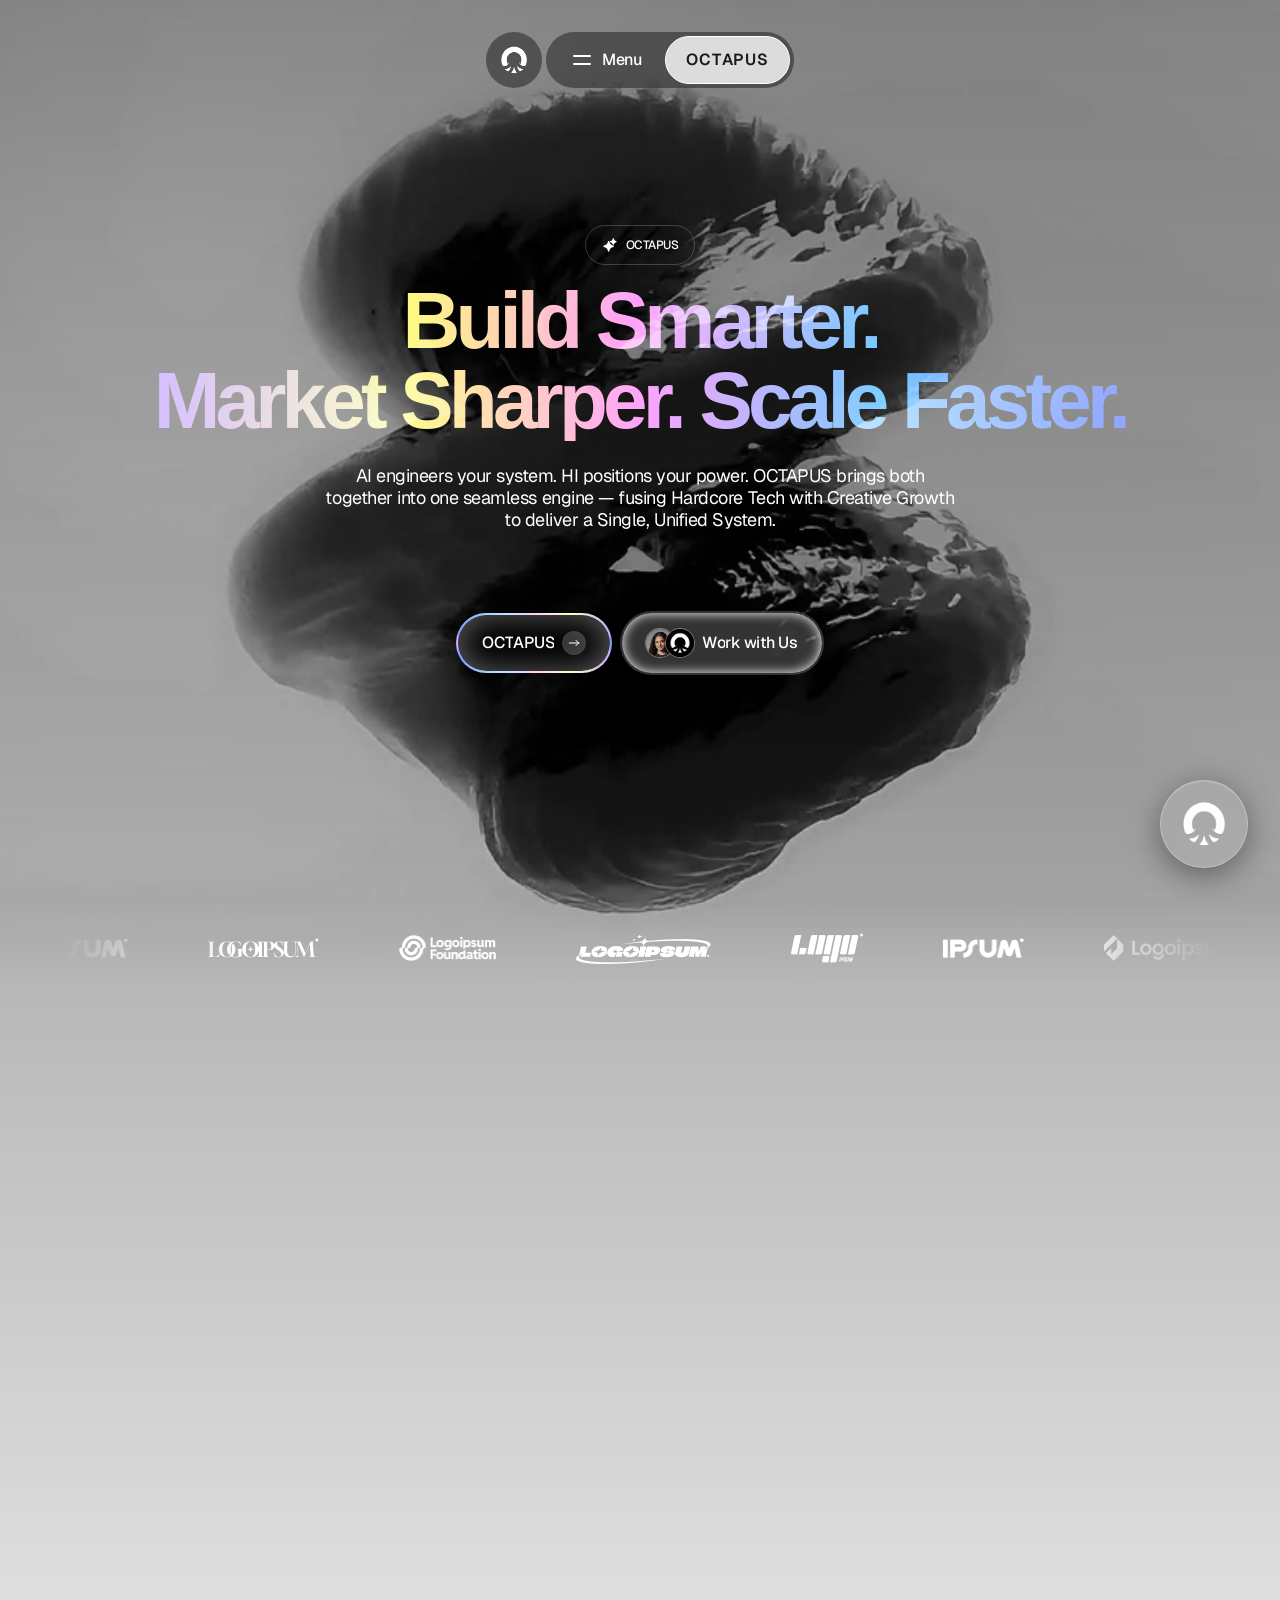
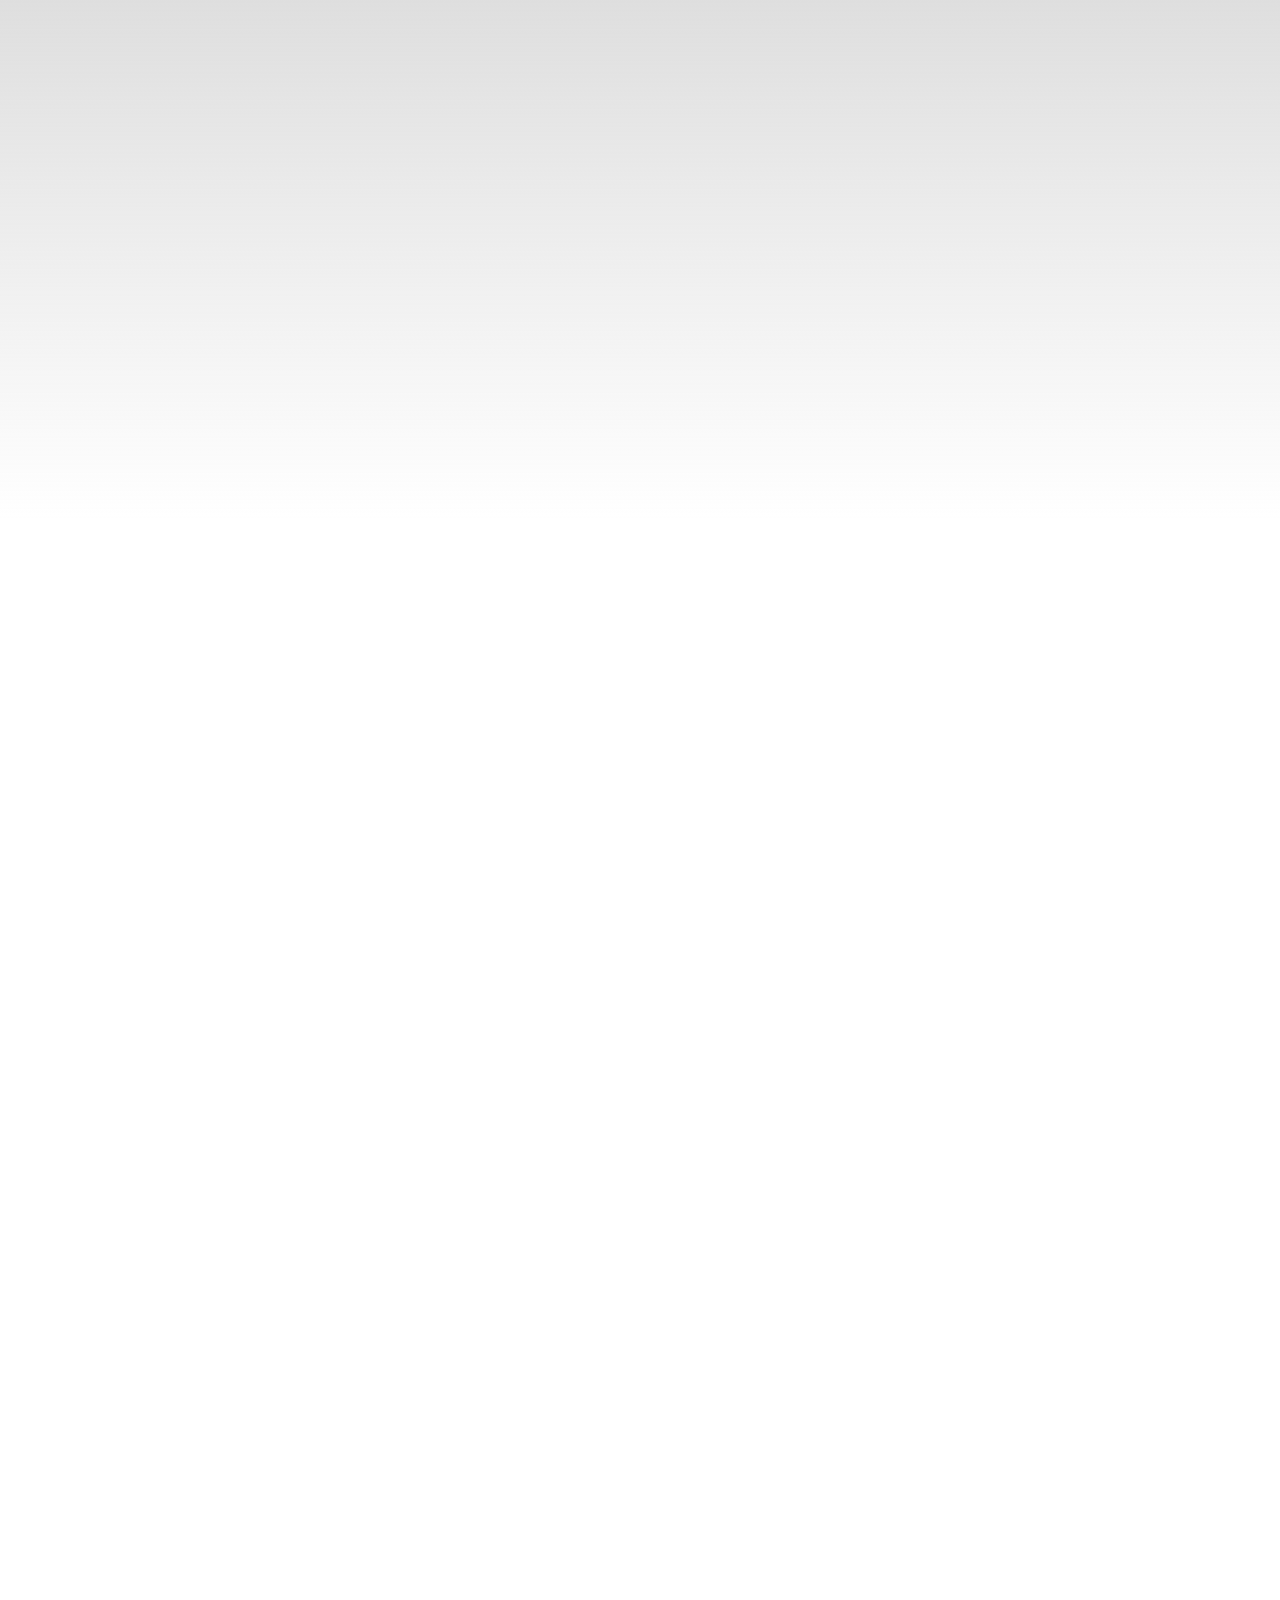
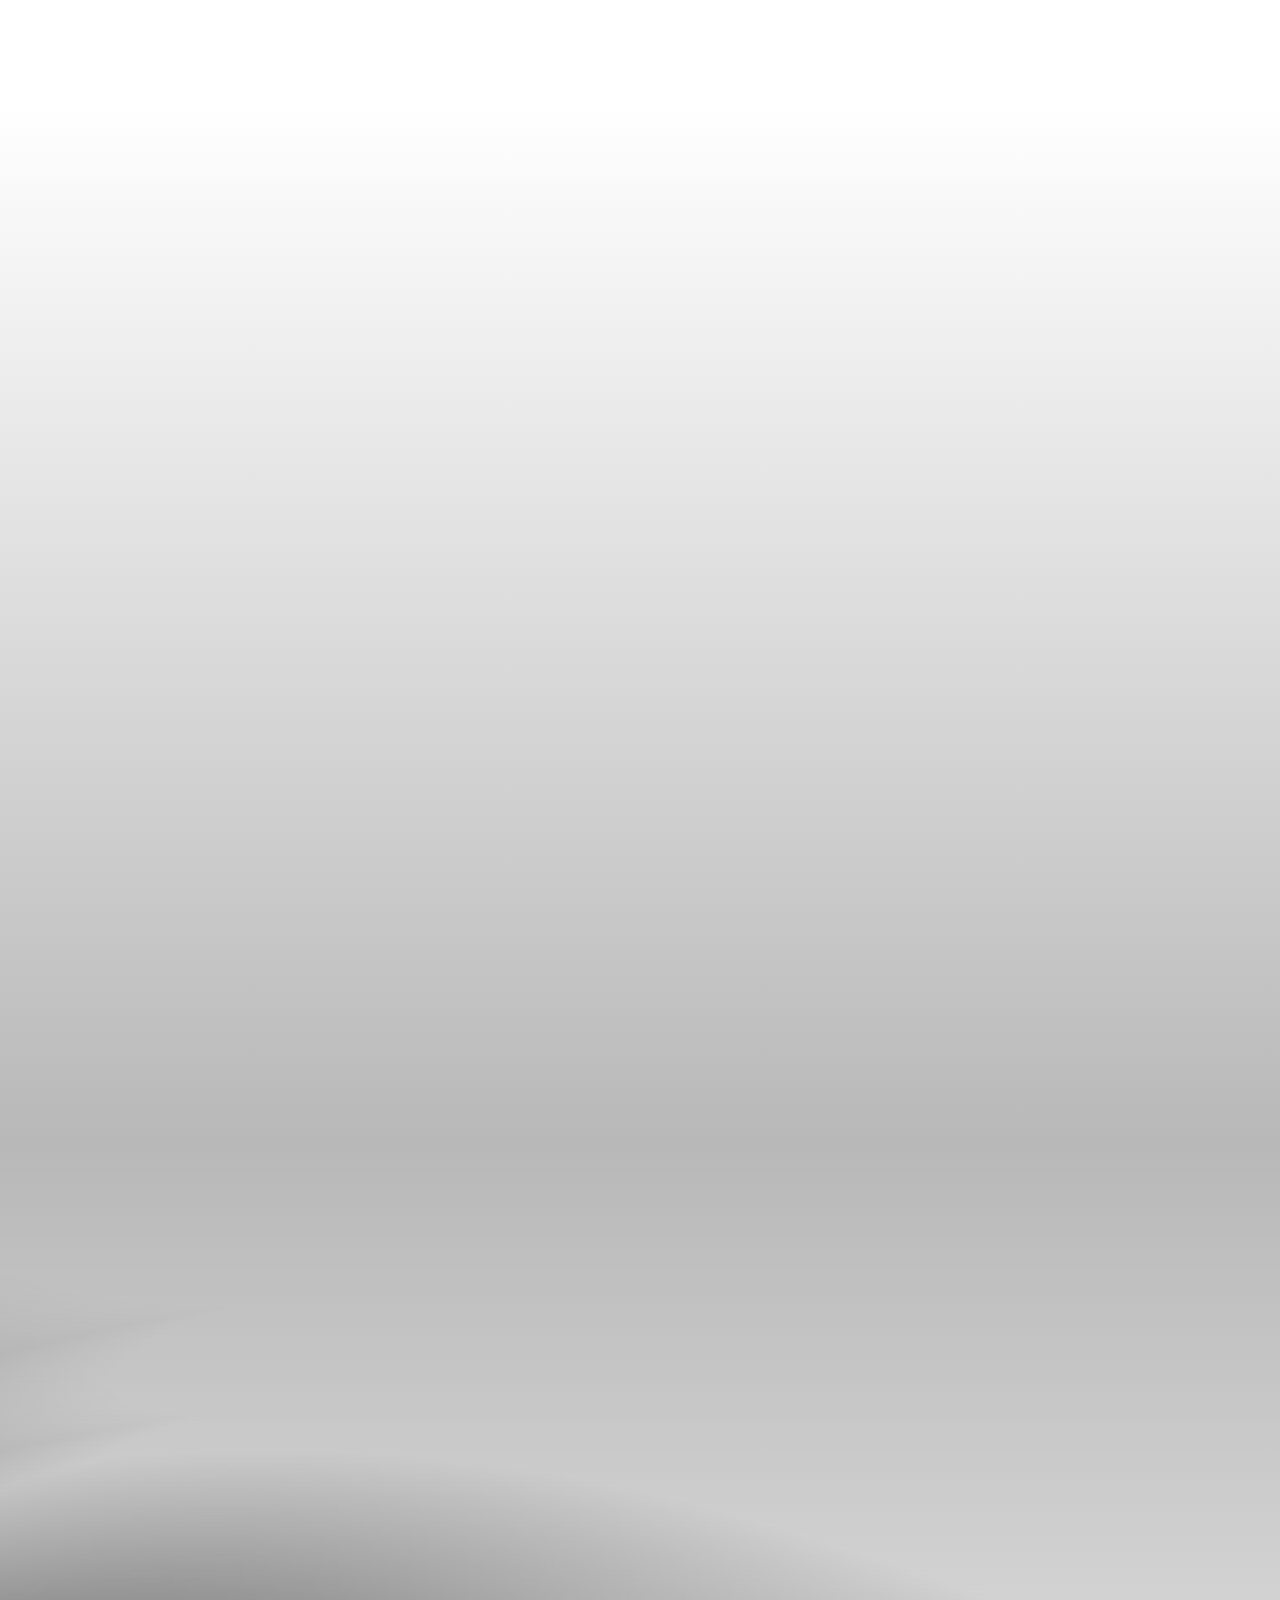
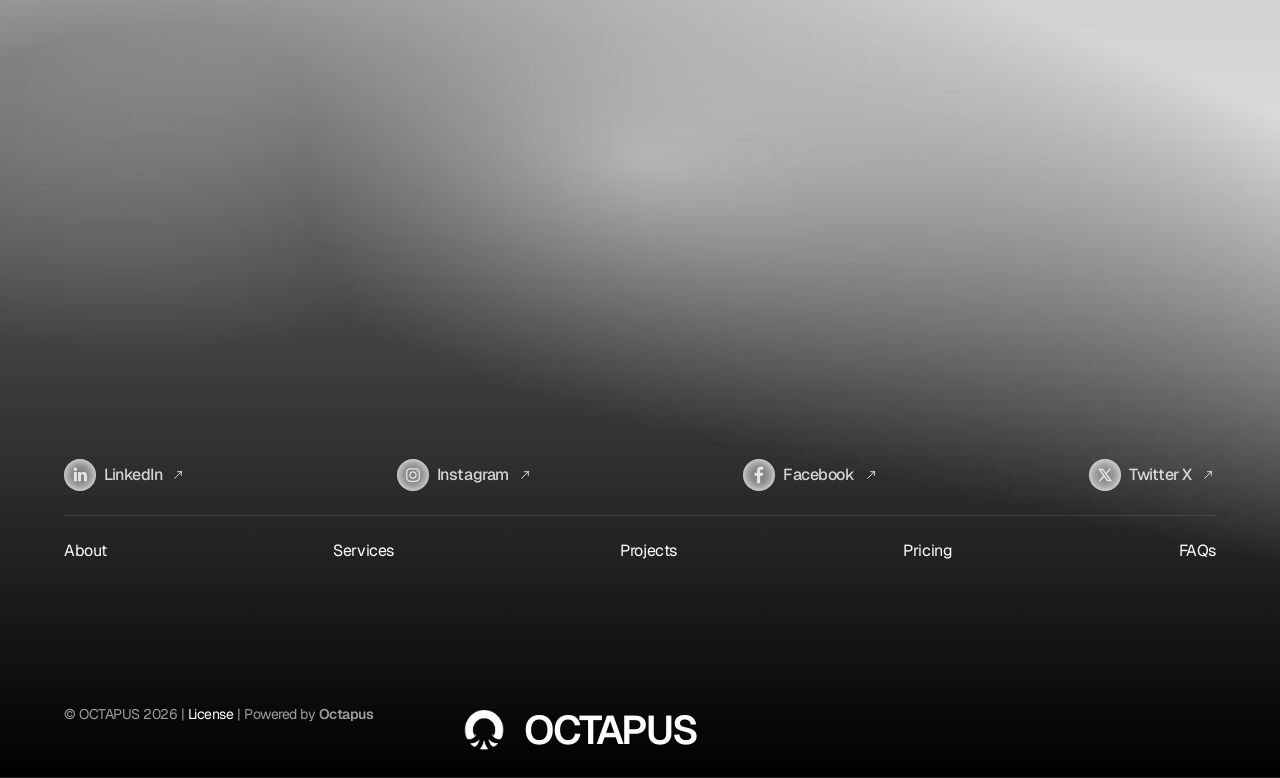
==== index.html @ e6794771 "Initial commit" ====
﻿<!DOCTYPE html>
<!-- This site was created in Webflow. https://webflow.com --><!-- Last Published: Wed Apr 22 2026 08:54:07 GMT+0000 (Coordinated Universal Time) -->
<html data-wf-domain="octapos.webflow.io" data-wf-page="69e88969e2cc403eabe02c42"
  data-wf-site="69e88968e2cc403eabe02bd9" data-wf-status="1">

<head>
  <meta charset="utf-8" />
  <title>OCTAPUS - Webflow HTML website template</title>
  <meta
    content="OCTAPUSs is a modern Webflow template designed for startups to build beautiful websites, manage workflows, and grow their business."
    name="description" />
  <meta content="OCTAPUS - Webflow HTML website template" property="og:title" />
  <meta
    content="OCTAPUSs is a modern Webflow template designed for startups to build beautiful websites, manage workflows, and grow their business."
    property="og:description" />
  <meta content="images/69e88969e2cc403eabe02cdd_Open_Graph.png" property="og:image" />
  <meta content="OCTAPUS - Webflow HTML website template" property="twitter:title" />
  <meta
    content="OCTAPUSs is a modern Webflow template designed for startups to build beautiful websites, manage workflows, and grow their business."
    property="twitter:description" />
  <meta content="website" property="og:type" />
  <meta content="summary_large_image" name="twitter:card" />
  <meta content="width=device-width, initial-scale=1" name="viewport" />
  <meta content="Webflow" name="generator" />
  <link href="css/webflow.css" rel="stylesheet" type="text/css" />
  <link href="https://fonts.googleapis.com/css2?family=Tajawal:wght@400;500;700&display=swap" rel="stylesheet" />
  <style>
    html.w-mod-js:not(.w-mod-ix3) :is(.button-text, .icon-button, .process-line, .about-text, .preload-logo, .preload-text) {
      visibility: hidden !important;
    }
  </style>
  <script
    type="text/javascript">!function (o, c) { var n = c.documentElement, t = " w-mod-"; n.className += t + "js", ("ontouchstart" in o || o.DocumentTouch && c instanceof DocumentTouch) && (n.className += t + "touch") }(window, document);</script>
  <link href="images/69e88969e2cc403eabe02c5c_Favicon.png" rel="shortcut icon" type="image/x-icon" />
  <link href="images/69e88969e2cc403eabe02c5d_Webclip.png" rel="apple-touch-icon" />
  <style>
    .w-webflow-badge {
      position: fixed !important;
      display: None !important;
      visibility: hidden !important;
    }
  </style>
</head>

<body>
  <div class="page-wrapper">
    <div class="global-styles w-embed">
      <style>
        /* Make mask on both sides */
        .mask-wrapper {
          -webkit-mask-image: linear-gradient(to right, transparent 0%, black 15%, black 85%, transparent 100%);
          mask-image: linear-gradient(to right, transparent 0%, black 15%, black 85%, transparent 100%);
        }

        /* Make text look crisper and more legible in all browsers */
        body {
          -webkit-font-smoothing: antialiased;
          -moz-osx-font-smoothing: grayscale;
          font-smoothing: antialiased;
          text-rendering: optimizeLegibility;
        }

        /* Focus state style for keyboard navigation for the focusable elements */
        *[tabindex]:focus-visible,
        input[type="file"]:focus-visible {
          outline: 0.125rem solid #4d65ff;
          outline-offset: 0.125rem;
        }

        /* Set color style to inherit */
        .inherit-color * {
          color: inherit;
        }

        /* Get rid of top margin on first element in any rich text element */
        .w-richtext> :not(div):first-child,
        .w-richtext>div:first-child> :first-child {
          margin-top: 0 !important;
        }

        /* Get rid of bottom margin on last element in any rich text element */
        .w-richtext>:last-child,
        .w-richtext ol li:last-child,
        .w-richtext ul li:last-child {
          margin-bottom: 0 !important;
        }


        /* Make sure containers never lose their center alignment */
        .container-medium,
        .container-small,
        .container-large {
          margin-right: auto !important;
          margin-left: auto !important;
        }

        /* 
Make the following elements inherit typography styles from the parent and not have hardcoded values. 
Important: You will not be able to style for example "All Links" in Designer with this CSS applied.
Uncomment this CSS to use it in the project. Leave this message for future hand-off.
*/
        /*
a,
.w-input,
.w-select,
.w-tab-link,
.w-nav-link,
.w-dropdown-btn,
.w-dropdown-toggle,
.w-dropdown-link {
  color: inherit;
  text-decoration: inherit;
  font-size: inherit;
}
*/

        /* Apply "..." after 3 lines of text */
        .text-style-3lines {
          display: -webkit-box;
          overflow: hidden;
          -webkit-line-clamp: 3;
          -webkit-box-orient: vertical;
        }

        /* Apply "..." after 2 lines of text */
        .text-style-2lines {
          display: -webkit-box;
          overflow: hidden;
          -webkit-line-clamp: 2;
          -webkit-box-orient: vertical;
        }

        /* These classes are never overwritten */
        .hide {
          display: none !important;
        }

        @media screen and (max-width: 991px) {

          .hide,
          .hide-tablet {
            display: none !important;
          }
        }

        @media screen and (max-width: 767px) {
          .hide-mobile-landscape {
            display: none !important;
          }
        }

        @media screen and (max-width: 479px) {
          .hide-mobile {
            display: none !important;
          }
        }

        .margin-0 {
          margin: 0rem !important;
        }

        .padding-0 {
          padding: 0rem !important;
        }

        .spacing-clean {
          padding: 0rem !important;
          margin: 0rem !important;
        }

        .margin-top {
          margin-right: 0rem !important;
          margin-bottom: 0rem !important;
          margin-left: 0rem !important;
        }

        .padding-top {
          padding-right: 0rem !important;
          padding-bottom: 0rem !important;
          padding-left: 0rem !important;
        }

        .margin-right {
          margin-top: 0rem !important;
          margin-bottom: 0rem !important;
          margin-left: 0rem !important;
        }

        .padding-right {
          padding-top: 0rem !important;
          padding-bottom: 0rem !important;
          padding-left: 0rem !important;
        }

        .margin-bottom {
          margin-top: 0rem !important;
          margin-right: 0rem !important;
          margin-left: 0rem !important;
        }

        .padding-bottom {
          padding-top: 0rem !important;
          padding-right: 0rem !important;
          padding-left: 0rem !important;
        }

        .margin-left {
          margin-top: 0rem !important;
          margin-right: 0rem !important;
          margin-bottom: 0rem !important;
        }

        .padding-left {
          padding-top: 0rem !important;
          padding-right: 0rem !important;
          padding-bottom: 0rem !important;
        }

        .margin-horizontal {
          margin-top: 0rem !important;
          margin-bottom: 0rem !important;
        }

        .padding-horizontal {
          padding-top: 0rem !important;
          padding-bottom: 0rem !important;
        }

        .margin-vertical {
          margin-right: 0rem !important;
          margin-left: 0rem !important;
        }

        .padding-vertical {
          padding-right: 0rem !important;
          padding-left: 0rem !important;
        }
      </style>
    </div>
    <div class="main-wrapper">
      <div class="preloader" style="opacity:1">
        <div class="preload-logo-wrap"><img alt="Logo Icon" class="preload-logo" loading="lazy"
            src="images/octapus-logo.png" />
          <div class="preload-text">OCTAPUS</div>
        </div>
      </div>
      <div class="navbar-wraper">
        <div class="navbar-bg-blur"></div>
        <div class="navbar w-nav" data-animation="default" data-collapse="all" data-duration="0" data-easing="ease"
          data-easing2="ease" role="banner">
          <div class="navbar-container"><a aria-current="page" class="navbar-brand-link w-nav-brand w--current" href="/"
              style="display:flex;align-items:center;gap:0.4rem;aspect-ratio:unset;width:auto;padding:0 0.75rem;"><img
                alt="Logo Icon" class="navbar-brand-logo" loading="lazy" src="images/octapus-logo.png"
                style="mix-blend-mode:screen;width:2rem;height:2rem;object-fit:contain;flex-shrink:0;" /></a>
            <div class="navbar-actions">
              <div class="nav_menu-button w-nav-button">
                <div class="nav_menu-button-layout">
                  <div class="menu-icon_component">
                    <div class="menu-icon_line-top"></div>
                    <div class="menu-icon_line-bottom"></div>
                  </div>
                  <div>Menu</div>
                </div>
              </div><a class="button w-variant-d6f4d07e-f571-00de-5ad3-41cfcf2e46d1 w-inline-block"
                data-wf--button--variant="nav-button" href="#contact">
                <div class="button-inner w-variant-d6f4d07e-f571-00de-5ad3-41cfcf2e46d1">
                  <div class="button-contact-avt"><img alt="avatar" class="button-contact-avt-img" loading="lazy"
                      src="images/69e88969e2cc403eabe02cc1_contact-avt.png" /><img alt="avatar"
                      class="button-contact-avt-img" loading="lazy"
                      src="images/69e88969e2cc403eabe02c71_contact-avt-1.png" /></div>
                  <div class="button-text-wrap">
                    <div class="button-text w-variant-d6f4d07e-f571-00de-5ad3-41cfcf2e46d1"
                      style="font-weight:700;letter-spacing:0.05em;">OCTAPUS</div>
                  </div>
                </div>
                <div class="button-innershadow w-variant-d6f4d07e-f571-00de-5ad3-41cfcf2e46d1"></div>
              </a>
            </div>
            <nav class="nav-menu w-nav-menu" role="navigation">
              <div class="nav-menu-link-wrap"><a class="nav-link w-nav-link" href="#about-section">About</a><a
                  class="nav-link w-nav-link" href="#values-section">Values</a><a class="nav-link w-nav-link"
                  href="#service-section">Services</a><a class="nav-link w-nav-link"
                  href="#process-section">Process</a><a class="nav-link w-nav-link"
                  href="#project-section">Projects</a><a class="nav-link w-nav-link"
                  href="#integrations-section">Integrations</a><a class="nav-link w-nav-link"
                  href="#testimonials-section">Testimonials</a><a class="nav-link w-nav-link"
                  href="#pricing-section">Pricing</a><a class="nav-link w-nav-link" href="#team-section">Team</a><a
                  class="nav-link w-nav-link" href="#FAQ-section">FAQs</a></div>
            </nav>
          </div>
        </div>
      </div>
      <section class="section hero">
        <div class="hero-section-wrap">
          <div class="padding-global">
            <div class="container-base hero">
              <div class="hero-layout">
                <div class="hero-content">
                  <div class="hero-heading-wrap">
                    <div class="hero-eye-brow">
                      <div class="capabilities-check-icon w-embed"><svg aria-hidden="true" fill="none" height="100%"
                          preserveaspectratio="xMidYMid meet" role="img" viewbox="0 0 16 16" width="100%"
                          xmlns="http://www.w3.org/2000/svg">
                          <g clip-path="url(#clip0_6295_123)">
                            <path
                              d="M11.9757 1.82204C12.0797 2.19737 12.1837 2.48871 12.2984 2.72404C12.5264 3.19737 12.8037 3.47404 13.2784 3.70204C13.5137 3.81537 13.805 3.91937 14.1797 4.02471C14.833 4.20871 14.8264 5.13671 14.171 5.31137C13.8646 5.39248 13.5657 5.49976 13.2777 5.63204C12.8044 5.86004 12.5264 6.13671 12.3024 6.60071C12.1676 6.89083 12.0591 7.19249 11.9784 7.50204C11.8064 8.16071 10.873 8.16871 10.6904 7.51204C10.5864 7.13537 10.4824 6.84404 10.3677 6.60937C10.1397 6.13604 9.86237 5.86004 9.3957 5.63604C9.10107 5.49834 8.79446 5.38788 8.4797 5.30604C8.46604 5.30266 8.45266 5.2982 8.4397 5.29271L8.41037 5.28137L8.38037 5.26804L8.3477 5.25137L8.32437 5.23804C8.31301 5.23217 8.30209 5.22548 8.2917 5.21804L8.27037 5.20271L8.2417 5.18004L8.2197 5.16137L8.1957 5.13804L8.17303 5.11471L8.15437 5.09271L8.13103 5.06404L8.11637 5.04271C8.10847 5.03235 8.10134 5.02144 8.09503 5.01004L8.0817 4.98671L8.06503 4.95337L8.0517 4.92404L8.04037 4.89537C8.03487 4.88241 8.03042 4.86904 8.02703 4.85537L8.02037 4.83271C8.01375 4.81143 8.00928 4.78954 8.00703 4.76737L8.00303 4.72404L7.9997 4.70071V4.66737C7.99835 4.64847 7.99902 4.62947 8.0017 4.61071C8.00264 4.58981 8.00554 4.56906 8.01037 4.54871C8.01326 4.52532 8.01862 4.5023 8.02637 4.48004C8.02975 4.46638 8.03421 4.453 8.0397 4.44004L8.05103 4.41071L8.06437 4.38071L8.08103 4.34804L8.09437 4.32471C8.10024 4.31335 8.10693 4.30244 8.11437 4.29204L8.1297 4.27071L8.15237 4.24204L8.17103 4.22004L8.19437 4.19604L8.2177 4.17337C8.22437 4.16671 8.2317 4.16048 8.2397 4.15471L8.26837 4.13137L8.2897 4.11671C8.30005 4.10881 8.31097 4.10168 8.32237 4.09537L8.3457 4.08204L8.37903 4.06537L8.40837 4.05204L8.43703 4.04071C8.44999 4.03521 8.46337 4.03076 8.47703 4.02737L8.49503 4.02204C8.8012 3.94111 9.09985 3.83405 9.3877 3.70204C9.86103 3.47404 10.139 3.19737 10.3677 2.72471C10.481 2.48871 10.5857 2.19671 10.6897 1.82137C10.871 1.17071 11.7944 1.17071 11.975 1.82137"
                              fill="currentColor"></path>
                            <path
                              d="M7.30967 4.49138C7.40701 4.84738 7.51879 5.19716 7.64501 5.54071C8.21567 7.06071 8.94167 7.78271 10.465 8.35404C10.7797 8.47182 11.1288 8.58427 11.5123 8.69138C12.163 8.87271 12.1617 9.79538 11.511 9.97604C11.1563 10.0743 10.8079 10.1863 10.4657 10.312C8.94034 10.884 8.21501 11.6054 7.64634 13.1227C7.51886 13.4685 7.40653 13.8198 7.30967 14.1754C7.13101 14.8307 6.20167 14.8307 6.02301 14.1754C5.9265 13.8209 5.81462 13.4708 5.68767 13.126C5.11701 11.6054 4.39167 10.884 2.87034 10.3134C2.52105 10.1846 2.16652 10.0705 1.80767 9.97138C1.7954 9.96824 1.78337 9.96423 1.77167 9.95938L1.74234 9.94804L1.71367 9.93471C1.70255 9.93034 1.69184 9.92499 1.68167 9.91871L1.65767 9.90538C1.64655 9.89948 1.63586 9.89279 1.62567 9.88538L1.60434 9.86938L1.57501 9.84671L1.55301 9.82738L1.52834 9.80471L1.50567 9.78004L1.48567 9.75804L1.46367 9.72871L1.44834 9.70738C1.44093 9.6972 1.43424 9.6865 1.42834 9.67538L1.41434 9.65138C1.40806 9.64121 1.40271 9.6305 1.39834 9.61938L1.38501 9.59071L1.37367 9.56138C1.36882 9.54968 1.36481 9.53765 1.36167 9.52538C1.35858 9.51696 1.35635 9.50825 1.35501 9.49938C1.35091 9.48652 1.34779 9.47337 1.34567 9.46004L1.34101 9.43338L1.33634 9.39604L1.33434 9.36671L1.33301 9.33338V9.30004C1.33301 9.28982 1.3339 9.28004 1.33567 9.27071C1.33612 9.25738 1.33767 9.24471 1.34034 9.23271L1.34501 9.20604C1.34713 9.18883 1.35092 9.17186 1.35634 9.15538L1.36101 9.14138C1.36415 9.12911 1.36816 9.11708 1.37301 9.10538L1.38434 9.07604L1.39767 9.04738C1.40204 9.03625 1.4074 9.02555 1.41367 9.01538L1.42701 8.99138C1.43291 8.98025 1.43959 8.96956 1.44701 8.95938L1.46301 8.93804L1.48567 8.90871L1.50501 8.88671L1.52767 8.86204L1.55234 8.83938L1.57434 8.81938L1.60367 8.79738L1.62501 8.78204C1.63519 8.77463 1.64588 8.76795 1.65701 8.76204L1.68101 8.74804C1.69118 8.74177 1.70188 8.73641 1.71301 8.73204L1.74167 8.71871L1.77101 8.70738C1.78271 8.70253 1.79474 8.69852 1.80701 8.69538L1.82101 8.69071C2.17392 8.59311 2.52266 8.48102 2.86634 8.35471C4.39101 7.78271 5.11634 7.06138 5.68567 5.54404C5.81316 5.19822 5.92549 4.847 6.02234 4.49138C6.20101 3.83604 7.13034 3.83604 7.30901 4.49138"
                              fill="currentColor"></path>
                          </g>
                          <defs>
                            <clippath id="clip0_6295_123">
                              <rect fill="currentColor" height="16" width="16"></rect>
                            </clippath>
                          </defs>
                        </svg></div>
                      <div>OCTAPUS</div>
                    </div>
                    <h1 class="hero-heading">Build Smarter.<br />Market Sharper. Scale Faster.</h1>
                  </div>
                  <p class="subheading-text hero">AI engineers your system. HI positions your power. OCTAPUS brings both
                    together into one seamless engine — fusing Hardcore Tech with Creative Growth to deliver a Single,
                    Unified System.</p>
                </div>
                <div class="button-wrap"><a class="button w-inline-block" data-wf--button--variant="base"
                    href="#contact">
                    <div class="button-inner">
                      <div class="button-contact-avt"><img alt="avatar" class="button-contact-avt-img" loading="lazy"
                          src="images/69e88969e2cc403eabe02cc1_contact-avt.png" /><img alt="avatar"
                          class="button-contact-avt-img" loading="lazy"
                          src="images/69e88969e2cc403eabe02c71_contact-avt-1.png" /></div>
                      <div class="button-text-wrap">
                        <div class="button-text">OCTAPUS</div>
                      </div>
                      <div class="button-icon">
                        <div class="icon-button w-embed"><svg aria-hidden="true" fill="none" height="100%"
                            preserveaspectratio="xMidYMid meet" role="img" viewbox="0 0 16 16" width="100%"
                            xmlns="http://www.w3.org/2000/svg">
                            <g clip-path="url(#clip0_6234_2207)">
                              <path d="M3.33301 8H12.6663" stroke="currentColor" stroke-linecap="round"
                                stroke-linejoin="round"></path>
                              <path d="M10 10.6667L12.6667 8" stroke="currentColor" stroke-linecap="round"
                                stroke-linejoin="round"></path>
                              <path d="M10 5.33333L12.6667 8" stroke="currentColor" stroke-linecap="round"
                                stroke-linejoin="round"></path>
                            </g>
                            <defs>
                              <clippath id="clip0_6234_2207">
                                <rect fill="currentColor" height="16" width="16"></rect>
                              </clippath>
                            </defs>
                          </svg></div>
                      </div>
                    </div>
                    <div class="button-innershadow"></div>
                  </a><a class="button w-variant-9943b888-52fe-aefa-9593-d1e9001eb671 w-inline-block"
                    data-wf--button--variant="contact-button" href="#CTA-Form">
                    <div class="button-inner w-variant-9943b888-52fe-aefa-9593-d1e9001eb671">
                      <div class="button-contact-avt w-variant-9943b888-52fe-aefa-9593-d1e9001eb671"><img alt="avatar"
                          class="button-contact-avt-img" loading="lazy"
                          src="images/69e88969e2cc403eabe02cc1_contact-avt.png" /><img alt="avatar"
                          class="button-contact-avt-img" loading="lazy"
                          src="images/69e88969e2cc403eabe02c71_contact-avt-1.png" /></div>
                      <div class="button-text-wrap">
                        <div class="button-text">Work with Us</div>
                      </div>
                    </div>
                    <div class="button-innershadow w-variant-9943b888-52fe-aefa-9593-d1e9001eb671"></div>
                  </a></div>
              </div>
            </div>
          </div>
          <div class="hero-bg">
            <div class="hero-bg-video-gradient-top"></div>
            <div class="hero-bg-video-gradient-bottom"></div>
            <div class="hero-bg-overlay"></div>
            <div class="hero-bg-video w-background-video w-background-video-atom" data-autoplay="true" data-loop="true"
              data-poster-url="images/69abbb96278770785e4b2dc1_69b2815e8cd44081a7e9719d_Hero_Video_2_poster.0000000.jpg"
              data-video-urls="videos/69e88969e2cc403eabe02cdc_Hero_Video_2_mp4.mp4,videos/69e88969e2cc403eabe02cdc_Hero_Video_2_webm.webm"
              data-wf-ignore="true"><video autoplay="" data-object-fit="cover" data-wf-ignore="true"
                id="f569051d-4691-7db2-17e9-581087d0d9f0-video" loop="" muted="" playsinline=""
                style='background-image:url("images/69abbb96278770785e4b2dc1_69b2815e8cd44081a7e9719d_Hero_Video_2_poster.0000000.jpg")'>
                <source data-wf-ignore="true" src="videos/69e88969e2cc403eabe02cdc_Hero_Video_2_mp4.mp4" />
                <source data-wf-ignore="true" src="videos/69e88969e2cc403eabe02cdc_Hero_Video_2_webm.webm" />
              </video></div>
          </div>
        </div>
        <div class="logo-marquee-section">
          <div class="padding-global">
            <div class="container-base">
              <div class="mask-wrapper">
                <div class="logo-marquee">
                  <div class="logo-marquee-list"><img alt="logo" class="logo-marquee-item" loading="lazy"
                      src="images/69e88969e2cc403eabe02c65_logo.png" /><img alt="logo" class="logo-marquee-item"
                      loading="lazy" src="images/69e88969e2cc403eabe02c66_logo-1.png" /><img alt="logo"
                      class="logo-marquee-item" loading="lazy" src="images/69e88969e2cc403eabe02c67_logo-2.png" /><img
                      alt="logo" class="logo-marquee-item" loading="lazy"
                      src="images/69e88969e2cc403eabe02c68_logo-3.png" /><img alt="logo" class="logo-marquee-item"
                      loading="lazy" src="images/69e88969e2cc403eabe02c67_logo-2.png" /><img alt="logo"
                      class="logo-marquee-item" loading="lazy" src="images/69e88969e2cc403eabe02c69_logo-5.png" /><img
                      alt="logo" class="logo-marquee-item" loading="lazy"
                      src="images/69e88969e2cc403eabe02c6a_logo-6.png" /></div>
                  <div class="logo-marquee-list"><img alt="logo" class="logo-marquee-item" loading="lazy"
                      src="images/69e88969e2cc403eabe02c65_logo.png" /><img alt="logo" class="logo-marquee-item"
                      loading="lazy" src="images/69e88969e2cc403eabe02c66_logo-1.png" /><img alt="logo"
                      class="logo-marquee-item" loading="lazy" src="images/69e88969e2cc403eabe02c67_logo-2.png" /><img
                      alt="logo" class="logo-marquee-item" loading="lazy"
                      src="images/69e88969e2cc403eabe02c68_logo-3.png" /><img alt="logo" class="logo-marquee-item"
                      loading="lazy" src="images/69e88969e2cc403eabe02c67_logo-2.png" /><img alt="logo"
                      class="logo-marquee-item" loading="lazy" src="images/69e88969e2cc403eabe02c69_logo-5.png" /><img
                      alt="logo" class="logo-marquee-item" loading="lazy"
                      src="images/69e88969e2cc403eabe02c6a_logo-6.png" /></div>
                </div>
              </div>
            </div>
          </div>
        </div>
      </section>
      <section class="section about" id="about-section">
        <div class="padding-global">
          <div class="container-base">
            <div class="about-layout">
              <div class="about-top" data-w-id="0afe19ee-f4c2-50ad-d3ca-62a5d21eab12"
                style="filter:blur(5px);opacity:0;-webkit-transform:translate3d(0, 2rem, 0) scale3d(1, 1, 1) rotateX(0) rotateY(0) rotateZ(0) skew(0, 0);-moz-transform:translate3d(0, 2rem, 0) scale3d(1, 1, 1) rotateX(0) rotateY(0) rotateZ(0) skew(0, 0);-ms-transform:translate3d(0, 2rem, 0) scale3d(1, 1, 1) rotateX(0) rotateY(0) rotateZ(0) skew(0, 0);transform:translate3d(0, 2rem, 0) scale3d(1, 1, 1) rotateX(0) rotateY(0) rotateZ(0) skew(0, 0)">
                <div class="eye-brow">
                  <div class="eye-brow-number">001</div>
                  <div class="eye-brow-text-wrap">
                    <div class="eye-brow-dot"></div>
                    <div class="eye-brow-text">who we are</div>
                  </div>
                </div>
                <div class="about-text">We modernize business systems through Actualism — fusing custom-trained AI with
                  creative strategy, so technology handles the complexity and you handle the growth.</div>
              </div>
              <div class="about-bottom" data-w-id="449c9d11-5dca-1152-011d-b93391063a31"
                style="filter:blur(5px);opacity:0;-webkit-transform:translate3d(0, 2rem, 0) scale3d(1, 1, 1) rotateX(0) rotateY(0) rotateZ(0) skew(0, 0);-moz-transform:translate3d(0, 2rem, 0) scale3d(1, 1, 1) rotateX(0) rotateY(0) rotateZ(0) skew(0, 0);-ms-transform:translate3d(0, 2rem, 0) scale3d(1, 1, 1) rotateX(0) rotateY(0) rotateZ(0) skew(0, 0);transform:translate3d(0, 2rem, 0) scale3d(1, 1, 1) rotateX(0) rotateY(0) rotateZ(0) skew(0, 0)">
                <div class="about-video-wrap">
                  <div class="about-video"><a class="lightbox-link w-inline-block w-lightbox" href="#">
                      <div class="about-video-play">
                        <div class="about-video-play-icon w-embed"><svg aria-hidden="true" fill="none" height="100%"
                            preserveaspectratio="xMidYMid meet" role="img" viewbox="0 0 24 24" width="100%"
                            xmlns="http://www.w3.org/2000/svg">
                            <g clip-path="url(#clip0_6234_3199)">
                              <path
                                d="M6 3.99979V19.9998C5.99995 20.1777 6.04737 20.3524 6.13738 20.5059C6.22739 20.6594 6.35672 20.7861 6.51202 20.8729C6.66733 20.9598 6.84299 21.0036 7.02088 20.9999C7.19878 20.9961 7.37245 20.945 7.524 20.8518L20.524 12.8518C20.6696 12.7623 20.7898 12.637 20.8733 12.4879C20.9567 12.3387 21.0005 12.1707 21.0005 11.9998C21.0005 11.8289 20.9567 11.6609 20.8733 11.5117C20.7898 11.3626 20.6696 11.2373 20.524 11.1478L7.524 3.14779C7.37245 3.05456 7.19878 3.00345 7.02088 2.99973C6.84299 2.99601 6.66733 3.03983 6.51202 3.12665C6.35672 3.21348 6.22739 3.34017 6.13738 3.49366C6.04737 3.64714 5.99995 3.82186 6 3.99979Z"
                                fill="currentColor"></path>
                            </g>
                            <defs>
                              <clippath id="clip0_6234_3199">
                                <rect fill="currentColor" height="24" width="24"></rect>
                              </clippath>
                            </defs>
                          </svg></div>
                      </div>
                      <script class="w-json" type="application/json">{
  "items": [
    {
      "url": "https://www.youtube.com/watch?v=OxoOCp24Ojk",
      "originalUrl": "https://www.youtube.com/watch?v=OxoOCp24Ojk",
      "width": 940,
      "height": 528,
      "thumbnailUrl": "https://i.ytimg.com/vi/OxoOCp24Ojk/hqdefault.jpg",
      "html": "<iframe class=\"embedly-embed\" src=\"//cdn.embedly.com/widgets/media.html?src=https%3A%2F%2Fwww.youtube.com%2Fembed%2FOxoOCp24Ojk%3Ffeature%3Doembed&display_name=YouTube&url=https%3A%2F%2Fwww.youtube.com%2Fwatch%3Fv%3DOxoOCp24Ojk&image=https%3A%2F%2Fi.ytimg.com%2Fvi%2FOxoOCp24Ojk%2Fhqdefault.jpg&type=text%2Fhtml&schema=youtube\" width=\"940\" height=\"528\" scrolling=\"no\" title=\"YouTube embed\" frameborder=\"0\" allow=\"autoplay; fullscreen; encrypted-media; picture-in-picture;\" allowfullscreen=\"true\"></iframe>",
      "type": "video"
    }
  ],
  "group": ""
}</script>
                    </a></div>
                  <div class="about-video-fiiter"></div>
                </div>
                <div class="statics-marquee">
                  <div class="statics-marquee-list">
                    <div class="statics-item">
                      <div class="statics-item-number">500+</div>
                      <div class="statics-item-name">saved hours</div>
                    </div>
                    <div class="statics-item">
                      <div class="statics-item-number">80%</div>
                      <div class="statics-item-name">productivity boost</div>
                    </div>
                    <div class="statics-item">
                      <div class="statics-item-number">5x</div>
                      <div class="statics-item-name">faster response</div>
                    </div>
                  </div>
                  <div class="statics-marquee-list">
                    <div class="statics-item">
                      <div class="statics-item-number">500+</div>
                      <div class="statics-item-name">saved hours</div>
                    </div>
                    <div class="statics-item">
                      <div class="statics-item-number">80%</div>
                      <div class="statics-item-name">productivity boost</div>
                    </div>
                    <div class="statics-item">
                      <div class="statics-item-number">5x</div>
                      <div class="statics-item-name">faster response</div>
                    </div>
                  </div>
                </div>
              </div>
            </div>
          </div>
        </div>
      </section>
      <section class="section value" id="values-section">
        <div class="padding-global">
          <div class="container-medium">
            <div class="value-layout">
              <div class="heading-layout" data-w-id="95a668dd-af96-eced-7a2e-863d6f32761d"
                style="filter:blur(5px);opacity:0;-webkit-transform:translate3d(0, 2rem, 0) scale3d(1, 1, 1) rotateX(0) rotateY(0) rotateZ(0) skew(0, 0);-moz-transform:translate3d(0, 2rem, 0) scale3d(1, 1, 1) rotateX(0) rotateY(0) rotateZ(0) skew(0, 0);-ms-transform:translate3d(0, 2rem, 0) scale3d(1, 1, 1) rotateX(0) rotateY(0) rotateZ(0) skew(0, 0);transform:translate3d(0, 2rem, 0) scale3d(1, 1, 1) rotateX(0) rotateY(0) rotateZ(0) skew(0, 0)">
                <div class="eye-brow">
                  <div class="eye-brow-number">002</div>
                  <div class="eye-brow-text-wrap">
                    <div class="eye-brow-dot"></div>
                    <div class="eye-brow-text">values</div>
                  </div>
                </div>
                <div class="heading-wrap">
                  <h2 class="heading-style-h2">Why OCTAPUS?</h2>
                  <p class="subheading-text">AI engineers your system. HI positions your power. OCTAPUS brings both
                    together into one seamless engine — fusing Hardcore Tech with Creative Growth to deliver a Single,
                    Unified System.</p>
                </div>
              </div>
              <div class="value-bottom" data-w-id="95a668dd-af96-eced-7a2e-863d6f327621"
                style="filter:blur(5px);opacity:0;-webkit-transform:translate3d(0, 2rem, 0) scale3d(1, 1, 1) rotateX(0) rotateY(0) rotateZ(0) skew(0, 0);-moz-transform:translate3d(0, 2rem, 0) scale3d(1, 1, 1) rotateX(0) rotateY(0) rotateZ(0) skew(0, 0);-ms-transform:translate3d(0, 2rem, 0) scale3d(1, 1, 1) rotateX(0) rotateY(0) rotateZ(0) skew(0, 0);transform:translate3d(0, 2rem, 0) scale3d(1, 1, 1) rotateX(0) rotateY(0) rotateZ(0) skew(0, 0);">
                <div class="value-card">
                  <div class="value-card-top">
                    <div class="value-icon-l2">
                      <div class="value-icon-l1">
                        <div class="value-icon-frame">
                          <div class="value-icon w-embed"><svg aria-hidden="true" fill="none" height="100%"
                              preserveaspectratio="xMidYMid meet" role="img" viewbox="0 0 64 64" width="100%"
                              xmlns="http://www.w3.org/2000/svg">
                              <path
                                d="M27.4055 44.0403C27.4179 43.7474 27.9032 43.631 28.0471 43.8865C28.7226 45.0857 29.875 46.8493 31.1826 47.6512C32.4902 48.4531 34.5846 48.6806 35.9597 48.739C36.2527 48.7514 36.369 49.2367 36.1136 49.3806C34.9144 50.0561 33.1508 51.2085 32.3489 52.5161C31.547 53.8237 31.3195 55.9181 31.2611 57.2932C31.2486 57.5862 30.7634 57.7025 30.6195 57.4471C29.944 56.2479 28.7916 54.4843 27.484 53.6823C26.1763 52.8804 24.0819 52.653 22.7068 52.5946C22.4139 52.5821 22.2975 52.0969 22.553 51.953C23.7522 51.2775 25.5158 50.1251 26.3177 48.8175C27.1196 47.5098 27.3471 45.4154 27.4055 44.0403Z"
                                fill="currentColor"></path>
                              <path
                                d="M49.3123 41.3734C49.2897 41.081 48.7781 40.9584 48.6255 41.2087C48.166 41.9621 47.5034 42.8713 46.767 43.3229C46.0305 43.7746 44.9197 43.9529 44.0399 44.0209C43.7475 44.0434 43.6249 44.555 43.8752 44.7077C44.6286 45.1671 45.5378 45.8297 45.9894 46.5662C46.4411 47.3027 46.6194 48.4135 46.6874 49.2933C46.7099 49.5856 47.2215 49.7083 47.3742 49.4579C47.8336 48.7046 48.4962 47.7954 49.2327 47.3437C49.9692 46.8921 51.08 46.7138 51.9598 46.6458C52.2521 46.6232 52.3748 46.1116 52.1245 45.959C51.3711 45.4995 50.4619 44.8369 50.0102 44.1005C49.5586 43.364 49.3803 42.2532 49.3123 41.3734Z"
                                fill="currentColor" opacity="0.5"></path>
                              <path
                                d="M39.2098 10.6714L38.5636 9.85521C36.0659 6.70035 34.817 5.12292 33.3641 5.35578C31.9112 5.58864 31.2165 7.47758 29.827 11.2555L29.4675 12.2329C29.0727 13.3064 28.8753 13.8432 28.4967 14.2372C28.118 14.6311 27.601 14.8377 26.5671 15.2509L25.6258 15.627L24.9648 15.8915C21.7661 17.1748 20.1543 17.9021 19.9485 19.3152C19.729 20.8226 21.2546 22.112 24.3058 24.691L25.0952 25.3582C25.9623 26.091 26.3958 26.4575 26.6443 26.9569C26.8928 27.4564 26.9282 28.0323 26.999 29.1842L27.0634 30.2328C27.3124 34.2863 27.4369 36.313 28.7541 37.0117C30.0714 37.7104 31.709 36.6184 34.9841 34.4344L34.9842 34.4344L35.8315 33.8694C36.7622 33.2488 37.2276 32.9384 37.7598 32.8531C38.2921 32.7678 38.8309 32.9172 39.9086 33.2159L40.8897 33.4879C44.6821 34.5392 46.5783 35.0648 47.6119 33.9893C48.6455 32.9138 48.132 30.9494 47.105 27.0207L46.8393 26.0043C46.5475 24.8878 46.4015 24.3296 46.4819 23.7774C46.5624 23.2253 46.86 22.7417 47.4553 21.7745L47.4553 21.7744L47.9972 20.8938C50.0921 17.4901 51.1395 15.7883 50.4611 14.4248C49.7826 13.0614 47.8276 12.9394 43.9177 12.6953L42.9061 12.6321C41.7951 12.5628 41.2395 12.5281 40.757 12.2721C40.2745 12.0162 39.9196 11.5679 39.2098 10.6714L39.2098 10.6714Z"
                                fill="currentColor"></path>
                              <path
                                d="M23.5594 35.5367C17.8599 38.3212 13.1175 42.7313 11.3285 48.0012C9.32171 35.4477 12.1054 27.3411 16.5676 22.3027C16.9521 23.0887 17.4518 23.7393 17.9006 24.2478C18.8336 25.305 20.1732 26.4366 21.5333 27.5856L22.512 28.4128C22.6976 28.5696 22.8419 28.6917 22.9646 28.7976C22.9771 28.9692 22.9895 29.1695 23.0054 29.4291L23.0849 30.7237C23.1918 32.4703 23.2962 34.1754 23.5594 35.5367Z"
                                fill="currentColor" opacity="0.5"></path>
                            </svg></div>
                        </div>
                      </div>
                    </div>
                    <div class="value-card-number">01</div>
                  </div>
                  <div class="value-card-bottom">
                    <div class="value-card-title">Hardcore Tech: The Invisible Engine</div>
                    <div class="value-card-desc">We build High-End Infrastructure. Complex coding, robust systems, and
                      custom-trained AI that masters your specific tools for your unique needs.</div>
                  </div>
                </div>
                <div class="value-card">
                  <div class="value-card-top">
                    <div class="value-icon-l2">
                      <div class="value-icon-l1">
                        <div class="value-icon-frame">
                          <div class="value-icon w-embed"><svg aria-hidden="true" fill="none" height="100%"
                              preserveaspectratio="xMidYMid meet" role="img" viewbox="0 0 64 64" width="100%"
                              xmlns="http://www.w3.org/2000/svg">
                              <path clip-rule="evenodd"
                                d="M40.1952 37.7795L52.1706 25.8401C53.8953 24.1207 54.7576 23.2609 55.2118 22.1677C55.666 21.0744 55.666 19.8586 55.666 17.427V16.2653C55.666 12.5261 55.666 10.6565 54.5009 9.49487C53.3357 8.33325 51.4605 8.33325 47.71 8.33325H46.5449C44.1059 8.33325 42.8863 8.33325 41.7898 8.7861C40.6932 9.23894 39.8309 10.0987 38.1063 11.8181L26.1308 23.7575C24.1156 25.7666 22.866 27.0124 22.3822 28.2157C22.2293 28.5959 22.1528 28.9718 22.1528 29.3663C22.1528 31.009 23.4788 32.3311 26.1308 34.9751L26.4873 35.3304L30.6625 31.0929C31.258 30.4886 32.2306 30.4814 32.8349 31.0769C33.4392 31.6723 33.4464 32.6449 32.851 33.2492L28.663 37.4996L28.9437 37.7795C31.5957 40.4235 32.9217 41.7455 34.5695 41.7455C34.9335 41.7455 35.2819 41.681 35.6323 41.5519C36.8679 41.0968 38.1292 39.8393 40.1952 37.7795ZM45.8212 23.7583C44.2677 25.3072 41.749 25.3072 40.1955 23.7583C38.6419 22.2095 38.6419 19.6984 40.1955 18.1495C41.749 16.6007 44.2677 16.6007 45.8212 18.1495C47.3747 19.6984 47.3747 22.2095 45.8212 23.7583Z"
                                fill="currentColor" fill-rule="evenodd"></path>
                              <path clip-rule="evenodd"
                                d="M9.89003 33.2889C10.5954 33.9951 10.5947 35.1394 9.88847 35.8447L9.51789 36.2148C9.20134 36.531 9.20134 37.0427 9.51789 37.3589C9.83565 37.6762 10.3518 37.6762 10.6695 37.3589L14.746 33.2874C15.4522 32.582 16.5965 32.5827 17.3018 33.2889C18.0072 33.9951 18.0065 35.1394 17.3003 35.8447L13.2238 39.9162C11.4948 41.643 8.69258 41.643 6.96363 39.9162C5.23348 38.1882 5.23348 35.3855 6.96363 33.6575L7.33422 33.2874C8.04042 32.582 9.18469 32.5827 9.89003 33.2889ZM20.6593 43.3236C21.3572 44.0372 21.3445 45.1814 20.6309 45.8793L16.5114 49.908C15.7979 50.6058 14.6537 50.5931 13.9558 49.8795C13.2579 49.166 13.2707 48.0218 13.9842 47.3239L18.1037 43.2952C18.8173 42.5973 19.9615 42.6101 20.6593 43.3236ZM30.6211 46.7095C31.3264 47.4157 31.3257 48.56 30.6195 49.2653L26.543 53.3368C26.2265 53.6529 26.2265 54.1646 26.543 54.4808C26.8608 54.7982 27.3769 54.7982 27.6947 54.4808L28.0652 54.1107C28.7714 53.4053 29.9157 53.406 30.6211 54.1122C31.3264 54.8184 31.3257 55.9627 30.6195 56.668L30.2489 57.0381C28.52 58.765 25.7177 58.765 23.9888 57.0381C22.2586 55.3101 22.2586 52.5075 23.9888 50.7794L28.0652 46.708C28.7714 46.0026 29.9157 46.0033 30.6211 46.7095Z"
                                fill="currentColor" fill-rule="evenodd"></path>
                              <g opacity="0.5">
                                <path
                                  d="M29.1105 16.4506L23.9017 21.6437C22.9442 22.5983 22.066 23.4738 21.3724 24.2654C20.927 24.7737 20.4818 25.33 20.1048 25.9448L20.0541 25.8942C19.9577 25.7981 19.9095 25.75 19.8611 25.7031C18.9558 24.8246 17.8908 24.1262 16.7232 23.6452C16.6609 23.6195 16.5975 23.5944 16.4709 23.5442L15.6953 23.2369C14.6447 22.8206 14.3647 21.4681 15.1641 20.6711C17.4585 18.3836 20.2133 15.6373 21.5427 15.0857C22.7152 14.5992 23.9817 14.4373 25.2033 14.6179C26.3226 14.7833 27.3814 15.3582 29.1105 16.4506Z"
                                  fill="currentColor"></path>
                                <path
                                  d="M38.0045 43.7937C38.4243 44.2197 38.7031 44.5207 38.955 44.8422C39.2876 45.2665 39.5849 45.7171 39.844 46.1896C40.1358 46.7215 40.3623 47.2896 40.8153 48.426C41.184 49.351 42.4091 49.5955 43.1206 48.8861L43.2928 48.7145C45.5871 46.427 48.3417 43.6806 48.895 42.3551C49.383 41.1862 49.5453 39.9234 49.3642 38.7056C49.1984 37.5898 48.6218 36.5343 47.5264 34.8108L42.3002 40.0213C41.321 40.9975 40.4232 41.8926 39.6113 42.5939C39.1247 43.0141 38.5923 43.4341 38.0045 43.7937Z"
                                  fill="currentColor"></path>
                              </g>
                              <g opacity="0.5">
                                <path
                                  d="M21.5876 38.246C22.2934 37.5402 22.2934 36.396 21.5876 35.6902C20.8818 34.9844 19.7376 34.9844 19.0318 35.6902L13.9308 40.7911C13.225 41.4969 13.225 42.6411 13.9308 43.3469C14.6366 44.0527 15.7809 44.0527 16.4866 43.3469L21.5876 38.246Z"
                                  fill="currentColor"></path>
                                <path
                                  d="M28.2761 44.9262C28.9818 44.2205 28.9818 43.0762 28.2761 42.3705C27.5703 41.6647 26.426 41.6647 25.7202 42.3705L20.6542 47.4365C19.9484 48.1422 19.9484 49.2865 20.6542 49.9923C21.3599 50.698 22.5042 50.698 23.21 49.9923L28.2761 44.9262Z"
                                  fill="currentColor"></path>
                              </g>
                            </svg></div>
                        </div>
                      </div>
                    </div>
                    <div class="value-card-number">02</div>
                  </div>
                  <div class="value-card-bottom">
                    <div class="value-card-title">Creative Wing: The Human Interface</div>
                    <div class="value-card-desc">We use Deep Psychology to frame technology for the real world. We
                      translate Hardcore Tech complexity into a simple, high-impact brand experience that connects
                      instantly.</div>
                  </div>
                </div>

              </div>
            </div>
          </div>
        </div>
      </section>
      <section class="section" id="service-section">
        <div class="padding-global">
          <div class="container-base">
            <div class="capabilities-layout">
              <div class="heading-layout" data-w-id="75c3db48-9bdd-29c5-cd0a-57fe74f82c3f"
                style="filter:blur(5px);opacity:0;-webkit-transform:translate3d(0, 2rem, 0) scale3d(1, 1, 1) rotateX(0) rotateY(0) rotateZ(0) skew(0, 0);-moz-transform:translate3d(0, 2rem, 0) scale3d(1, 1, 1) rotateX(0) rotateY(0) rotateZ(0) skew(0, 0);-ms-transform:translate3d(0, 2rem, 0) scale3d(1, 1, 1) rotateX(0) rotateY(0) rotateZ(0) skew(0, 0);transform:translate3d(0, 2rem, 0) scale3d(1, 1, 1) rotateX(0) rotateY(0) rotateZ(0) skew(0, 0)">
                <div class="eye-brow">
                  <div class="eye-brow-number">003</div>
                  <div class="eye-brow-text-wrap">
                    <div class="eye-brow-dot"></div>
                    <div class="eye-brow-text">Capabilities</div>
                  </div>
                </div>
                <div class="heading-wrap">
                  <h2 class="heading-style-h2">Our AI-Driven Services</h2>
                </div>
              </div>
              <div class="capabilities-bottom" data-w-id="75c3db48-9bdd-29c5-cd0a-57fe74f82c48"
                style="filter:blur(5px);opacity:0;-webkit-transform:translate3d(0, 2rem, 0) scale3d(1, 1, 1) rotateX(0) rotateY(0) rotateZ(0) skew(0, 0);-moz-transform:translate3d(0, 2rem, 0) scale3d(1, 1, 1) rotateX(0) rotateY(0) rotateZ(0) skew(0, 0);-ms-transform:translate3d(0, 2rem, 0) scale3d(1, 1, 1) rotateX(0) rotateY(0) rotateZ(0) skew(0, 0);transform:translate3d(0, 2rem, 0) scale3d(1, 1, 1) rotateX(0) rotateY(0) rotateZ(0) skew(0, 0)">
                <div class="capabilities-grid">
                  <div class="capabilities-card" id="w-node-_5af00600-6965-ff8b-e344-9f61328dffac-abe02c42">
                    <div class="capabilities-card-content">
                      <p class="capabilities-card-subtitle"><span class="capabilities-card-title">AI Workflow
                          Automation.</span> Automate repetitive tasks across departments using intelligent triggers and
                        decision logic.</p>
                      <div class="capabilities-card-content-list">
                        <div class="capabilities-card-content-item">
                          <div class="capabilities-check-icon w-embed"><svg aria-hidden="true" fill="none" height="100%"
                              preserveaspectratio="xMidYMid meet" role="img" viewbox="0 0 16 16" width="100%"
                              xmlns="http://www.w3.org/2000/svg">
                              <path d="M3.33334 8.00008L6.66667 11.3334L13.3333 4.66675" stroke="currentColor"
                                stroke-linecap="round" stroke-linejoin="round"></path>
                            </svg></div>
                          <div class="capabilities-card-content-text">Workflow mapping</div>
                        </div>
                        <div class="capabilities-card-content-item">
                          <div class="capabilities-check-icon w-embed"><svg aria-hidden="true" fill="none" height="100%"
                              preserveaspectratio="xMidYMid meet" role="img" viewbox="0 0 16 16" width="100%"
                              xmlns="http://www.w3.org/2000/svg">
                              <path d="M3.33334 8.00008L6.66667 11.3334L13.3333 4.66675" stroke="currentColor"
                                stroke-linecap="round" stroke-linejoin="round"></path>
                            </svg></div>
                          <div class="capabilities-card-content-text">Real-time system integration.</div>
                        </div>
                        <div class="capabilities-card-content-item">
                          <div class="capabilities-check-icon w-embed"><svg aria-hidden="true" fill="none" height="100%"
                              preserveaspectratio="xMidYMid meet" role="img" viewbox="0 0 16 16" width="100%"
                              xmlns="http://www.w3.org/2000/svg">
                              <path d="M3.33334 8.00008L6.66667 11.3334L13.3333 4.66675" stroke="currentColor"
                                stroke-linecap="round" stroke-linejoin="round"></path>
                            </svg></div>
                          <div class="capabilities-card-content-text">Validated output</div>
                        </div>
                      </div>
                    </div>
                    <div class="capabilities-card-image-first"><img alt="" class="capabilities-card-image"
                        loading="lazy" sizes="100vw" src="images/69e88969e2cc403eabe02c6e_Cap1.png"
                        srcset="images/69e88969e2cc403eabe02c6e_Cap1-p-500.png 500w, images/69e88969e2cc403eabe02c6e_Cap1.png 760w" />
                    </div>
                  </div>
                  <div class="capabilities-card" id="w-node-_90a95350-6843-ac91-db7a-c7c70d5a067b-abe02c42">
                    <div class="capabilities-card-content">
                      <p class="capabilities-card-subtitle"><span class="capabilities-card-title">AI Chatbots &amp;
                          Conversational Agents.</span> 24/7 customer support, lead qualification, booking systems, and
                        AI sales reps.</p>
                    </div><img alt="" class="capabilities-card-image" loading="lazy" sizes="100vw"
                      src="images/69e88969e2cc403eabe02c6c_Cap2.png"
                      srcset="images/69e88969e2cc403eabe02c6c_Cap2-p-500.png 500w, images/69e88969e2cc403eabe02c6c_Cap2.png 656w" />
                  </div>
                  <div class="capabilities-card" id="w-node-_30d45e7b-06bd-a6b7-eb44-bb85d089b6d8-abe02c42">
                    <div class="capabilities-card-content">
                      <p class="capabilities-card-subtitle"><span class="capabilities-card-title">AI Data &amp;
                          Reporting Systems.</span> Automated dashboards, business intelligence, performance
                        forecasting.</p>
                    </div><img alt="" class="capabilities-card-image" loading="lazy" sizes="100vw"
                      src="images/69e88969e2cc403eabe02c6d_Cap3.png"
                      srcset="images/69e88969e2cc403eabe02c6d_Cap3-p-500.png 500w, images/69e88969e2cc403eabe02c6d_Cap3.png 656w" />
                  </div>
                  <div class="capabilities-card" id="w-node-_02964711-9122-23a2-7065-78b7d5b7c103-abe02c42">
                    <div class="capabilities-card-content">
                      <p class="capabilities-card-subtitle"><span class="capabilities-card-title">ERP , CRM &amp; Sales
                          Automation.</span> Pipeline automation, AI lead scoring, follow-ups, predictive insights.</p>
                    </div><img alt="" class="capabilities-card-image" loading="lazy" sizes="100vw"
                      src="images/69e88969e2cc403eabe02c6f_Cap4.png"
                      srcset="images/69e88969e2cc403eabe02c6f_Cap4-p-500.png 500w, images/69e88969e2cc403eabe02c6f_Cap4.png 656w" />
                  </div>
                  <div class="capabilities-card" id="w-node-cfea2cc3-188c-362a-87aa-5bc5360b080d-abe02c42">
                    <div class="capabilities-card-content">
                      <p class="capabilities-card-subtitle"><span class="capabilities-card-title">Marketing
                          Automation.</span> Email sequences, personalization engines, AI-generated content systems.</p>
                    </div><img alt="" class="capabilities-card-image" loading="lazy" sizes="100vw"
                      src="images/69e88969e2cc403eabe02c70_Cap5.png"
                      srcset="images/69e88969e2cc403eabe02c70_Cap5-p-500.png 500w, images/69e88969e2cc403eabe02c70_Cap5.png 656w" />
                  </div>
                </div>
                <div class="capabilities-grid">
                  <div class="modal-cta capabilities" id="w-node-_0a57ae18-ba1a-8704-4867-323a0366d6bf-abe02c42">
                    <div class="modal-cta-top left">
                      <div class="modal-cta-icon-wrap"><img alt="avatar" class="modal-cta-icon-frame image"
                          loading="lazy" src="images/69e88969e2cc403eabe02c71_contact-avt-1.png" />
                        <div class="modal-cta-icon-frame">
                          <div class="modal-cta-icon w-embed"><svg aria-hidden="true" fill="none" height="100%"
                              preserveaspectratio="xMidYMid meet" role="img" viewbox="0 0 32 32" width="100%"
                              xmlns="http://www.w3.org/2000/svg">
                              <path
                                d="M20.7415 19.3969L20.1343 20.0363C20.1343 20.0363 18.6908 21.556 14.7508 17.4079C10.8108 13.2598 12.2543 11.7401 12.2543 11.7401L12.6367 11.3375C13.5788 10.3457 13.6676 8.75329 12.8457 7.5908L11.1643 5.21282C10.147 3.774 8.18128 3.58393 7.01527 4.81152L4.92247 7.01485C4.34431 7.62354 3.95687 8.4126 4.00385 9.28792C4.12405 11.5273 5.08095 16.3454 10.4205 21.9669C16.0829 27.9283 21.3958 28.1652 23.5684 27.9508C24.2556 27.883 24.8532 27.5124 25.3348 27.0053L27.2289 25.0112C28.5074 23.6652 28.1469 21.3576 26.5111 20.416L23.9638 18.9498C22.8897 18.3315 21.581 18.5131 20.7415 19.3969Z"
                                fill="currentColor"></path>
                              <path
                                d="M17.6793 2.50677C17.7676 1.96158 18.283 1.59175 18.8282 1.68001C18.8619 1.68647 18.9705 1.70677 19.0274 1.71944C19.1411 1.74477 19.2998 1.78378 19.4977 1.84142C19.8934 1.95668 20.4462 2.14655 21.1097 2.45073C22.4381 3.05973 24.2058 4.12508 26.0402 5.95948C27.8746 7.79387 28.94 9.56163 29.549 10.89C29.8532 11.5535 30.043 12.1063 30.1583 12.502C30.2159 12.6999 30.2549 12.8586 30.2803 12.9723C30.293 13.0292 30.3022 13.0749 30.3087 13.1087L30.3163 13.1503C30.4046 13.6954 30.0381 14.2321 29.493 14.3204C28.9493 14.4084 28.4372 14.0404 28.3468 13.4977C28.344 13.4832 28.3363 13.444 28.3281 13.4071C28.3117 13.3333 28.2832 13.2162 28.2381 13.0613C28.1479 12.7515 27.9912 12.2911 27.7309 11.7235C27.2112 10.5898 26.2765 9.02417 24.626 7.37369C22.9755 5.72321 21.41 4.78855 20.2762 4.26877C19.7087 4.00856 19.2482 3.85185 18.9384 3.76162C18.7836 3.71651 18.5889 3.67183 18.515 3.65539C17.9724 3.56496 17.5913 3.0504 17.6793 2.50677Z"
                                fill="currentColor"></path>
                              <path clip-rule="evenodd"
                                d="M17.981 7.10605C18.1327 6.57502 18.6862 6.26753 19.2172 6.41925L18.9425 7.38078C19.2172 6.41925 19.2172 6.41925 19.2172 6.41925L19.2192 6.4198L19.2212 6.42039L19.2256 6.42169L19.236 6.42478L19.2624 6.43299C19.2825 6.43942 19.3076 6.4478 19.3375 6.45842C19.3974 6.47967 19.4765 6.50989 19.5736 6.55149C19.7679 6.63474 20.0333 6.7633 20.3593 6.95625C21.0119 7.34249 21.9028 7.98406 22.9494 9.03069C23.9961 10.0773 24.6376 10.9682 25.0239 11.6209C25.2168 11.9469 25.3454 12.2123 25.4286 12.4065C25.4703 12.5036 25.5005 12.5828 25.5217 12.6426C25.5323 12.6726 25.5407 12.6977 25.5471 12.7178L25.5554 12.7442L25.5584 12.7545L25.5597 12.7589L25.5603 12.761C25.5603 12.761 25.5609 12.7629 24.5994 13.0376L25.5609 12.7629C25.7126 13.2939 25.4051 13.8474 24.8741 13.9992C24.3476 14.1496 23.799 13.8486 23.6418 13.3258L23.6369 13.3115C23.6298 13.2914 23.615 13.252 23.5904 13.1944C23.541 13.0793 23.4516 12.891 23.3027 12.6395C23.0054 12.1372 22.4685 11.3782 21.5352 10.4449C20.602 9.51163 19.843 8.97469 19.3406 8.6774C19.0892 8.52858 18.9009 8.43912 18.7858 8.38978C18.7282 8.36509 18.6887 8.35038 18.6687 8.34327L18.6543 8.33835C18.1316 8.18118 17.8306 7.63258 17.981 7.10605Z"
                                fill="currentColor" fill-rule="evenodd"></path>
                            </svg></div>
                        </div>
                      </div>
                      <div class="modal-cta-content">
                        <div class="modal-cta-title">Not sure what to automate first?</div>
                        <p class="modal-cta-desc">Book a free 30-minute AI strategy session. We’ll analyze your current
                          workflows and identify the highest-ROI automation opportunities for your business.</p>
                      </div>
                    </div><a class="button w-inline-block" data-wf--button--variant="base" href="#">
                      <div class="button-inner">
                        <div class="button-contact-avt"><img alt="avatar" class="button-contact-avt-img" loading="lazy"
                            src="images/69e88969e2cc403eabe02cc1_contact-avt.png" /><img alt="avatar"
                            class="button-contact-avt-img" loading="lazy"
                            src="images/69e88969e2cc403eabe02c71_contact-avt-1.png" /></div>
                        <div class="button-text-wrap">
                          <div class="button-text">Schedule a Session</div>
                        </div>
                        <div class="button-icon">
                          <div class="icon-button w-embed"><svg aria-hidden="true" fill="none" height="100%"
                              preserveaspectratio="xMidYMid meet" role="img" viewbox="0 0 16 16" width="100%"
                              xmlns="http://www.w3.org/2000/svg">
                              <g clip-path="url(#clip0_6234_2207)">
                                <path d="M3.33301 8H12.6663" stroke="currentColor" stroke-linecap="round"
                                  stroke-linejoin="round"></path>
                                <path d="M10 10.6667L12.6667 8" stroke="currentColor" stroke-linecap="round"
                                  stroke-linejoin="round"></path>
                                <path d="M10 5.33333L12.6667 8" stroke="currentColor" stroke-linecap="round"
                                  stroke-linejoin="round"></path>
                              </g>
                              <defs>
                                <clippath id="clip0_6234_2207">
                                  <rect fill="currentColor" height="16" width="16"></rect>
                                </clippath>
                              </defs>
                            </svg></div>
                        </div>
                      </div>
                      <div class="button-innershadow"></div>
                    </a>
                    <div class="dots-partern"></div>
                  </div>
                  <div class="capabilities-card" id="w-node-_7c687b4f-83db-89cf-98f3-fc8d4380e7d1-abe02c42">
                    <div class="capabilities-card-title larger">Your Data. Protected. Always.</div>
                    <div class="capabilities-data-grid">
                      <div class="capabilities-data">
                        <div class="capabilities-data-icon-wrap"><img alt="Icon" class="capabilities-data-icon"
                            loading="lazy" src="images/69e88969e2cc403eabe02c7e_Cap_Data_1.svg" /></div>
                        <div class="capabilities-data-title">End-to-End Encryption</div>
                      </div>
                      <div class="capabilities-data">
                        <div class="capabilities-data-icon-wrap"><img alt="Icon" class="capabilities-data-icon"
                            loading="lazy" src="images/69e88969e2cc403eabe02c73_Cap_Data_2.svg" /></div>
                        <div class="capabilities-data-title">Secure API Integrations</div>
                      </div>
                      <div class="capabilities-data">
                        <div class="capabilities-data-icon-wrap"><img alt="Icon" class="capabilities-data-icon"
                            loading="lazy" src="images/69e88969e2cc403eabe02c7d_Cap_Data_3.svg" /></div>
                        <div class="capabilities-data-title">Role-Based Access Control</div>
                      </div>
                      <div class="capabilities-data">
                        <div class="capabilities-data-icon-wrap"><img alt="Icon" class="capabilities-data-icon"
                            loading="lazy" src="images/69e88969e2cc403eabe02c72_Cap_Data_4.svg" /></div>
                        <div class="capabilities-data-title">Data Minimization </div>
                      </div>
                    </div>
                  </div>
                </div>
              </div>
            </div>
          </div>
        </div>
      </section>
      <section class="section" id="process-section">
        <div class="padding-global">
          <div class="container-medium">
            <div class="process-layout">
              <div class="heading-layout" data-w-id="395d6d59-9f67-aa2c-bce8-89f35397477c"
                style="filter:blur(5px);opacity:0;-webkit-transform:translate3d(0, 2rem, 0) scale3d(1, 1, 1) rotateX(0) rotateY(0) rotateZ(0) skew(0, 0);-moz-transform:translate3d(0, 2rem, 0) scale3d(1, 1, 1) rotateX(0) rotateY(0) rotateZ(0) skew(0, 0);-ms-transform:translate3d(0, 2rem, 0) scale3d(1, 1, 1) rotateX(0) rotateY(0) rotateZ(0) skew(0, 0);transform:translate3d(0, 2rem, 0) scale3d(1, 1, 1) rotateX(0) rotateY(0) rotateZ(0) skew(0, 0)">
                <div class="eye-brow">
                  <div class="eye-brow-number">004</div>
                  <div class="eye-brow-text-wrap">
                    <div class="eye-brow-dot"></div>
                    <div class="eye-brow-text">process</div>
                  </div>
                </div>
                <div class="heading-wrap">
                  <h2 class="heading-style-h2">How We Works</h2>
                  <p class="subheading-text">When a challenge reaches our R&amp;D Desk, it&apos;s a call for innovation.
                    Both departments investigate simultaneously — one through Hardcore Tech, the other through Creative
                    Growth — then we blend the results into one seamless solution.</p>
                </div>
              </div>
              <div class="process-main" data-w-id="395d6d59-9f67-aa2c-bce8-89f353974783"
                style="filter:blur(5px);opacity:0;-webkit-transform:translate3d(0, 2rem, 0) scale3d(1, 1, 1) rotateX(0) rotateY(0) rotateZ(0) skew(0, 0);-moz-transform:translate3d(0, 2rem, 0) scale3d(1, 1, 1) rotateX(0) rotateY(0) rotateZ(0) skew(0, 0);-ms-transform:translate3d(0, 2rem, 0) scale3d(1, 1, 1) rotateX(0) rotateY(0) rotateZ(0) skew(0, 0);transform:translate3d(0, 2rem, 0) scale3d(1, 1, 1) rotateX(0) rotateY(0) rotateZ(0) skew(0, 0)">
                <div class="process-item active">
                  <div class="process-item-block" id="w-node-_16d5cbb8-90e2-ed9a-972b-748b46ef21b6-abe02c42">
                    <div class="process-item-number-wrap">
                      <div class="process-item-icon-frame active">
                        <div class="process-item-icon w-embed"><svg aria-hidden="true" fill="none" height="100%"
                            preserveaspectratio="xMidYMid meet" role="img" viewbox="0 0 40 40" width="100%"
                            xmlns="http://www.w3.org/2000/svg">
                            <path clip-rule="evenodd"
                              d="M29.6991 32.8345C29.5503 31.0109 31.0596 29.4884 32.8675 29.6385C33.1809 29.6645 33.5562 29.7786 33.9384 29.8948C33.9752 29.9059 34.0121 29.9172 34.049 29.9283C34.0823 29.9384 34.1157 29.9484 34.149 29.9584C34.5002 30.064 34.8496 30.169 35.1153 30.3126C36.6407 31.1365 37.1331 33.1053 36.1777 34.5606C36.0113 34.8141 35.7532 35.0737 35.4936 35.3347C35.469 35.3595 35.4444 35.3843 35.4198 35.4091C35.3952 35.4339 35.3706 35.4588 35.3461 35.4836C35.0873 35.7454 34.8299 36.0058 34.5786 36.1737C33.1359 37.1374 31.1841 36.6407 30.3673 35.1019C30.225 34.8339 30.1209 34.4815 30.0162 34.1272C30.0063 34.0936 29.9963 34.06 29.9864 34.0264C29.9753 33.9891 29.9642 33.9519 29.9531 33.9148C29.8379 33.5293 29.7249 33.1507 29.6991 32.8345Z"
                              fill="currentColor" fill-rule="evenodd"></path>
                            <path
                              d="M33.5463 18.5717C33.5463 26.9875 26.7829 33.8098 18.4398 33.8098C10.0967 33.8098 3.33331 26.9875 3.33331 18.5717C3.33331 10.1559 10.0967 3.3335 18.4398 3.3335C26.7829 3.3335 33.5463 10.1559 33.5463 18.5717Z"
                              fill="currentColor"></path>
                          </svg></div>
                      </div>
                      <div class="process-item-number active">01</div>
                    </div>
                  </div>
                  <div class="process-item-center">
                    <div class="process-dot active">
                      <div class="process-dot-inner active">
                        <div class="process-dot-dot active"></div>
                      </div>
                    </div>
                    <div class="process-item process-line-hide-top active"></div>
                  </div>
                  <div class="process-item-block">
                    <div class="process-item-content">
                      <div class="process-item-title">Discovery &amp; Audit</div>
                      <div class="process-item-desc">We analyze your workflows, bottlenecks, and revenue opportunities.
                      </div>
                    </div>
                  </div>
                </div>
                <div class="process-item" process-item="02">
                  <div class="process-item-block align-right">
                    <div class="process-item-content">
                      <div class="process-item-title">Automation Blueprint</div>
                      <div class="process-item-desc">We design a detailed automation architecture aligned with KPIs.
                      </div>
                    </div>
                  </div>
                  <div class="process-item-center">
                    <div class="process-dot">
                      <div class="process-dot-inner">
                        <div class="process-dot-dot"></div>
                      </div>
                    </div>
                  </div>
                  <div class="process-item-block" id="w-node-_963e5ecd-d63b-d5ca-b437-f52113390605-abe02c42">
                    <div class="process-item-number-wrap">
                      <div class="process-item-number">02</div>
                      <div class="process-item-icon-frame">
                        <div class="process-item-icon w-embed"><svg aria-hidden="true" fill="none" height="100%"
                            preserveaspectratio="xMidYMid meet" role="img" viewbox="0 0 40 40" width="100%"
                            xmlns="http://www.w3.org/2000/svg">
                            <path clip-rule="evenodd"
                              d="M13.1782 7.09302C12.6265 4.93166 10.6665 3.3335 8.33331 3.3335C5.57189 3.3335 3.33331 5.57207 3.33331 8.3335C3.33331 10.6667 4.93147 12.6267 7.09284 13.1784C7.08655 13.2292 7.08331 13.281 7.08331 13.3335V26.6668C7.08331 26.7193 7.08656 26.7711 7.09284 26.8219C4.93148 27.3736 3.33331 29.3336 3.33331 31.6668C3.33331 34.4283 5.57189 36.6668 8.33331 36.6668C10.6665 36.6668 12.6265 35.0687 13.1782 32.9073C13.229 32.9136 13.2808 32.9168 13.3333 32.9168H26.6666C26.7192 32.9168 26.7709 32.9136 26.8217 32.9073C27.3735 35.0687 29.3334 36.6668 31.6666 36.6668C34.4281 36.6668 36.6666 34.4283 36.6666 31.6668C36.6666 29.3336 35.0685 27.3736 32.9071 26.8219C32.9134 26.7711 32.9166 26.7193 32.9166 26.6668V13.3335C32.9166 13.281 32.9134 13.2292 32.9071 13.1784C35.0685 12.6267 36.6666 10.6667 36.6666 8.3335C36.6666 5.57207 34.4281 3.3335 31.6666 3.3335C29.3334 3.3335 27.3735 4.93166 26.8217 7.09303C26.7709 7.08674 26.7192 7.0835 26.6666 7.0835H13.3333C13.2808 7.0835 13.229 7.08674 13.1782 7.09302ZM9.57379 13.1784C9.58007 13.2292 9.58331 13.281 9.58331 13.3335L9.58331 26.6668C9.58331 26.7193 9.58007 26.7711 9.57378 26.8219C11.3385 27.2724 12.7278 28.6616 13.1782 30.4264C13.229 30.4201 13.2808 30.4168 13.3333 30.4168H26.6666C26.7192 30.4168 26.7709 30.4201 26.8217 30.4264C27.2722 28.6616 28.6615 27.2724 30.4262 26.8219C30.4199 26.7711 30.4166 26.7193 30.4166 26.6668V13.3335C30.4166 13.281 30.4199 13.2292 30.4262 13.1784C28.6615 12.7279 27.2722 11.3387 26.8217 9.57397C26.7709 9.58025 26.7192 9.5835 26.6666 9.5835H13.3333C13.2808 9.5835 13.229 9.58026 13.1782 9.57397C12.7278 11.3387 11.3385 12.7279 9.57379 13.1784Z"
                              fill="currentColor" fill-rule="evenodd"></path>
                          </svg></div>
                      </div>
                    </div>
                  </div>
                </div>
                <div class="process-item" process-item="03">
                  <div class="process-item-block" id="w-node-daf4e221-5cd3-9e30-2a3a-cea951a2eba7-abe02c42">
                    <div class="process-item-number-wrap">
                      <div class="process-item-icon-frame">
                        <div class="process-item-icon w-embed"><svg aria-hidden="true" fill="none" height="100%"
                            preserveaspectratio="xMidYMid meet" role="img" viewbox="0 0 40 40" width="100%"
                            xmlns="http://www.w3.org/2000/svg">
                            <path clip-rule="evenodd"
                              d="M23.798 3.58723C23.1808 3.3335 22.3983 3.3335 20.8333 3.3335C19.2684 3.3335 18.4859 3.3335 17.8687 3.58723C17.0457 3.92554 16.3918 4.57446 16.0509 5.39122C15.8953 5.76406 15.8344 6.19766 15.8106 6.83015C15.7756 7.75963 15.2953 8.61999 14.4836 9.08505C13.672 9.5501 12.6811 9.53273 11.8525 9.09809C11.2886 8.80233 10.8798 8.63787 10.4766 8.58519C9.59348 8.4698 8.7003 8.70732 7.99359 9.2455C7.46356 9.64913 7.07232 10.3217 6.28984 11.6667C5.50736 13.0118 5.11612 13.6843 5.02891 14.3417C4.91264 15.2182 5.15197 16.1046 5.69424 16.806C5.94176 17.1261 6.28962 17.3952 6.82951 17.7319C7.62319 18.2268 8.13387 19.0699 8.13382 20.0002C8.13377 20.9304 7.62311 21.7734 6.8295 22.2682C6.28953 22.605 5.94162 22.8741 5.69408 23.1943C5.1518 23.8956 4.91248 24.782 5.02875 25.6585C5.11595 26.3159 5.50719 26.9884 6.28967 28.3335C7.07216 29.6786 7.4634 30.3511 7.99343 30.7547C8.70014 31.2929 9.59332 31.5304 10.4765 31.415C10.8796 31.3623 11.2884 31.1979 11.8522 30.9022C12.6809 30.4675 13.6718 30.4501 14.4835 30.9152C15.2952 31.3803 15.7756 32.2407 15.8106 33.1703C15.8344 33.8027 15.8953 34.2363 16.0509 34.6091C16.3918 35.4259 17.0457 36.0748 17.8687 36.4131C18.4859 36.6668 19.2684 36.6668 20.8333 36.6668C22.3983 36.6668 23.1808 36.6668 23.798 36.4131C24.621 36.0748 25.2748 35.4259 25.6157 34.6091C25.7714 34.2362 25.8323 33.8026 25.8561 33.1701C25.8911 32.2407 26.3714 31.3803 27.183 30.9152C27.9947 30.4501 28.9857 30.4674 29.8143 30.9021C30.3781 31.1978 30.7869 31.3622 31.19 31.4149C32.0732 31.5303 32.9664 31.2928 33.6731 30.7546C34.2031 30.351 34.5943 29.6784 35.3768 28.3334C36.1593 26.9883 36.5506 26.3158 36.6378 25.6584C36.754 24.7819 36.5147 23.8955 35.9724 23.1941C35.7249 22.874 35.377 22.6049 34.8371 22.2682C34.0434 21.7733 33.5328 20.9302 33.5328 20C33.5329 19.0699 34.0435 18.227 34.8371 17.7321C35.3771 17.3954 35.725 17.1263 35.9726 16.8061C36.5149 16.1047 36.7542 15.2183 36.6379 14.3418C36.5507 13.6844 36.1595 13.0119 35.377 11.6668C34.5945 10.3218 34.2033 9.64924 33.6732 9.24561C32.9665 8.70743 32.0733 8.46991 31.1902 8.5853C30.787 8.63798 30.3782 8.80242 29.8144 9.09816C28.9858 9.53282 27.9948 9.55019 27.1831 9.0851C26.3714 8.62001 25.8911 7.7596 25.8561 6.83006C25.8322 6.19762 25.7713 5.76405 25.6157 5.39122C25.2748 4.57446 24.621 3.92554 23.798 3.58723ZM20.8333 25.0002C23.6158 25.0002 25.8714 22.7616 25.8714 20.0002C25.8714 17.2387 23.6158 15.0002 20.8333 15.0002C18.0509 15.0002 15.7953 17.2387 15.7953 20.0002C15.7953 22.7616 18.0509 25.0002 20.8333 25.0002Z"
                              fill="currentColor" fill-rule="evenodd"></path>
                          </svg></div>
                      </div>
                      <div class="process-item-number">03</div>
                    </div>
                  </div>
                  <div class="process-item-center">
                    <div class="process-dot">
                      <div class="process-dot-inner">
                        <div class="process-dot-dot"></div>
                      </div>
                    </div>
                  </div>
                  <div class="process-item-block">
                    <div class="process-item-content">
                      <div class="process-item-title">Build &amp; Integration</div>
                      <div class="process-item-desc">Our engineers implement AI systems and integrate with your existing
                        tools.</div>
                    </div>
                  </div>
                </div>
                <div class="process-item" process-item="04">
                  <div class="process-item-block align-right">
                    <div class="process-item-content">
                      <div class="process-item-title">Testing &amp; Optimization</div>
                      <div class="process-item-desc">Performance testing, data validation, refinement.</div>
                    </div>
                  </div>
                  <div class="process-item-center">
                    <div class="process-dot">
                      <div class="process-dot-inner">
                        <div class="process-dot-dot"></div>
                      </div>
                    </div>
                  </div>
                  <div class="process-item-block" id="w-node-_966d011b-a1d6-7b3f-d74d-2107b8b500b4-abe02c42">
                    <div class="process-item-number-wrap">
                      <div class="process-item-number">04</div>
                      <div class="process-item-icon-frame">
                        <div class="process-item-icon w-embed"><svg aria-hidden="true" fill="none" height="100%"
                            preserveaspectratio="xMidYMid meet" role="img" viewbox="0 0 40 40" width="100%"
                            xmlns="http://www.w3.org/2000/svg">
                            <path clip-rule="evenodd"
                              d="M3.33331 20.0002C3.33331 10.7954 10.7952 3.3335 20 3.3335C29.2047 3.3335 36.6666 10.7954 36.6666 20.0002C36.6666 29.2049 29.2047 36.6668 20 36.6668C10.7952 36.6668 3.33331 29.2049 3.33331 20.0002ZM18.75 8.3335C18.75 7.64314 19.3096 7.0835 20 7.0835C27.1337 7.0835 32.9166 12.8665 32.9166 20.0002C32.9166 27.1338 27.1337 32.9168 20 32.9168C12.8663 32.9168 7.08331 27.1338 7.08331 20.0002C7.08331 19.3098 7.64296 18.7502 8.33331 18.7502C9.02367 18.7502 9.58331 19.3098 9.58331 20.0002C9.58331 25.7531 14.247 30.4168 20 30.4168C25.7529 30.4168 30.4166 25.7531 30.4166 20.0002C30.4166 14.2472 25.7529 9.5835 20 9.5835C19.3096 9.5835 18.75 9.02385 18.75 8.3335ZM20 12.0835C19.3096 12.0835 18.75 12.6431 18.75 13.3335C18.75 14.0239 19.3096 14.5835 20 14.5835C22.9915 14.5835 25.4166 17.0086 25.4166 20.0002C25.4166 22.9917 22.9915 25.4168 20 25.4168C19.3096 25.4168 18.75 25.9765 18.75 26.6668C18.75 27.3572 19.3096 27.9168 20 27.9168C24.3722 27.9168 27.9166 24.3724 27.9166 20.0002C27.9166 15.6279 24.3722 12.0835 20 12.0835Z"
                              fill="currentColor" fill-rule="evenodd"></path>
                          </svg></div>
                      </div>
                    </div>
                  </div>
                </div>
                <div class="process-item" process-item="05">
                  <div class="process-item-block" id="w-node-a2477e31-06bd-4257-a9c5-486a905abff2-abe02c42">
                    <div class="process-item-number-wrap">
                      <div class="process-item-icon-frame">
                        <div class="process-item-icon w-embed"><svg aria-hidden="true" fill="none" height="100%"
                            preserveaspectratio="xMidYMid meet" role="img" viewbox="0 0 40 40" width="100%"
                            xmlns="http://www.w3.org/2000/svg">
                            <path
                              d="M15.0571 9.93858L10.8186 14.1644C10.0395 14.9412 9.32478 15.6537 8.76038 16.2978C8.39794 16.7114 8.03573 17.1641 7.72893 17.6643L7.68763 17.6232C7.60924 17.545 7.56999 17.5059 7.53063 17.4677C6.79391 16.7529 5.92733 16.1845 4.97724 15.7931C4.92647 15.7722 4.87494 15.7517 4.77189 15.7109L4.1408 15.4608C3.28587 15.1221 3.05802 14.0215 3.70855 13.3729C5.57556 11.5116 7.81718 9.27673 8.89899 8.82787C9.85307 8.43201 10.8837 8.30029 11.8777 8.44719C12.7885 8.58179 13.6501 9.04962 15.0571 9.93858Z"
                              fill="currentColor"></path>
                            <path
                              d="M22.2945 32.1888C22.636 32.5354 22.8629 32.7803 23.0679 33.0419C23.3385 33.3872 23.5804 33.7539 23.7913 34.1384C24.0287 34.5712 24.213 35.0335 24.5816 35.9582C24.8817 36.7109 25.8786 36.9099 26.4576 36.3326L26.5976 36.193C28.4646 34.3316 30.7062 32.0967 31.1564 31.0181C31.5534 30.0669 31.6855 29.0394 31.5382 28.0483C31.4032 27.1404 30.9341 26.2815 30.0427 24.879L25.7899 29.119C24.9932 29.9134 24.2626 30.6418 23.6019 31.2124C23.206 31.5543 22.7728 31.8961 22.2945 32.1888Z"
                              fill="currentColor"></path>
                            <path clip-rule="evenodd"
                              d="M24.0778 27.2951L33.8225 17.5795C35.2259 16.1804 35.9276 15.4808 36.2972 14.5911C36.6668 13.7015 36.6668 12.7121 36.6668 10.7334V9.78812C36.6668 6.74538 36.6668 5.22401 35.7187 4.27875C34.7706 3.3335 33.2447 3.3335 30.1928 3.3335H29.2447C27.26 3.3335 26.2676 3.3335 25.3753 3.70199C24.483 4.07049 23.7813 4.77008 22.3779 6.16926L12.6332 15.8848C10.9933 17.5197 9.97649 18.5335 9.58275 19.5126C9.45834 19.822 9.39614 20.1279 9.39614 20.4489C9.39614 21.7857 10.4751 22.8615 12.6332 25.013L12.9232 25.3022L16.3207 21.854C16.8053 21.3622 17.5967 21.3564 18.0884 21.8409C18.5802 22.3254 18.5861 23.1168 18.1015 23.6086L14.6936 27.0673L14.9221 27.2951C17.0801 29.4466 18.1591 30.5224 19.4999 30.5224C19.7962 30.5224 20.0796 30.4699 20.3648 30.3648C21.3702 29.9945 22.3966 28.9712 24.0778 27.2951ZM28.6558 15.8855C27.3917 17.1458 25.3421 17.1458 24.078 15.8855C22.8138 14.6252 22.8138 12.5817 24.078 11.3214C25.3421 10.0611 27.3917 10.0611 28.6558 11.3214C29.9199 12.5817 29.9199 14.6252 28.6558 15.8855Z"
                              fill="currentColor" fill-rule="evenodd"></path>
                          </svg></div>
                      </div>
                      <div class="process-item-number">05</div>
                    </div>
                  </div>
                  <div class="process-item-center">
                    <div class="process-dot">
                      <div class="process-dot-inner">
                        <div class="process-dot-dot"></div>
                      </div>
                    </div>
                    <div class="process-item process-line-hide-bottom"></div>
                  </div>
                  <div class="process-item-block">
                    <div class="process-item-content">
                      <div class="process-item-title">Deployment &amp; Scaling</div>
                      <div class="process-item-desc">Launch, monitor, and continuously optimize for growth.</div>
                    </div>
                  </div>
                </div>
                <div class="process-line-ray">
                  <div class="process-line"></div>
                </div>
              </div>
            </div>
          </div>
        </div>
      </section>
      <section class="section casestudy" id="project-section">
        <div class="padding-global">
          <div class="container-base">
            <div class="casestudy-layout">
              <div class="heading-layout" data-w-id="39f1b64d-1ee0-33a0-1042-0b8cbaba4e6c"
                style="filter:blur(5px);opacity:0;-webkit-transform:translate3d(0, 2rem, 0) scale3d(1, 1, 1) rotateX(0) rotateY(0) rotateZ(0) skew(0, 0);-moz-transform:translate3d(0, 2rem, 0) scale3d(1, 1, 1) rotateX(0) rotateY(0) rotateZ(0) skew(0, 0);-ms-transform:translate3d(0, 2rem, 0) scale3d(1, 1, 1) rotateX(0) rotateY(0) rotateZ(0) skew(0, 0);transform:translate3d(0, 2rem, 0) scale3d(1, 1, 1) rotateX(0) rotateY(0) rotateZ(0) skew(0, 0)">
                <div class="eye-brow">
                  <div class="eye-brow-number">005</div>
                  <div class="eye-brow-text-wrap">
                    <div class="eye-brow-dot"></div>
                    <div class="eye-brow-text">What We Do</div>
                  </div>
                </div>
                <div class="heading-wrap">
                  <h2 class="heading-style-h2">Our Services</h2>
                  <p class="subheading-text">Two powerful wings. One unified system. Everything your business needs to
                    build, grow, and scale.</p>
                </div>
              </div>
              <div class="casestudy-main" data-w-id="39f1b64d-1ee0-33a0-1042-0b8cbaba4e75"
                style="filter:blur(5px);opacity:0;-webkit-transform:translate3d(0, 2rem, 0) scale3d(1, 1, 1) rotateX(0) rotateY(0) rotateZ(0) skew(0, 0);-moz-transform:translate3d(0, 2rem, 0) scale3d(1, 1, 1) rotateX(0) rotateY(0) rotateZ(0) skew(0, 0);-ms-transform:translate3d(0, 2rem, 0) scale3d(1, 1, 1) rotateX(0) rotateY(0) rotateZ(0) skew(0, 0);transform:translate3d(0, 2rem, 0) scale3d(1, 1, 1) rotateX(0) rotateY(0) rotateZ(0) skew(0, 0)">
                <div style="display:grid;grid-template-columns:1fr 1fr;gap:2rem;">

                  <!-- Technology Sector -->
                  <div
                    style="border:1px solid var(--_color---grey--07);border-radius:var(--_radius---radius-2xl);padding:2.5rem;background:var(--_color---grey--08);">
                    <div class="eye-brow" style="margin-bottom:1.5rem;">
                      <div class="eye-brow-number">01</div>
                      <div class="eye-brow-text-wrap">
                        <div class="eye-brow-dot"></div>
                        <div class="eye-brow-text">Wing 01</div>
                      </div>
                    </div>
                    <h3
                      style="font-size:var(--font-size--title-l);font-weight:var(--font-weight--semibold);margin-bottom:1.5rem;letter-spacing:var(--letter-spacing--ls-m);">
                      Technology Sector</h3>
                    <ul style="list-style:none;padding:0;margin:0;display:flex;flex-direction:column;gap:0.75rem;">
                      <li
                        style="display:flex;align-items:flex-start;gap:0.6rem;font-size:var(--font-size--body-m);color:var(--_color---grey--03);">
                        <span style="color:var(--_color---grey--01);font-weight:600;margin-top:0.1em;">—</span> AI
                        Solutions, Automation &amp; Machine Learning Systems
                      </li>
                      <li
                        style="display:flex;align-items:flex-start;gap:0.6rem;font-size:var(--font-size--body-m);color:var(--_color---grey--03);">
                        <span style="color:var(--_color---grey--01);font-weight:600;margin-top:0.1em;">—</span>
                        Chatbots, Virtual Assistants &amp; Intelligent Business Tools
                      </li>
                      <li
                        style="display:flex;align-items:flex-start;gap:0.6rem;font-size:var(--font-size--body-m);color:var(--_color---grey--03);">
                        <span style="color:var(--_color---grey--01);font-weight:600;margin-top:0.1em;">—</span> Custom
                        Software &amp; Enterprise Application Development
                      </li>
                      <li
                        style="display:flex;align-items:flex-start;gap:0.6rem;font-size:var(--font-size--body-m);color:var(--_color---grey--03);">
                        <span style="color:var(--_color---grey--01);font-weight:600;margin-top:0.1em;">—</span> Web,
                        Mobile &amp; E-Commerce Platform Development
                      </li>
                      <li
                        style="display:flex;align-items:flex-start;gap:0.6rem;font-size:var(--font-size--body-m);color:var(--_color---grey--03);">
                        <span style="color:var(--_color---grey--01);font-weight:600;margin-top:0.1em;">—</span> Backend
                        Systems, API Integration &amp; Scalable Architecture
                      </li>
                      <li
                        style="display:flex;align-items:flex-start;gap:0.6rem;font-size:var(--font-size--body-m);color:var(--_color---grey--03);">
                        <span style="color:var(--_color---grey--01);font-weight:600;margin-top:0.1em;">—</span> Database
                        Design, Management &amp; Optimization
                      </li>
                      <li
                        style="display:flex;align-items:flex-start;gap:0.6rem;font-size:var(--font-size--body-m);color:var(--_color---grey--03);">
                        <span style="color:var(--_color---grey--01);font-weight:600;margin-top:0.1em;">—</span> UI/UX
                        Design for Modern Digital Experiences
                      </li>
                      <li
                        style="display:flex;align-items:flex-start;gap:0.6rem;font-size:var(--font-size--body-m);color:var(--_color---grey--03);">
                        <span style="color:var(--_color---grey--01);font-weight:600;margin-top:0.1em;">—</span> System
                        Maintenance, Support &amp; Performance Optimization
                      </li>
                    </ul>
                  </div>

                  <!-- Marketing Sector -->
                  <div
                    style="border:1px solid var(--_color---grey--07);border-radius:var(--_radius---radius-2xl);padding:2.5rem;background:var(--_color---grey--08);">
                    <div class="eye-brow" style="margin-bottom:1.5rem;">
                      <div class="eye-brow-number">02</div>
                      <div class="eye-brow-text-wrap">
                        <div class="eye-brow-dot"></div>
                        <div class="eye-brow-text">Wing 02</div>
                      </div>
                    </div>
                    <h3
                      style="font-size:var(--font-size--title-l);font-weight:var(--font-weight--semibold);margin-bottom:1.5rem;letter-spacing:var(--letter-spacing--ls-m);">
                      Marketing Sector</h3>
                    <ul style="list-style:none;padding:0;margin:0;display:flex;flex-direction:column;gap:0.75rem;">
                      <li
                        style="display:flex;align-items:flex-start;gap:0.6rem;font-size:var(--font-size--body-m);color:var(--_color---grey--03);">
                        <span style="color:var(--_color---grey--01);font-weight:600;margin-top:0.1em;">—</span>
                        Advertising, Campaign Strategy &amp; Growth Execution
                      </li>
                      <li
                        style="display:flex;align-items:flex-start;gap:0.6rem;font-size:var(--font-size--body-m);color:var(--_color---grey--03);">
                        <span style="color:var(--_color---grey--01);font-weight:600;margin-top:0.1em;">—</span> Social
                        Media Management &amp; Digital Presence
                      </li>
                      <li
                        style="display:flex;align-items:flex-start;gap:0.6rem;font-size:var(--font-size--body-m);color:var(--_color---grey--03);">
                        <span style="color:var(--_color---grey--01);font-weight:600;margin-top:0.1em;">—</span> Brand
                        Strategy, Identity &amp; Voice Development
                      </li>
                      <li
                        style="display:flex;align-items:flex-start;gap:0.6rem;font-size:var(--font-size--body-m);color:var(--_color---grey--03);">
                        <span style="color:var(--_color---grey--01);font-weight:600;margin-top:0.1em;">—</span> Graphic
                        Design, Logo Creation &amp; Visual Branding
                      </li>
                      <li
                        style="display:flex;align-items:flex-start;gap:0.6rem;font-size:var(--font-size--body-m);color:var(--_color---grey--03);">
                        <span style="color:var(--_color---grey--01);font-weight:600;margin-top:0.1em;">—</span> Content
                        Strategy, Copywriting &amp; Storytelling
                      </li>
                      <li
                        style="display:flex;align-items:flex-start;gap:0.6rem;font-size:var(--font-size--body-m);color:var(--_color---grey--03);">
                        <span style="color:var(--_color---grey--01);font-weight:600;margin-top:0.1em;">—</span> Video
                        Production (Concept, Shooting, Editing &amp; Scripts)
                      </li>
                      <li
                        style="display:flex;align-items:flex-start;gap:0.6rem;font-size:var(--font-size--body-m);color:var(--_color---grey--03);">
                        <span style="color:var(--_color---grey--01);font-weight:600;margin-top:0.1em;">—</span> Digital
                        Marketing &amp; Lead Generation
                      </li>
                      <li
                        style="display:flex;align-items:flex-start;gap:0.6rem;font-size:var(--font-size--body-m);color:var(--_color---grey--03);">
                        <span style="color:var(--_color---grey--01);font-weight:600;margin-top:0.1em;">—</span> Business
                        &amp; Marketing Consulting
                      </li>
                    </ul>
                  </div>

                </div>
                <div class="casestudy-slider w-slider" data-animation="cross" data-autoplay="false"
                  data-autoplay-limit="0" data-delay="4000" data-disable-swipe="false" data-duration="500"
                  data-easing="ease-in-out" data-hide-arrows="false" data-infinite="true" data-nav-spacing="3"
                  style="display:none;">
                  <div class="casestudy-slider-mask w-slider-mask">
                    <div class="casestudy-slide w-slide">
                      <div class="casestudy-slide-inner">
                        <div class="casestudy-card">
                          <div class="casestudy-card-image-wrap"><img alt="casestudy image" class="casestudy-card-image"
                              loading="lazy" src="images/69e88969e2cc403eabe02c80_caseimg1.png" />
                            <div class="casestudy-card-image-fiiter"></div>
                          </div>
                          <div class="casestudy-card-right">
                            <div class="casestudy-card-top"><img alt="" class="casestudy-card-brand-logo" loading="lazy"
                                src="images/69e88969e2cc403eabe02c7f_case1.png" />
                              <div class="casestudy-card-content">
                                <div class="casestudy-card-title-wrap">
                                  <div class="casestudy-card-title">AI Workflow Automation for SaaS Company</div>
                                  <p class="casestudy-card-desc text-style-2lines">We analyze your workflows,
                                    bottlenecks, and revenue opportunities.</p>
                                </div><a class="button w-variant-b2c15ccf-f3ee-7171-f43f-d5285af181db w-inline-block"
                                  data-wf--button--variant="button-link" href="#" target="_blank">
                                  <div class="button-inner w-variant-b2c15ccf-f3ee-7171-f43f-d5285af181db">
                                    <div class="button-contact-avt"><img alt="avatar" class="button-contact-avt-img"
                                        loading="lazy" src="images/69e88969e2cc403eabe02cc1_contact-avt.png" /><img
                                        alt="avatar" class="button-contact-avt-img" loading="lazy"
                                        src="images/69e88969e2cc403eabe02c71_contact-avt-1.png" /></div>
                                    <div class="button-text-wrap">
                                      <div class="button-text w-variant-b2c15ccf-f3ee-7171-f43f-d5285af181db">Read More
                                      </div>
                                    </div>
                                    <div class="button-icon w-variant-b2c15ccf-f3ee-7171-f43f-d5285af181db">
                                      <div class="icon-button w-embed"><svg aria-hidden="true" fill="none" height="100%"
                                          preserveaspectratio="xMidYMid meet" role="img" viewbox="0 0 16 16"
                                          width="100%" xmlns="http://www.w3.org/2000/svg">
                                          <g clip-path="url(#clip0_6234_2207)">
                                            <path d="M3.33301 8H12.6663" stroke="currentColor" stroke-linecap="round"
                                              stroke-linejoin="round"></path>
                                            <path d="M10 10.6667L12.6667 8" stroke="currentColor" stroke-linecap="round"
                                              stroke-linejoin="round"></path>
                                            <path d="M10 5.33333L12.6667 8" stroke="currentColor" stroke-linecap="round"
                                              stroke-linejoin="round"></path>
                                          </g>
                                          <defs>
                                            <clippath id="clip0_6234_2207">
                                              <rect fill="currentColor" height="16" width="16"></rect>
                                            </clippath>
                                          </defs>
                                        </svg></div>
                                    </div>
                                  </div>
                                  <div class="button-innershadow w-variant-b2c15ccf-f3ee-7171-f43f-d5285af181db"></div>
                                </a>
                              </div>
                            </div>
                            <div class="casestudy-card-bottom">
                              <div class="casestudy-card-number-wrap">
                                <div class="casestudy-card-number">+40%</div>
                                <div class="casestudy-card-number-title">Demo Booking</div>
                              </div>
                              <div class="casestudy-card-number-wrap">
                                <div class="casestudy-card-number">+25%</div>
                                <div class="casestudy-card-number-title">Closing Rate</div>
                              </div>
                              <div class="casestudy-card-number-wrap hide-on-mobile">
                                <div class="casestudy-card-number">3x</div>
                                <div class="casestudy-card-number-title">Engagement</div>
                              </div>
                            </div>
                          </div>
                        </div>
                      </div>
                    </div>
                    <div class="casestudy-slide w-slide">
                      <div class="casestudy-card">
                        <div class="casestudy-card-image-wrap"><img alt="casestudy" class="casestudy-card-image"
                            loading="lazy" src="images/69e88969e2cc403eabe02cdb_case2.png" />
                          <div class="casestudy-card-image-fiiter"></div>
                        </div>
                        <div class="casestudy-card-right">
                          <div class="casestudy-card-top"><img alt="" class="casestudy-card-brand-logo" loading="lazy"
                              src="images/69e88969e2cc403eabe02c7f_case1.png" />
                            <div class="casestudy-card-content">
                              <div class="casestudy-card-title-wrap">
                                <div class="casestudy-card-title">AI Project Management Automation for Creative Teams
                                </div>
                                <p class="casestudy-card-desc text-style-2lines">Streamlining project coordination and
                                  task assignments for faster delivery and smoother collaboration.</p>
                              </div><a class="button w-variant-b2c15ccf-f3ee-7171-f43f-d5285af181db w-inline-block"
                                data-wf--button--variant="button-link" href="#" target="_blank">
                                <div class="button-inner w-variant-b2c15ccf-f3ee-7171-f43f-d5285af181db">
                                  <div class="button-contact-avt"><img alt="avatar" class="button-contact-avt-img"
                                      loading="lazy" src="images/69e88969e2cc403eabe02cc1_contact-avt.png" /><img
                                      alt="avatar" class="button-contact-avt-img" loading="lazy"
                                      src="images/69e88969e2cc403eabe02c71_contact-avt-1.png" /></div>
                                  <div class="button-text-wrap">
                                    <div class="button-text w-variant-b2c15ccf-f3ee-7171-f43f-d5285af181db">Read More
                                    </div>
                                  </div>
                                  <div class="button-icon w-variant-b2c15ccf-f3ee-7171-f43f-d5285af181db">
                                    <div class="icon-button w-embed"><svg aria-hidden="true" fill="none" height="100%"
                                        preserveaspectratio="xMidYMid meet" role="img" viewbox="0 0 16 16" width="100%"
                                        xmlns="http://www.w3.org/2000/svg">
                                        <g clip-path="url(#clip0_6234_2207)">
                                          <path d="M3.33301 8H12.6663" stroke="currentColor" stroke-linecap="round"
                                            stroke-linejoin="round"></path>
                                          <path d="M10 10.6667L12.6667 8" stroke="currentColor" stroke-linecap="round"
                                            stroke-linejoin="round"></path>
                                          <path d="M10 5.33333L12.6667 8" stroke="currentColor" stroke-linecap="round"
                                            stroke-linejoin="round"></path>
                                        </g>
                                        <defs>
                                          <clippath id="clip0_6234_2207">
                                            <rect fill="currentColor" height="16" width="16"></rect>
                                          </clippath>
                                        </defs>
                                      </svg></div>
                                  </div>
                                </div>
                                <div class="button-innershadow w-variant-b2c15ccf-f3ee-7171-f43f-d5285af181db"></div>
                              </a>
                            </div>
                          </div>
                          <div class="casestudy-card-bottom">
                            <div class="casestudy-card-number-wrap">
                              <div class="casestudy-card-number">+38%</div>
                              <div class="casestudy-card-number-title">Faster Delivery</div>
                            </div>
                            <div class="casestudy-card-number-wrap">
                              <div class="casestudy-card-number">-62%</div>
                              <div class="casestudy-card-number-title">Admin Work</div>
                            </div>
                            <div class="casestudy-card-number-wrap hide-on-mobile">
                              <div class="casestudy-card-number">4x</div>
                              <div class="casestudy-card-number-title">Productivity</div>
                            </div>
                          </div>
                        </div>
                      </div>
                    </div>
                    <div class="casestudy-slide w-slide">
                      <div class="casestudy-card">
                        <div class="casestudy-card-image-wrap"><img alt="casestudy" class="casestudy-card-image"
                            loading="lazy" src="images/69e88969e2cc403eabe02cda_case3.png" />
                          <div class="casestudy-card-image-fiiter"></div>
                        </div>
                        <div class="casestudy-card-right">
                          <div class="casestudy-card-top"><img alt="" class="casestudy-card-brand-logo" loading="lazy"
                              src="images/69e88969e2cc403eabe02c7f_case1.png" />
                            <div class="casestudy-card-content">
                              <div class="casestudy-card-title-wrap">
                                <div class="casestudy-card-title">AI Property Inquiry Chatbot for Real Estate Firms
                                </div>
                                <p class="casestudy-card-desc text-style-2lines">An intelligent chatbot that qualifies
                                  property inquiries, answers buyer questions, and schedules property viewings
                                  automatically.</p>
                              </div><a class="button w-variant-b2c15ccf-f3ee-7171-f43f-d5285af181db w-inline-block"
                                data-wf--button--variant="button-link" href="#" target="_blank">
                                <div class="button-inner w-variant-b2c15ccf-f3ee-7171-f43f-d5285af181db">
                                  <div class="button-contact-avt"><img alt="avatar" class="button-contact-avt-img"
                                      loading="lazy" src="images/69e88969e2cc403eabe02cc1_contact-avt.png" /><img
                                      alt="avatar" class="button-contact-avt-img" loading="lazy"
                                      src="images/69e88969e2cc403eabe02c71_contact-avt-1.png" /></div>
                                  <div class="button-text-wrap">
                                    <div class="button-text w-variant-b2c15ccf-f3ee-7171-f43f-d5285af181db">Read More
                                    </div>
                                  </div>
                                  <div class="button-icon w-variant-b2c15ccf-f3ee-7171-f43f-d5285af181db">
                                    <div class="icon-button w-embed"><svg aria-hidden="true" fill="none" height="100%"
                                        preserveaspectratio="xMidYMid meet" role="img" viewbox="0 0 16 16" width="100%"
                                        xmlns="http://www.w3.org/2000/svg">
                                        <g clip-path="url(#clip0_6234_2207)">
                                          <path d="M3.33301 8H12.6663" stroke="currentColor" stroke-linecap="round"
                                            stroke-linejoin="round"></path>
                                          <path d="M10 10.6667L12.6667 8" stroke="currentColor" stroke-linecap="round"
                                            stroke-linejoin="round"></path>
                                          <path d="M10 5.33333L12.6667 8" stroke="currentColor" stroke-linecap="round"
                                            stroke-linejoin="round"></path>
                                        </g>
                                        <defs>
                                          <clippath id="clip0_6234_2207">
                                            <rect fill="currentColor" height="16" width="16"></rect>
                                          </clippath>
                                        </defs>
                                      </svg></div>
                                  </div>
                                </div>
                                <div class="button-innershadow w-variant-b2c15ccf-f3ee-7171-f43f-d5285af181db"></div>
                              </a>
                            </div>
                          </div>
                          <div class="casestudy-card-bottom">
                            <div class="casestudy-card-number-wrap">
                              <div class="casestudy-card-number">3x</div>
                              <div class="casestudy-card-number-title">Lead Response</div>
                            </div>
                            <div class="casestudy-card-number-wrap">
                              <div class="casestudy-card-number">+40%</div>
                              <div class="casestudy-card-number-title">Viewing Bookings</div>
                            </div>
                            <div class="casestudy-card-number-wrap hide-on-mobile">
                              <div class="casestudy-card-number">24/7</div>
                              <div class="casestudy-card-number-title">Engagement</div>
                            </div>
                          </div>
                        </div>
                      </div>
                    </div>
                  </div>
                  <div class="casestudy-nav-btn w-slider-arrow-left">
                    <div class="slider-btn-icon w-embed"><svg aria-hidden="true" fill="none" height="100%"
                        preserveaspectratio="xMidYMid meet" role="img" viewbox="0 0 24 24" width="100%"
                        xmlns="http://www.w3.org/2000/svg">
                        <g clip-path="url(#clip0_6234_3300)">
                          <path
                            d="M14.293 5.29292L8.293 11.2929C8.10552 11.4804 8.00021 11.7348 8.00021 11.9999C8.00021 12.2651 8.10552 12.5194 8.293 12.7069L14.293 18.7069C14.3852 18.8024 14.4956 18.8786 14.6176 18.931C14.7396 18.9834 14.8708 19.011 15.0036 19.0122C15.1364 19.0133 15.2681 18.988 15.3909 18.9377C15.5138 18.8875 15.6255 18.8132 15.7194 18.7193C15.8133 18.6254 15.8875 18.5138 15.9378 18.3909C15.9881 18.268 16.0134 18.1363 16.0122 18.0035C16.0111 17.8707 15.9835 17.7395 15.9311 17.6175C15.8787 17.4955 15.8025 17.3852 15.707 17.2929L10.414 11.9999L15.707 6.70692C15.8892 6.51832 15.9899 6.26571 15.9877 6.00352C15.9854 5.74132 15.8802 5.49051 15.6948 5.3051C15.5094 5.11969 15.2586 5.01452 14.9964 5.01224C14.7342 5.00997 14.4816 5.11076 14.293 5.29292Z"
                            fill="currentColor"></path>
                        </g>
                        <defs>
                          <clippath id="clip0_6234_3300">
                            <rect fill="currentColor" height="24" transform="matrix(-1 0 0 1 24 0)" width="24"></rect>
                          </clippath>
                        </defs>
                      </svg></div>
                  </div>
                  <div class="casestudy-nav-btn right w-slider-arrow-right">
                    <div class="slider-btn-icon w-embed"><svg aria-hidden="true" fill="none" height="100%"
                        preserveaspectratio="xMidYMid meet" role="img" viewbox="0 0 24 24" width="100%"
                        xmlns="http://www.w3.org/2000/svg">
                        <g clip-path="url(#clip0_6234_3300)">
                          <path
                            d="M14.293 5.29292L8.293 11.2929C8.10552 11.4804 8.00021 11.7348 8.00021 11.9999C8.00021 12.2651 8.10552 12.5194 8.293 12.7069L14.293 18.7069C14.3852 18.8024 14.4956 18.8786 14.6176 18.931C14.7396 18.9834 14.8708 19.011 15.0036 19.0122C15.1364 19.0133 15.2681 18.988 15.3909 18.9377C15.5138 18.8875 15.6255 18.8132 15.7194 18.7193C15.8133 18.6254 15.8875 18.5138 15.9378 18.3909C15.9881 18.268 16.0134 18.1363 16.0122 18.0035C16.0111 17.8707 15.9835 17.7395 15.9311 17.6175C15.8787 17.4955 15.8025 17.3852 15.707 17.2929L10.414 11.9999L15.707 6.70692C15.8892 6.51832 15.9899 6.26571 15.9877 6.00352C15.9854 5.74132 15.8802 5.49051 15.6948 5.3051C15.5094 5.11969 15.2586 5.01452 14.9964 5.01224C14.7342 5.00997 14.4816 5.11076 14.293 5.29292Z"
                            fill="currentColor"></path>
                        </g>
                        <defs>
                          <clippath id="clip0_6234_3300">
                            <rect fill="currentColor" height="24" transform="matrix(-1 0 0 1 24 0)" width="24"></rect>
                          </clippath>
                        </defs>
                      </svg></div>
                  </div>
                  <div class="slide-nav w-slider-nav w-round"></div>
                </div>
              </div>
            </div>
          </div>
        </div>
      </section>
      <section class="section intergration" id="integrations-section">
        <div class="intergration-layout">
          <div class="padding-global">
            <div class="container-base">
              <div class="heading-layout" data-w-id="a8d5286e-cf24-5c31-e3ac-087fd49fc88f"
                style="filter:blur(5px);opacity:0;-webkit-transform:translate3d(0, 2rem, 0) scale3d(1, 1, 1) rotateX(0) rotateY(0) rotateZ(0) skew(0, 0);-moz-transform:translate3d(0, 2rem, 0) scale3d(1, 1, 1) rotateX(0) rotateY(0) rotateZ(0) skew(0, 0);-ms-transform:translate3d(0, 2rem, 0) scale3d(1, 1, 1) rotateX(0) rotateY(0) rotateZ(0) skew(0, 0);transform:translate3d(0, 2rem, 0) scale3d(1, 1, 1) rotateX(0) rotateY(0) rotateZ(0) skew(0, 0)">
                <div class="eye-brow">
                  <div class="eye-brow-number">006</div>
                  <div class="eye-brow-text-wrap">
                    <div class="eye-brow-dot"></div>
                    <div class="eye-brow-text">integrations</div>
                  </div>
                </div>
                <div class="heading-wrap">
                  <h2 class="heading-style-h2">Technology Ecosystem</h2>
                </div>
              </div>
            </div>
          </div>
          <div class="intergration-main" data-w-id="ca85e41c-0536-b581-ec6b-1db730013bf5"
            style="filter:blur(5px);opacity:0;-webkit-transform:translate3d(0, 2rem, 0) scale3d(1, 1, 1) rotateX(0) rotateY(0) rotateZ(0) skew(0, 0);-moz-transform:translate3d(0, 2rem, 0) scale3d(1, 1, 1) rotateX(0) rotateY(0) rotateZ(0) skew(0, 0);-ms-transform:translate3d(0, 2rem, 0) scale3d(1, 1, 1) rotateX(0) rotateY(0) rotateZ(0) skew(0, 0);transform:translate3d(0, 2rem, 0) scale3d(1, 1, 1) rotateX(0) rotateY(0) rotateZ(0) skew(0, 0)">
            <div class="intergration-top">
              <div class="intergration-circle-frame">
                <div class="intergration-circle-wrap"><a class="intergration-circle w-inline-block" href="#"
                    target="_blank">
                    <div class="intergration-circle-icon w-embed"><img src="images/octapus-logo.png" alt="OCTAPUS Logo"
                        style="width:100%;height:100%;object-fit:contain;mix-blend-mode:screen;" /><svg
                        aria-hidden="true" fill="none" height="100%" preserveaspectratio="xMidYMid meet" role="img"
                        viewbox="0 0 50 50" width="100%" xmlns="http://www.w3.org/2000/svg" style="display:none;">
                        <g clip-path="url(#clip0_6195_1190)">
                          <path
                            d="M25.2256 0.47C25.8077 1.7251 26.5952 2.87423 27.5556 3.87C28.52 4.86273 29.646 5.68442 30.8856 6.3L31.3256 6.52L30.8856 6.74C29.6574 7.34273 28.5413 8.15104 27.5856 9.13C26.6198 10.1391 25.8229 11.2973 25.2256 12.56L25.0056 13.04L24.7856 12.56C24.2012 11.3063 23.4139 10.1575 22.4556 9.16C21.488 8.16932 20.3584 7.35092 19.1156 6.74L18.6756 6.52L19.1156 6.3C20.3439 5.69308 21.4598 4.88149 22.4156 3.9C23.3897 2.8955 24.1906 1.73645 24.7856 0.47L25.0056 0L25.2256 0.47Z"
                            fill="url(#paint0_linear_6195_1190)"></path>
                          <path
                            d="M7.74 7.58C9.02284 8.05024 10.3741 8.30698 11.74 8.34C13.1235 8.35322 14.4994 8.13349 15.81 7.69L16.28 7.54L16.17 8C15.7298 9.287 15.5134 10.6399 15.53 12C15.5512 13.3997 15.8082 14.7857 16.29 16.1L16.46 16.59L16 16.44C14.7009 15.9661 13.3326 15.7094 11.95 15.68C10.5661 15.6617 9.18937 15.8816 7.88 16.33L7.41 16.48L7.54 16C7.97511 14.7117 8.19144 13.3597 8.18 12C8.15301 10.6042 7.89624 9.22234 7.42 7.91L7.25 7.4L7.74 7.58Z"
                            fill="url(#paint1_linear_6195_1190)"></path>
                          <path
                            d="M0.47 24.89C1.7251 24.308 2.87423 23.5205 3.87 22.56C4.86273 21.5956 5.68442 20.4696 6.3 19.23L6.52 18.79L6.74 19.23C7.34273 20.4582 8.15104 21.5743 9.13 22.53C10.1391 23.4958 11.2973 24.2927 12.56 24.89L13.04 25.11L12.56 25.33C11.3063 25.9145 10.1575 26.7017 9.16 27.66C8.16932 28.6277 7.35092 29.7572 6.74 31L6.52 31.44L6.3 31C5.69308 29.7718 4.88149 28.6558 3.9 27.7C2.8955 26.7259 1.73645 25.925 0.47 25.33L0 25.11L0.47 24.89Z"
                            fill="url(#paint2_linear_6195_1190)"></path>
                          <path
                            d="M7.58 42.26C8.05024 40.9772 8.30698 39.6259 8.34 38.26C8.35322 36.8765 8.13349 35.5006 7.69 34.19L7.54 33.72L8.01 33.88C9.297 34.3202 10.6499 34.5366 12.01 34.52C13.4097 34.4988 14.7957 34.2418 16.11 33.76L16.6 33.59L16.42 34.08C15.9515 35.3633 15.6948 36.7143 15.66 38.08C15.6417 39.4639 15.8616 40.8406 16.31 42.15L16.46 42.62L16 42.46C14.7117 42.0249 13.3597 41.8086 12 41.82C10.6042 41.847 9.22234 42.1038 7.91 42.58L7.42 42.75L7.58 42.26Z"
                            fill="url(#paint3_linear_6195_1190)"></path>
                          <path
                            d="M24.7752 49.53C24.1931 48.2749 23.4056 47.1258 22.4452 46.13C21.4808 45.1373 20.3548 44.3156 19.1152 43.7L18.6752 43.48L19.1152 43.26C20.3434 42.6573 21.4594 41.849 22.4152 40.87C23.381 39.8609 24.1779 38.7027 24.7752 37.44L24.9952 36.96L25.2152 37.44C25.7996 38.6937 26.5868 39.8425 27.5452 40.84C28.5128 41.8307 29.6423 42.6491 30.8852 43.26L31.3252 43.48L30.8852 43.7C29.6569 44.3069 28.541 45.1185 27.5852 46.1C26.6146 47.1053 25.8171 48.2643 25.2252 49.53L25.0052 50L24.7752 49.53Z"
                            fill="url(#paint4_linear_6195_1190)"></path>
                          <path
                            d="M42.26 42.42C40.9772 41.9498 39.6259 41.693 38.26 41.66C36.8765 41.6468 35.5006 41.8665 34.19 42.31L33.72 42.46L33.88 41.99C34.3202 40.703 34.5366 39.3501 34.52 37.99C34.4988 36.5903 34.2418 35.2043 33.76 33.89L33.59 33.4L34.08 33.58C35.3633 34.0485 36.7143 34.3052 38.08 34.34C39.4639 34.3583 40.8406 34.1384 42.15 33.69L42.62 33.54L42.46 34.01C42.0249 35.2983 41.8086 36.6503 41.82 38.01C41.847 39.4058 42.1038 40.7877 42.58 42.1L42.75 42.59L42.26 42.42Z"
                            fill="url(#paint5_linear_6195_1190)"></path>
                          <path
                            d="M49.53 25.11C48.2749 25.692 47.1258 26.4795 46.13 27.44C45.1373 28.4044 44.3156 29.5304 43.7 30.77L43.48 31.21L43.26 30.77C42.6573 29.5418 41.849 28.4257 40.87 27.47C39.8609 26.5042 38.7027 25.7073 37.44 25.11L37 24.89L37.48 24.67C38.7337 24.0855 39.8825 23.2983 40.88 22.34C41.8564 21.3692 42.6612 20.2399 43.26 19L43.48 18.56L43.7 19C44.3069 20.2282 45.1185 21.3442 46.1 22.3C47.1053 23.2706 48.2643 24.068 49.53 24.66L50 24.88L49.53 25.11Z"
                            fill="url(#paint6_linear_6195_1190)"></path>
                          <path
                            d="M42.42 7.74C41.9498 9.02284 41.693 10.3741 41.66 11.74C41.6468 13.1235 41.8665 14.4994 42.31 15.81L42.46 16.28L42 16.17C40.713 15.7298 39.3601 15.5134 38 15.53C36.6003 15.5512 35.2143 15.8082 33.9 16.29L33.41 16.46L33.59 15.97C34.0639 14.6709 34.3206 13.3026 34.35 11.92C34.3683 10.5361 34.1484 9.15937 33.7 7.85L33.55 7.38L34.02 7.54C35.3083 7.97511 36.6603 8.19144 38.02 8.18C39.4158 8.15301 40.7977 7.89624 42.11 7.42L42.6 7.25L42.42 7.74Z"
                            fill="url(#paint7_linear_6195_1190)"></path>
                          <path
                            d="M37.8244 37.247L37.4699 37.6006L37.1164 37.9551L10.3791 11.2168L11.0861 10.5097L37.8244 37.247Z"
                            fill="url(#paint8_linear_6195_1190)"></path>
                          <path
                            d="M37.7086 12.215L38.0631 12.5685L11.3248 39.3068L10.9713 38.9523L10.6178 38.5988L37.3551 11.8615L37.7086 12.215Z"
                            fill="url(#paint9_linear_6195_1190)"></path>
                          <path d="M24.5008 6.20895H25.5008L25.5008 44.0215H24.5008L24.5008 6.20895Z"
                            fill="url(#paint10_linear_6195_1190)"></path>
                          <path d="M44.4102 24.6125V25.6125H6.59766V24.6125H44.4102Z"
                            fill="url(#paint11_linear_6195_1190)"></path>
                        </g>
                        <defs>
                          <lineargradient gradientunits="userSpaceOnUse" id="paint0_linear_6195_1190" x1="25" x2="25"
                            y1="0" y2="50">
                            <stop stop-color="white"></stop>
                            <stop offset="1" stop-color="#A6A6A6"></stop>
                          </lineargradient>
                          <lineargradient gradientunits="userSpaceOnUse" id="paint1_linear_6195_1190" x1="25" x2="25"
                            y1="0" y2="50">
                            <stop stop-color="white"></stop>
                            <stop offset="1" stop-color="#A6A6A6"></stop>
                          </lineargradient>
                          <lineargradient gradientunits="userSpaceOnUse" id="paint2_linear_6195_1190" x1="25" x2="25"
                            y1="0" y2="50">
                            <stop stop-color="white"></stop>
                            <stop offset="1" stop-color="#A6A6A6"></stop>
                          </lineargradient>
                          <lineargradient gradientunits="userSpaceOnUse" id="paint3_linear_6195_1190" x1="25" x2="25"
                            y1="0" y2="50">
                            <stop stop-color="white"></stop>
                            <stop offset="1" stop-color="#A6A6A6"></stop>
                          </lineargradient>
                          <lineargradient gradientunits="userSpaceOnUse" id="paint4_linear_6195_1190" x1="25" x2="25"
                            y1="0" y2="50">
                            <stop stop-color="white"></stop>
                            <stop offset="1" stop-color="#A6A6A6"></stop>
                          </lineargradient>
                          <lineargradient gradientunits="userSpaceOnUse" id="paint5_linear_6195_1190" x1="25" x2="25"
                            y1="0" y2="50">
                            <stop stop-color="white"></stop>
                            <stop offset="1" stop-color="#A6A6A6"></stop>
                          </lineargradient>
                          <lineargradient gradientunits="userSpaceOnUse" id="paint6_linear_6195_1190" x1="25" x2="25"
                            y1="0" y2="50">
                            <stop stop-color="white"></stop>
                            <stop offset="1" stop-color="#A6A6A6"></stop>
                          </lineargradient>
                          <lineargradient gradientunits="userSpaceOnUse" id="paint7_linear_6195_1190" x1="25" x2="25"
                            y1="0" y2="50">
                            <stop stop-color="white"></stop>
                            <stop offset="1" stop-color="#A6A6A6"></stop>
                          </lineargradient>
                          <lineargradient gradientunits="userSpaceOnUse" id="paint8_linear_6195_1190" x1="25" x2="25"
                            y1="0" y2="50">
                            <stop stop-color="white"></stop>
                            <stop offset="1" stop-color="#A6A6A6"></stop>
                          </lineargradient>
                          <lineargradient gradientunits="userSpaceOnUse" id="paint9_linear_6195_1190" x1="25" x2="25"
                            y1="0" y2="50">
                            <stop stop-color="white"></stop>
                            <stop offset="1" stop-color="#A6A6A6"></stop>
                          </lineargradient>
                          <lineargradient gradientunits="userSpaceOnUse" id="paint10_linear_6195_1190" x1="25" x2="25"
                            y1="0" y2="50">
                            <stop stop-color="white"></stop>
                            <stop offset="1" stop-color="#A6A6A6"></stop>
                          </lineargradient>
                          <lineargradient gradientunits="userSpaceOnUse" id="paint11_linear_6195_1190" x1="25" x2="25"
                            y1="0" y2="50">
                            <stop stop-color="white"></stop>
                            <stop offset="1" stop-color="#A6A6A6"></stop>
                          </lineargradient>
                          <clippath id="clip0_6195_1190">
                            <rect fill="currentColor" height="50" width="50"></rect>
                          </clippath>
                        </defs>
                      </svg></div>
                    <div>Try with OCTAPUS</div>
                  </a>
                  <div class="intergration-circle-blur"></div>
                </div>
              </div>
              <div class="intergration-marquee">
                <div class="intergration-item-line _01" ssss="00">
                  <div class="intergration-item-wrap">
                    <div class="intergration-item">
                      <div class="intergration-item-title">HubSpot</div><img alt="" class="intergration-item-image"
                        loading="lazy" src="images/69e88969e2cc403eabe02c81_intergration-1.png" />
                    </div>
                    <div class="intergration-item">
                      <div class="intergration-item-title">Salesforce</div><img alt="" class="intergration-item-image"
                        loading="lazy" src="images/69e88969e2cc403eabe02c82_intergration-2.png" />
                    </div>
                    <div class="intergration-item">
                      <div class="intergration-item-title">Zoho</div><img alt="" class="intergration-item-image"
                        loading="lazy" src="images/69e88969e2cc403eabe02c85_intergration-3.png" />
                    </div>
                    <div class="intergration-item">
                      <div class="intergration-item-title">Mailchimp</div><img alt="" class="intergration-item-image"
                        loading="lazy" src="images/69e88969e2cc403eabe02c84_intergration-4.png" />
                    </div>
                    <div class="intergration-item">
                      <div class="intergration-item-title">ActiveCampaign</div><img alt=""
                        class="intergration-item-image" loading="lazy"
                        src="images/69e88969e2cc403eabe02c8a_intergration-5.png" />
                    </div>
                    <div class="intergration-item">
                      <div class="intergration-item-title">Zapier</div><img alt="" class="intergration-item-image"
                        loading="lazy" src="images/69e88969e2cc403eabe02c86_intergration-6.png" />
                    </div>
                    <div class="intergration-item">
                      <div class="intergration-item-title">OpenAI</div><img alt="" class="intergration-item-image"
                        loading="lazy" src="images/69e88969e2cc403eabe02c87_intergration-7.png" />
                    </div>
                    <div class="intergration-item">
                      <div class="intergration-item-title">Cloud AI</div><img alt="" class="intergration-item-image"
                        loading="lazy" src="images/69e88969e2cc403eabe02c83_intergration-8.png" />
                    </div>
                    <div class="intergration-item">
                      <div class="intergration-item-title">Make</div><img alt="" class="intergration-item-image"
                        loading="lazy" src="images/69e88969e2cc403eabe02c83_intergration-8.png" />
                    </div>
                    <div class="intergration-item">
                      <div class="intergration-item-title">Custom APIs</div><img alt="" class="intergration-item-image"
                        loading="lazy" src="images/69e88969e2cc403eabe02c89_intergration-10.png" />
                    </div>
                  </div>
                  <div class="intergration-item-wrap">
                    <div class="intergration-item">
                      <div class="intergration-item-title">HubSpot</div><img alt="" class="intergration-item-image"
                        loading="lazy" src="images/69e88969e2cc403eabe02c81_intergration-1.png" />
                    </div>
                    <div class="intergration-item">
                      <div class="intergration-item-title">Salesforce</div><img alt="" class="intergration-item-image"
                        loading="lazy" src="images/69e88969e2cc403eabe02c82_intergration-2.png" />
                    </div>
                    <div class="intergration-item">
                      <div class="intergration-item-title">Zoho</div><img alt="" class="intergration-item-image"
                        loading="lazy" src="images/69e88969e2cc403eabe02c85_intergration-3.png" />
                    </div>
                    <div class="intergration-item">
                      <div class="intergration-item-title">Mailchimp</div><img alt="" class="intergration-item-image"
                        loading="lazy" src="images/69e88969e2cc403eabe02c84_intergration-4.png" />
                    </div>
                    <div class="intergration-item">
                      <div class="intergration-item-title">ActiveCampaign</div><img alt=""
                        class="intergration-item-image" loading="lazy"
                        src="images/69e88969e2cc403eabe02c8a_intergration-5.png" />
                    </div>
                    <div class="intergration-item">
                      <div class="intergration-item-title">Zapier</div><img alt="" class="intergration-item-image"
                        loading="lazy" src="images/69e88969e2cc403eabe02c86_intergration-6.png" />
                    </div>
                    <div class="intergration-item">
                      <div class="intergration-item-title">OpenAI</div><img alt="" class="intergration-item-image"
                        loading="lazy" src="images/69e88969e2cc403eabe02c87_intergration-7.png" />
                    </div>
                    <div class="intergration-item">
                      <div class="intergration-item-title">Cloud AI</div><img alt="" class="intergration-item-image"
                        loading="lazy" src="images/69e88969e2cc403eabe02c83_intergration-8.png" />
                    </div>
                    <div class="intergration-item">
                      <div class="intergration-item-title">Make</div><img alt="" class="intergration-item-image"
                        loading="lazy" src="images/69e88969e2cc403eabe02c83_intergration-8.png" />
                    </div>
                    <div class="intergration-item">
                      <div class="intergration-item-title">Custom APIs</div><img alt="" class="intergration-item-image"
                        loading="lazy" src="images/69e88969e2cc403eabe02c89_intergration-10.png" />
                    </div>
                  </div>
                </div>
                <div class="intergration-item-line _02">
                  <div class="intergration-item-wrap">
                    <div class="intergration-item">
                      <div class="intergration-item-title">Pipedrive</div><img alt="" class="intergration-item-image"
                        loading="lazy" src="images/69e88969e2cc403eabe02c8c_intergration-11.png" />
                    </div>
                    <div class="intergration-item">
                      <div class="intergration-item-title">Monday</div><img alt="" class="intergration-item-image"
                        loading="lazy" src="images/69e88969e2cc403eabe02c93_intergration-12.png" />
                    </div>
                    <div class="intergration-item">
                      <div class="intergration-item-title">Copper</div><img alt="" class="intergration-item-image"
                        loading="lazy" src="images/69e88969e2cc403eabe02c8b_intergration-13.png" />
                    </div>
                    <div class="intergration-item">
                      <div class="intergration-item-title">Close</div><img alt="" class="intergration-item-image"
                        loading="lazy" src="images/69e88969e2cc403eabe02c95_intergration-14.png" />
                    </div>
                    <div class="intergration-item">
                      <div class="intergration-item-title">Klaviyo</div><img alt="" class="intergration-item-image"
                        loading="lazy" src="images/69e88969e2cc403eabe02c94_intergration-15.png" />
                    </div>
                    <div class="intergration-item">
                      <div class="intergration-item-title">Marketo</div><img alt="" class="intergration-item-image"
                        loading="lazy" src="images/69e88969e2cc403eabe02c96_intergration-16.png" />
                    </div>
                    <div class="intergration-item">
                      <div class="intergration-item-title">Brevo</div><img alt="" class="intergration-item-image"
                        loading="lazy" src="images/69e88969e2cc403eabe02c98_intergration-17.png" />
                    </div>
                    <div class="intergration-item">
                      <div class="intergration-item-title">ConvertKit</div><img alt="" class="intergration-item-image"
                        loading="lazy" src="images/69e88969e2cc403eabe02c97_intergration-18.png" />
                    </div>
                    <div class="intergration-item">
                      <div class="intergration-item-title">N8N</div><img alt="" class="intergration-item-image"
                        loading="lazy" src="images/69e88969e2cc403eabe02c99_intergration-19.png" />
                    </div>
                    <div class="intergration-item">
                      <div class="intergration-item-title">Customerio</div><img alt="" class="intergration-item-image"
                        loading="lazy" src="images/69e88969e2cc403eabe02c9a_intergration-20.png" />
                    </div>
                  </div>
                  <div class="intergration-item-wrap">
                    <div class="intergration-item">
                      <div class="intergration-item-title">Pipedrive</div><img alt="" class="intergration-item-image"
                        loading="lazy" src="images/69e88969e2cc403eabe02c8c_intergration-11.png" />
                    </div>
                    <div class="intergration-item">
                      <div class="intergration-item-title">Monday</div><img alt="" class="intergration-item-image"
                        loading="lazy" src="images/69e88969e2cc403eabe02c93_intergration-12.png" />
                    </div>
                    <div class="intergration-item">
                      <div class="intergration-item-title">Copper</div><img alt="" class="intergration-item-image"
                        loading="lazy" src="images/69e88969e2cc403eabe02c8b_intergration-13.png" />
                    </div>
                    <div class="intergration-item">
                      <div class="intergration-item-title">Close</div><img alt="" class="intergration-item-image"
                        loading="lazy" src="images/69e88969e2cc403eabe02c95_intergration-14.png" />
                    </div>
                    <div class="intergration-item">
                      <div class="intergration-item-title">Klaviyo</div><img alt="" class="intergration-item-image"
                        loading="lazy" src="images/69e88969e2cc403eabe02c94_intergration-15.png" />
                    </div>
                    <div class="intergration-item">
                      <div class="intergration-item-title">Marketo</div><img alt="" class="intergration-item-image"
                        loading="lazy" src="images/69e88969e2cc403eabe02c96_intergration-16.png" />
                    </div>
                    <div class="intergration-item">
                      <div class="intergration-item-title">Brevo</div><img alt="" class="intergration-item-image"
                        loading="lazy" src="images/69e88969e2cc403eabe02c98_intergration-17.png" />
                    </div>
                    <div class="intergration-item">
                      <div class="intergration-item-title">ConvertKit</div><img alt="" class="intergration-item-image"
                        loading="lazy" src="images/69e88969e2cc403eabe02c97_intergration-18.png" />
                    </div>
                    <div class="intergration-item">
                      <div class="intergration-item-title">N8N</div><img alt="" class="intergration-item-image"
                        loading="lazy" src="images/69e88969e2cc403eabe02c99_intergration-19.png" />
                    </div>
                    <div class="intergration-item">
                      <div class="intergration-item-title">Customerio</div><img alt="" class="intergration-item-image"
                        loading="lazy" src="images/69e88969e2cc403eabe02c9a_intergration-20.png" />
                    </div>
                  </div>
                </div>
                <div class="intergration-item-line _03">
                  <div class="intergration-item-wrap">
                    <div class="intergration-item">
                      <div class="intergration-item-title">Pabbly</div><img alt="" class="intergration-item-image"
                        loading="lazy" src="images/69e88969e2cc403eabe02c9b_intergration-21.png" />
                    </div>
                    <div class="intergration-item">
                      <div class="intergration-item-title">Workato</div><img alt="" class="intergration-item-image"
                        loading="lazy" src="images/69e88969e2cc403eabe02c9d_intergration-22.png" />
                    </div>
                    <div class="intergration-item">
                      <div class="intergration-item-title">Anthropic</div><img alt="" class="intergration-item-image"
                        loading="lazy" src="images/69e88969e2cc403eabe02c9c_intergration-23.png" />
                    </div>
                    <div class="intergration-item">
                      <div class="intergration-item-title">Vertex</div><img alt="" class="intergration-item-image"
                        loading="lazy" src="images/69e88969e2cc403eabe02c9e_intergration-24.png" />
                    </div>
                    <div class="intergration-item">
                      <div class="intergration-item-title">Azure</div><img alt="" class="intergration-item-image"
                        loading="lazy" src="images/69e88969e2cc403eabe02c9f_intergration-25.png" />
                    </div>
                    <div class="intergration-item">
                      <div class="intergration-item-title">Hugging</div><img alt="" class="intergration-item-image"
                        loading="lazy" src="images/69e88969e2cc403eabe02ca1_intergration-26.png" />
                    </div>
                    <div class="intergration-item">
                      <div class="intergration-item-title">Intercom</div><img alt="" class="intergration-item-image"
                        loading="lazy" src="images/69e88969e2cc403eabe02ca0_intergration-27.png" />
                    </div>
                    <div class="intergration-item">
                      <div class="intergration-item-title">Drift</div><img alt="" class="intergration-item-image"
                        loading="lazy" src="images/69e88969e2cc403eabe02cb6_intergration-28.png" />
                    </div>
                    <div class="intergration-item">
                      <div class="intergration-item-title">Crisp</div><img alt="" class="intergration-item-image"
                        loading="lazy" src="images/69e88969e2cc403eabe02ca3_intergration-29.png" />
                    </div>
                    <div class="intergration-item">
                      <div class="intergration-item-title">LiveChat</div><img alt="" class="intergration-item-image"
                        loading="lazy" src="images/69e88969e2cc403eabe02ca2_intergration-30.png" />
                    </div>
                  </div>
                  <div class="intergration-item-wrap">
                    <div class="intergration-item">
                      <div class="intergration-item-title">Pabbly</div><img alt="" class="intergration-item-image"
                        loading="lazy" src="images/69e88969e2cc403eabe02c9b_intergration-21.png" />
                    </div>
                    <div class="intergration-item">
                      <div class="intergration-item-title">Workato</div><img alt="" class="intergration-item-image"
                        loading="lazy" src="images/69e88969e2cc403eabe02c9d_intergration-22.png" />
                    </div>
                    <div class="intergration-item">
                      <div class="intergration-item-title">Anthropic</div><img alt="" class="intergration-item-image"
                        loading="lazy" src="images/69e88969e2cc403eabe02c9c_intergration-23.png" />
                    </div>
                    <div class="intergration-item">
                      <div class="intergration-item-title">Vertex</div><img alt="" class="intergration-item-image"
                        loading="lazy" src="images/69e88969e2cc403eabe02c9e_intergration-24.png" />
                    </div>
                    <div class="intergration-item">
                      <div class="intergration-item-title">Azure</div><img alt="" class="intergration-item-image"
                        loading="lazy" src="images/69e88969e2cc403eabe02c9f_intergration-25.png" />
                    </div>
                    <div class="intergration-item">
                      <div class="intergration-item-title">Hugging</div><img alt="" class="intergration-item-image"
                        loading="lazy" src="images/69e88969e2cc403eabe02ca1_intergration-26.png" />
                    </div>
                    <div class="intergration-item">
                      <div class="intergration-item-title">Intercom</div><img alt="" class="intergration-item-image"
                        loading="lazy" src="images/69e88969e2cc403eabe02ca0_intergration-27.png" />
                    </div>
                    <div class="intergration-item">
                      <div class="intergration-item-title">Drift</div><img alt="" class="intergration-item-image"
                        loading="lazy" src="images/69e88969e2cc403eabe02cb6_intergration-28.png" />
                    </div>
                    <div class="intergration-item">
                      <div class="intergration-item-title">Crisp</div><img alt="" class="intergration-item-image"
                        loading="lazy" src="images/69e88969e2cc403eabe02ca3_intergration-29.png" />
                    </div>
                    <div class="intergration-item">
                      <div class="intergration-item-title">LiveChat</div><img alt="" class="intergration-item-image"
                        loading="lazy" src="images/69e88969e2cc403eabe02ca2_intergration-30.png" />
                    </div>
                  </div>
                </div>
              </div>
            </div>
            <div class="padding-global">
              <p class="intergration-bottom-text">Our automation architecture connects data, workflows, and platforms
                into a secure, high-performance system that grows with you.</p>
            </div>
          </div>
        </div>
      </section>
      <section class="section testimonial" id="testimonials-section">
        <div class="testimonial-layout">
          <div class="padding-global">
            <div class="container-base">
              <div class="heading-layout" data-w-id="68cb0e66-71fb-65a1-852a-aee94c785605"
                style="filter:blur(5px);opacity:0;-webkit-transform:translate3d(0, 2rem, 0) scale3d(1, 1, 1) rotateX(0) rotateY(0) rotateZ(0) skew(0, 0);-moz-transform:translate3d(0, 2rem, 0) scale3d(1, 1, 1) rotateX(0) rotateY(0) rotateZ(0) skew(0, 0);-ms-transform:translate3d(0, 2rem, 0) scale3d(1, 1, 1) rotateX(0) rotateY(0) rotateZ(0) skew(0, 0);transform:translate3d(0, 2rem, 0) scale3d(1, 1, 1) rotateX(0) rotateY(0) rotateZ(0) skew(0, 0)">
                <div class="eye-brow">
                  <div class="eye-brow-number">007</div>
                  <div class="eye-brow-text-wrap">
                    <div class="eye-brow-dot"></div>
                    <div class="eye-brow-text">testimonial</div>
                  </div>
                </div>
                <div class="heading-wrap">
                  <h2 class="heading-style-h2">What They’re Saying</h2>
                </div>
              </div>
            </div>
          </div>
          <div class="testimonial-main padding-global" data-w-id="d0a2f69a-a495-f423-ef01-1ecd695856e8"
            style="filter:blur(5px);opacity:0;-webkit-transform:translate3d(0, 2rem, 0) scale3d(1, 1, 1) rotateX(0) rotateY(0) rotateZ(0) skew(0, 0);-moz-transform:translate3d(0, 2rem, 0) scale3d(1, 1, 1) rotateX(0) rotateY(0) rotateZ(0) skew(0, 0);-ms-transform:translate3d(0, 2rem, 0) scale3d(1, 1, 1) rotateX(0) rotateY(0) rotateZ(0) skew(0, 0);transform:translate3d(0, 2rem, 0) scale3d(1, 1, 1) rotateX(0) rotateY(0) rotateZ(0) skew(0, 0)">
            <div class="testimonial-row">
              <div class="testimonial-card w-variant-65afc4f9-031d-a5f3-faf2-831aa3d6a53a"
                data-wf--testimonial-card--variant="video">
                <div class="testimonial-default w-variant-65afc4f9-031d-a5f3-faf2-831aa3d6a53a">
                  <div class="testimonial-default-top"><img alt="avatar" class="testimonial-default-avatar"
                      loading="lazy" sizes="(max-width: 400px) 100vw, 400px"
                      src="images/69e88969e2cc403eabe02cb7_testimonial-1.png"
                      srcset="images/69e88969e2cc403eabe02cb7_testimonial-1-p-500.png 500w, images/69e88969e2cc403eabe02cb7_testimonial-1.png 632w" />
                    <div class="testimonial-default-title">
                      <div class="testimonial-default-name">David Lee</div>
                      <div class="testimonial-default-info">Founder, Atodio Studio</div>
                    </div>
                    <div class="testimonial-default-icon w-embed"><svg aria-hidden="true" fill="none" height="100%"
                        preserveaspectratio="xMidYMid meet" role="img" viewbox="0 0 25 24" width="100%"
                        xmlns="http://www.w3.org/2000/svg">
                        <path
                          d="M9.81413 0L5.5316 13.9182H10.0818V24H0V15.1673L5.35316 0H9.81413ZM24.5353 0L20.2528 13.9182H24.803V24H14.7212V15.1673L20.0743 0H24.5353Z"
                          fill="currentColor"></path>
                      </svg></div>
                  </div>
                  <p class="testimonial-default-text">We were spending hours on repetitive tasks. Their automation
                    system saved us 30+ hours per week and dramatically improved our sales performance.</p>
                </div>
                <div class="testimonial-video w-variant-65afc4f9-031d-a5f3-faf2-831aa3d6a53a"><a
                    class="testimonial-video-btn w-inline-block" href="https://www.youtube.com/watch?v=OxoOCp24Ojk"
                    target="_blank">
                    <div class="testimonial-video-btn-icon w-embed"><svg aria-hidden="true" fill="none" height="100%"
                        preserveaspectratio="xMidYMid meet" role="img" viewbox="0 0 24 24" width="100%"
                        xmlns="http://www.w3.org/2000/svg">
                        <g clip-path="url(#clip0_6234_3199)">
                          <path
                            d="M6 3.99979V19.9998C5.99995 20.1777 6.04737 20.3524 6.13738 20.5059C6.22739 20.6594 6.35672 20.7861 6.51202 20.8729C6.66733 20.9598 6.84299 21.0036 7.02088 20.9999C7.19878 20.9961 7.37245 20.945 7.524 20.8518L20.524 12.8518C20.6696 12.7623 20.7898 12.637 20.8733 12.4879C20.9567 12.3387 21.0005 12.1707 21.0005 11.9998C21.0005 11.8289 20.9567 11.6609 20.8733 11.5117C20.7898 11.3626 20.6696 11.2373 20.524 11.1478L7.524 3.14779C7.37245 3.05456 7.19878 3.00345 7.02088 2.99973C6.84299 2.99601 6.66733 3.03983 6.51202 3.12665C6.35672 3.21348 6.22739 3.34017 6.13738 3.49366C6.04737 3.64714 5.99995 3.82186 6 3.99979Z"
                            fill="currentColor"></path>
                        </g>
                        <defs>
                          <clippath id="clip0_6234_3199">
                            <rect fill="currentColor" height="24" width="24"></rect>
                          </clippath>
                        </defs>
                      </svg></div>
                  </a>
                  <div class="testimonial-video-content w-variant-65afc4f9-031d-a5f3-faf2-831aa3d6a53a"><img alt="logo"
                      class="testimonial-video-logo w-variant-65afc4f9-031d-a5f3-faf2-831aa3d6a53a" loading="lazy"
                      src="images/69e88969e2cc403eabe02c68_logo-3.png" />
                    <div class="testimonial-video-title w-variant-65afc4f9-031d-a5f3-faf2-831aa3d6a53a">How Puno
                      Automated 80% of Lead Handling</div>
                  </div><img alt="avatar" class="testimonial-video-image" loading="lazy"
                    sizes="(max-width: 400px) 100vw, 400px" src="images/69e88969e2cc403eabe02cb7_testimonial-1.png"
                    srcset="images/69e88969e2cc403eabe02cb7_testimonial-1-p-500.png 500w, images/69e88969e2cc403eabe02cb7_testimonial-1.png 632w" />
                </div>
              </div>
              <div class="testimonial-card" data-wf--testimonial-card--variant="base">
                <div class="testimonial-default">
                  <div class="testimonial-default-top"><img alt="avatar" class="testimonial-default-avatar"
                      loading="lazy" src="images/69e88969e2cc403eabe02cba_testimonial-avt.png" />
                    <div class="testimonial-default-title">
                      <div class="testimonial-default-name">Daniel Kim</div>
                      <div class="testimonial-default-info">Founder, ScaleLabs Education</div>
                    </div>
                    <div class="testimonial-default-icon w-embed"><svg aria-hidden="true" fill="none" height="100%"
                        preserveaspectratio="xMidYMid meet" role="img" viewbox="0 0 25 24" width="100%"
                        xmlns="http://www.w3.org/2000/svg">
                        <path
                          d="M9.81413 0L5.5316 13.9182H10.0818V24H0V15.1673L5.35316 0H9.81413ZM24.5353 0L20.2528 13.9182H24.803V24H14.7212V15.1673L20.0743 0H24.5353Z"
                          fill="currentColor"></path>
                      </svg></div>
                  </div>
                  <p class="testimonial-default-text">Our enrollment process used to require manual follow-ups and
                    spreadsheet tracking. Now, AI handles lead qualification, scheduling, reminders, and CRM updates
                    automatically.<br /><br />We’ve increased enrollment conversion by 35% in just one quarter.</p>
                </div>
                <div class="testimonial-video"><a class="testimonial-video-btn w-inline-block" href="#" target="_blank">
                    <div class="testimonial-video-btn-icon w-embed"><svg aria-hidden="true" fill="none" height="100%"
                        preserveaspectratio="xMidYMid meet" role="img" viewbox="0 0 24 24" width="100%"
                        xmlns="http://www.w3.org/2000/svg">
                        <g clip-path="url(#clip0_6234_3199)">
                          <path
                            d="M6 3.99979V19.9998C5.99995 20.1777 6.04737 20.3524 6.13738 20.5059C6.22739 20.6594 6.35672 20.7861 6.51202 20.8729C6.66733 20.9598 6.84299 21.0036 7.02088 20.9999C7.19878 20.9961 7.37245 20.945 7.524 20.8518L20.524 12.8518C20.6696 12.7623 20.7898 12.637 20.8733 12.4879C20.9567 12.3387 21.0005 12.1707 21.0005 11.9998C21.0005 11.8289 20.9567 11.6609 20.8733 11.5117C20.7898 11.3626 20.6696 11.2373 20.524 11.1478L7.524 3.14779C7.37245 3.05456 7.19878 3.00345 7.02088 2.99973C6.84299 2.99601 6.66733 3.03983 6.51202 3.12665C6.35672 3.21348 6.22739 3.34017 6.13738 3.49366C6.04737 3.64714 5.99995 3.82186 6 3.99979Z"
                            fill="currentColor"></path>
                        </g>
                        <defs>
                          <clippath id="clip0_6234_3199">
                            <rect fill="currentColor" height="24" width="24"></rect>
                          </clippath>
                        </defs>
                      </svg></div>
                  </a>
                  <div class="testimonial-video-content"><img alt="logo" class="testimonial-video-logo" loading="lazy"
                      src="images/69e88969e2cc403eabe02c68_logo-3.png" />
                    <div class="testimonial-video-title">How Puno Automated 80% of Lead Handling</div>
                  </div><img alt="avatar" class="testimonial-video-image" loading="lazy"
                    src="images/69e88969e2cc403eabe02cba_testimonial-avt.png" />
                </div>
              </div>
              <div class="testimonial-card" data-wf--testimonial-card--variant="base">
                <div class="testimonial-default">
                  <div class="testimonial-default-top"><img alt="avatar" class="testimonial-default-avatar"
                      loading="lazy" src="images/69e88969e2cc403eabe02cbc_testimonial-avt-1.png" />
                    <div class="testimonial-default-title">
                      <div class="testimonial-default-name">Alex Johnson</div>
                      <div class="testimonial-default-info">Head of Operations, Finovate Consulting</div>
                    </div>
                    <div class="testimonial-default-icon w-embed"><svg aria-hidden="true" fill="none" height="100%"
                        preserveaspectratio="xMidYMid meet" role="img" viewbox="0 0 25 24" width="100%"
                        xmlns="http://www.w3.org/2000/svg">
                        <path
                          d="M9.81413 0L5.5316 13.9182H10.0818V24H0V15.1673L5.35316 0H9.81413ZM24.5353 0L20.2528 13.9182H24.803V24H14.7212V15.1673L20.0743 0H24.5353Z"
                          fill="currentColor"></path>
                      </svg></div>
                  </div>
                  <p class="testimonial-default-text">Security and compliance were major concerns for us. They designed
                    an automation architecture that was not only efficient but enterprise-grade secure.</p>
                </div>
                <div class="testimonial-video"><a class="testimonial-video-btn w-inline-block" href="#" target="_blank">
                    <div class="testimonial-video-btn-icon w-embed"><svg aria-hidden="true" fill="none" height="100%"
                        preserveaspectratio="xMidYMid meet" role="img" viewbox="0 0 24 24" width="100%"
                        xmlns="http://www.w3.org/2000/svg">
                        <g clip-path="url(#clip0_6234_3199)">
                          <path
                            d="M6 3.99979V19.9998C5.99995 20.1777 6.04737 20.3524 6.13738 20.5059C6.22739 20.6594 6.35672 20.7861 6.51202 20.8729C6.66733 20.9598 6.84299 21.0036 7.02088 20.9999C7.19878 20.9961 7.37245 20.945 7.524 20.8518L20.524 12.8518C20.6696 12.7623 20.7898 12.637 20.8733 12.4879C20.9567 12.3387 21.0005 12.1707 21.0005 11.9998C21.0005 11.8289 20.9567 11.6609 20.8733 11.5117C20.7898 11.3626 20.6696 11.2373 20.524 11.1478L7.524 3.14779C7.37245 3.05456 7.19878 3.00345 7.02088 2.99973C6.84299 2.99601 6.66733 3.03983 6.51202 3.12665C6.35672 3.21348 6.22739 3.34017 6.13738 3.49366C6.04737 3.64714 5.99995 3.82186 6 3.99979Z"
                            fill="currentColor"></path>
                        </g>
                        <defs>
                          <clippath id="clip0_6234_3199">
                            <rect fill="currentColor" height="24" width="24"></rect>
                          </clippath>
                        </defs>
                      </svg></div>
                  </a>
                  <div class="testimonial-video-content"><img alt="logo" class="testimonial-video-logo" loading="lazy"
                      src="images/69e88969e2cc403eabe02c68_logo-3.png" />
                    <div class="testimonial-video-title">How Puno Automated 80% of Lead Handling</div>
                  </div><img alt="avatar" class="testimonial-video-image" loading="lazy"
                    src="images/69e88969e2cc403eabe02cbc_testimonial-avt-1.png" />
                </div>
              </div>
            </div>
            <div class="testimonial-row center">
              <div class="testimonial-card" data-wf--testimonial-card--variant="base">
                <div class="testimonial-default">
                  <div class="testimonial-default-top"><img alt="avatar" class="testimonial-default-avatar"
                      loading="lazy" src="images/69e88969e2cc403eabe02cb9_testimonial-avt-2.png" />
                    <div class="testimonial-default-title">
                      <div class="testimonial-default-name">David Lee</div>
                      <div class="testimonial-default-info">Founder, Atodio Studio</div>
                    </div>
                    <div class="testimonial-default-icon w-embed"><svg aria-hidden="true" fill="none" height="100%"
                        preserveaspectratio="xMidYMid meet" role="img" viewbox="0 0 25 24" width="100%"
                        xmlns="http://www.w3.org/2000/svg">
                        <path
                          d="M9.81413 0L5.5316 13.9182H10.0818V24H0V15.1673L5.35316 0H9.81413ZM24.5353 0L20.2528 13.9182H24.803V24H14.7212V15.1673L20.0743 0H24.5353Z"
                          fill="currentColor"></path>
                      </svg></div>
                  </div>
                  <p class="testimonial-default-text">We were spending hours on repetitive tasks. Their automation
                    system saved us 30+ hours per week and dramatically improved our sales performance.</p>
                </div>
                <div class="testimonial-video"><a class="testimonial-video-btn w-inline-block" href="#" target="_blank">
                    <div class="testimonial-video-btn-icon w-embed"><svg aria-hidden="true" fill="none" height="100%"
                        preserveaspectratio="xMidYMid meet" role="img" viewbox="0 0 24 24" width="100%"
                        xmlns="http://www.w3.org/2000/svg">
                        <g clip-path="url(#clip0_6234_3199)">
                          <path
                            d="M6 3.99979V19.9998C5.99995 20.1777 6.04737 20.3524 6.13738 20.5059C6.22739 20.6594 6.35672 20.7861 6.51202 20.8729C6.66733 20.9598 6.84299 21.0036 7.02088 20.9999C7.19878 20.9961 7.37245 20.945 7.524 20.8518L20.524 12.8518C20.6696 12.7623 20.7898 12.637 20.8733 12.4879C20.9567 12.3387 21.0005 12.1707 21.0005 11.9998C21.0005 11.8289 20.9567 11.6609 20.8733 11.5117C20.7898 11.3626 20.6696 11.2373 20.524 11.1478L7.524 3.14779C7.37245 3.05456 7.19878 3.00345 7.02088 2.99973C6.84299 2.99601 6.66733 3.03983 6.51202 3.12665C6.35672 3.21348 6.22739 3.34017 6.13738 3.49366C6.04737 3.64714 5.99995 3.82186 6 3.99979Z"
                            fill="currentColor"></path>
                        </g>
                        <defs>
                          <clippath id="clip0_6234_3199">
                            <rect fill="currentColor" height="24" width="24"></rect>
                          </clippath>
                        </defs>
                      </svg></div>
                  </a>
                  <div class="testimonial-video-content"><img alt="logo" class="testimonial-video-logo" loading="lazy"
                      src="images/69e88969e2cc403eabe02c68_logo-3.png" />
                    <div class="testimonial-video-title">How Puno Automated 80% of Lead Handling</div>
                  </div><img alt="avatar" class="testimonial-video-image" loading="lazy"
                    src="images/69e88969e2cc403eabe02cb9_testimonial-avt-2.png" />
                </div>
              </div>
              <div class="testimonial-card" data-wf--testimonial-card--variant="base">
                <div class="testimonial-default">
                  <div class="testimonial-default-top"><img alt="avatar" class="testimonial-default-avatar"
                      loading="lazy" src="images/69e88969e2cc403eabe02cbe_testimonial-avt-3.png" />
                    <div class="testimonial-default-title">
                      <div class="testimonial-default-name">Sarah Mitchell</div>
                      <div class="testimonial-default-info">COO, BrightPath SaaS</div>
                    </div>
                    <div class="testimonial-default-icon w-embed"><svg aria-hidden="true" fill="none" height="100%"
                        preserveaspectratio="xMidYMid meet" role="img" viewbox="0 0 25 24" width="100%"
                        xmlns="http://www.w3.org/2000/svg">
                        <path
                          d="M9.81413 0L5.5316 13.9182H10.0818V24H0V15.1673L5.35316 0H9.81413ZM24.5353 0L20.2528 13.9182H24.803V24H14.7212V15.1673L20.0743 0H24.5353Z"
                          fill="currentColor"></path>
                      </svg></div>
                  </div>
                  <p class="testimonial-default-text">We struggled with inconsistent lead follow-ups and slow response
                    times. Their AI automation blueprint gave us clarity first, then execution.<br /><br />Now, our CRM
                    runs intelligently, leads are scored automatically, and follow-ups happen without manual effort.
                    We’ve increased demo bookings by 40% while reducing operational friction.</p>
                </div>
                <div class="testimonial-video"><a class="testimonial-video-btn w-inline-block" href="#" target="_blank">
                    <div class="testimonial-video-btn-icon w-embed"><svg aria-hidden="true" fill="none" height="100%"
                        preserveaspectratio="xMidYMid meet" role="img" viewbox="0 0 24 24" width="100%"
                        xmlns="http://www.w3.org/2000/svg">
                        <g clip-path="url(#clip0_6234_3199)">
                          <path
                            d="M6 3.99979V19.9998C5.99995 20.1777 6.04737 20.3524 6.13738 20.5059C6.22739 20.6594 6.35672 20.7861 6.51202 20.8729C6.66733 20.9598 6.84299 21.0036 7.02088 20.9999C7.19878 20.9961 7.37245 20.945 7.524 20.8518L20.524 12.8518C20.6696 12.7623 20.7898 12.637 20.8733 12.4879C20.9567 12.3387 21.0005 12.1707 21.0005 11.9998C21.0005 11.8289 20.9567 11.6609 20.8733 11.5117C20.7898 11.3626 20.6696 11.2373 20.524 11.1478L7.524 3.14779C7.37245 3.05456 7.19878 3.00345 7.02088 2.99973C6.84299 2.99601 6.66733 3.03983 6.51202 3.12665C6.35672 3.21348 6.22739 3.34017 6.13738 3.49366C6.04737 3.64714 5.99995 3.82186 6 3.99979Z"
                            fill="currentColor"></path>
                        </g>
                        <defs>
                          <clippath id="clip0_6234_3199">
                            <rect fill="currentColor" height="24" width="24"></rect>
                          </clippath>
                        </defs>
                      </svg></div>
                  </a>
                  <div class="testimonial-video-content"><img alt="logo" class="testimonial-video-logo" loading="lazy"
                      src="images/69e88969e2cc403eabe02c68_logo-3.png" />
                    <div class="testimonial-video-title">How Puno Automated 80% of Lead Handling</div>
                  </div><img alt="avatar" class="testimonial-video-image" loading="lazy"
                    src="images/69e88969e2cc403eabe02cbe_testimonial-avt-3.png" />
                </div>
              </div>
              <div class="testimonial-card" data-wf--testimonial-card--variant="base">
                <div class="testimonial-default">
                  <div class="testimonial-default-top"><img alt="avatar" class="testimonial-default-avatar"
                      loading="lazy" src="images/69e88969e2cc403eabe02cbd_testimonial-avt-4.png" />
                    <div class="testimonial-default-title">
                      <div class="testimonial-default-name">Jonathan Reed</div>
                      <div class="testimonial-default-info">Managing Director, Nexora Digital Agency</div>
                    </div>
                    <div class="testimonial-default-icon w-embed"><svg aria-hidden="true" fill="none" height="100%"
                        preserveaspectratio="xMidYMid meet" role="img" viewbox="0 0 25 24" width="100%"
                        xmlns="http://www.w3.org/2000/svg">
                        <path
                          d="M9.81413 0L5.5316 13.9182H10.0818V24H0V15.1673L5.35316 0H9.81413ZM24.5353 0L20.2528 13.9182H24.803V24H14.7212V15.1673L20.0743 0H24.5353Z"
                          fill="currentColor"></path>
                      </svg></div>
                  </div>
                  <p class="testimonial-default-text">We were scaling fast but drowning in manual workflows. Their
                    automation system connected our CRM, email marketing, and reporting into one intelligent
                    flow.<br /><br />The result? 30+ hours saved per week and complete visibility across our pipeline.
                  </p>
                </div>
                <div class="testimonial-video"><a class="testimonial-video-btn w-inline-block" href="#" target="_blank">
                    <div class="testimonial-video-btn-icon w-embed"><svg aria-hidden="true" fill="none" height="100%"
                        preserveaspectratio="xMidYMid meet" role="img" viewbox="0 0 24 24" width="100%"
                        xmlns="http://www.w3.org/2000/svg">
                        <g clip-path="url(#clip0_6234_3199)">
                          <path
                            d="M6 3.99979V19.9998C5.99995 20.1777 6.04737 20.3524 6.13738 20.5059C6.22739 20.6594 6.35672 20.7861 6.51202 20.8729C6.66733 20.9598 6.84299 21.0036 7.02088 20.9999C7.19878 20.9961 7.37245 20.945 7.524 20.8518L20.524 12.8518C20.6696 12.7623 20.7898 12.637 20.8733 12.4879C20.9567 12.3387 21.0005 12.1707 21.0005 11.9998C21.0005 11.8289 20.9567 11.6609 20.8733 11.5117C20.7898 11.3626 20.6696 11.2373 20.524 11.1478L7.524 3.14779C7.37245 3.05456 7.19878 3.00345 7.02088 2.99973C6.84299 2.99601 6.66733 3.03983 6.51202 3.12665C6.35672 3.21348 6.22739 3.34017 6.13738 3.49366C6.04737 3.64714 5.99995 3.82186 6 3.99979Z"
                            fill="currentColor"></path>
                        </g>
                        <defs>
                          <clippath id="clip0_6234_3199">
                            <rect fill="currentColor" height="24" width="24"></rect>
                          </clippath>
                        </defs>
                      </svg></div>
                  </a>
                  <div class="testimonial-video-content"><img alt="logo" class="testimonial-video-logo" loading="lazy"
                      src="images/69e88969e2cc403eabe02c68_logo-3.png" />
                    <div class="testimonial-video-title">How Puno Automated 80% of Lead Handling</div>
                  </div><img alt="avatar" class="testimonial-video-image" loading="lazy"
                    src="images/69e88969e2cc403eabe02cbd_testimonial-avt-4.png" />
                </div>
              </div>
            </div>
            <div class="testimonial-row">
              <div class="testimonial-card" data-wf--testimonial-card--variant="base">
                <div class="testimonial-default">
                  <div class="testimonial-default-top"><img alt="avatar" class="testimonial-default-avatar"
                      loading="lazy" src="images/69e88969e2cc403eabe02cbf_testimonial-avt-5.png" />
                    <div class="testimonial-default-title">
                      <div class="testimonial-default-name">Michael Tran</div>
                      <div class="testimonial-default-info">Founder &amp; CEO, Skyline Realty Group</div>
                    </div>
                    <div class="testimonial-default-icon w-embed"><svg aria-hidden="true" fill="none" height="100%"
                        preserveaspectratio="xMidYMid meet" role="img" viewbox="0 0 25 24" width="100%"
                        xmlns="http://www.w3.org/2000/svg">
                        <path
                          d="M9.81413 0L5.5316 13.9182H10.0818V24H0V15.1673L5.35316 0H9.81413ZM24.5353 0L20.2528 13.9182H24.803V24H14.7212V15.1673L20.0743 0H24.5353Z"
                          fill="currentColor"></path>
                      </svg></div>
                  </div>
                  <p class="testimonial-default-text">We reduced admin work by nearly 50% and doubled our qualified
                    appointment bookings. The ROI was faster than we expected — and the system continues to scale with
                    us.</p>
                </div>
                <div class="testimonial-video"><a class="testimonial-video-btn w-inline-block" href="#" target="_blank">
                    <div class="testimonial-video-btn-icon w-embed"><svg aria-hidden="true" fill="none" height="100%"
                        preserveaspectratio="xMidYMid meet" role="img" viewbox="0 0 24 24" width="100%"
                        xmlns="http://www.w3.org/2000/svg">
                        <g clip-path="url(#clip0_6234_3199)">
                          <path
                            d="M6 3.99979V19.9998C5.99995 20.1777 6.04737 20.3524 6.13738 20.5059C6.22739 20.6594 6.35672 20.7861 6.51202 20.8729C6.66733 20.9598 6.84299 21.0036 7.02088 20.9999C7.19878 20.9961 7.37245 20.945 7.524 20.8518L20.524 12.8518C20.6696 12.7623 20.7898 12.637 20.8733 12.4879C20.9567 12.3387 21.0005 12.1707 21.0005 11.9998C21.0005 11.8289 20.9567 11.6609 20.8733 11.5117C20.7898 11.3626 20.6696 11.2373 20.524 11.1478L7.524 3.14779C7.37245 3.05456 7.19878 3.00345 7.02088 2.99973C6.84299 2.99601 6.66733 3.03983 6.51202 3.12665C6.35672 3.21348 6.22739 3.34017 6.13738 3.49366C6.04737 3.64714 5.99995 3.82186 6 3.99979Z"
                            fill="currentColor"></path>
                        </g>
                        <defs>
                          <clippath id="clip0_6234_3199">
                            <rect fill="currentColor" height="24" width="24"></rect>
                          </clippath>
                        </defs>
                      </svg></div>
                  </a>
                  <div class="testimonial-video-content"><img alt="logo" class="testimonial-video-logo" loading="lazy"
                      src="images/69e88969e2cc403eabe02c68_logo-3.png" />
                    <div class="testimonial-video-title">How Puno Automated 80% of Lead Handling</div>
                  </div><img alt="avatar" class="testimonial-video-image" loading="lazy"
                    src="images/69e88969e2cc403eabe02cbf_testimonial-avt-5.png" />
                </div>
              </div>
              <div class="testimonial-card w-variant-65afc4f9-031d-a5f3-faf2-831aa3d6a53a"
                data-wf--testimonial-card--variant="video">
                <div class="testimonial-default w-variant-65afc4f9-031d-a5f3-faf2-831aa3d6a53a">
                  <div class="testimonial-default-top"><img alt="avatar" class="testimonial-default-avatar"
                      loading="lazy" sizes="(max-width: 400px) 100vw, 400px"
                      src="images/69e88969e2cc403eabe02cb8_testimonial.png"
                      srcset="images/69e88969e2cc403eabe02cb8_testimonial-p-500.png 500w, images/69e88969e2cc403eabe02cb8_testimonial.png 632w" />
                    <div class="testimonial-default-title">
                      <div class="testimonial-default-name">David Lee</div>
                      <div class="testimonial-default-info">Founder, Atodio Studio</div>
                    </div>
                    <div class="testimonial-default-icon w-embed"><svg aria-hidden="true" fill="none" height="100%"
                        preserveaspectratio="xMidYMid meet" role="img" viewbox="0 0 25 24" width="100%"
                        xmlns="http://www.w3.org/2000/svg">
                        <path
                          d="M9.81413 0L5.5316 13.9182H10.0818V24H0V15.1673L5.35316 0H9.81413ZM24.5353 0L20.2528 13.9182H24.803V24H14.7212V15.1673L20.0743 0H24.5353Z"
                          fill="currentColor"></path>
                      </svg></div>
                  </div>
                  <p class="testimonial-default-text">We were spending hours on repetitive tasks. Their automation
                    system saved us 30+ hours per week and dramatically improved our sales performance.</p>
                </div>
                <div class="testimonial-video w-variant-65afc4f9-031d-a5f3-faf2-831aa3d6a53a"><a
                    class="testimonial-video-btn w-inline-block" href="https://www.youtube.com/watch?v=OxoOCp24Ojk"
                    target="_blank">
                    <div class="testimonial-video-btn-icon w-embed"><svg aria-hidden="true" fill="none" height="100%"
                        preserveaspectratio="xMidYMid meet" role="img" viewbox="0 0 24 24" width="100%"
                        xmlns="http://www.w3.org/2000/svg">
                        <g clip-path="url(#clip0_6234_3199)">
                          <path
                            d="M6 3.99979V19.9998C5.99995 20.1777 6.04737 20.3524 6.13738 20.5059C6.22739 20.6594 6.35672 20.7861 6.51202 20.8729C6.66733 20.9598 6.84299 21.0036 7.02088 20.9999C7.19878 20.9961 7.37245 20.945 7.524 20.8518L20.524 12.8518C20.6696 12.7623 20.7898 12.637 20.8733 12.4879C20.9567 12.3387 21.0005 12.1707 21.0005 11.9998C21.0005 11.8289 20.9567 11.6609 20.8733 11.5117C20.7898 11.3626 20.6696 11.2373 20.524 11.1478L7.524 3.14779C7.37245 3.05456 7.19878 3.00345 7.02088 2.99973C6.84299 2.99601 6.66733 3.03983 6.51202 3.12665C6.35672 3.21348 6.22739 3.34017 6.13738 3.49366C6.04737 3.64714 5.99995 3.82186 6 3.99979Z"
                            fill="currentColor"></path>
                        </g>
                        <defs>
                          <clippath id="clip0_6234_3199">
                            <rect fill="currentColor" height="24" width="24"></rect>
                          </clippath>
                        </defs>
                      </svg></div>
                  </a>
                  <div class="testimonial-video-content w-variant-65afc4f9-031d-a5f3-faf2-831aa3d6a53a"><img alt="logo"
                      class="testimonial-video-logo w-variant-65afc4f9-031d-a5f3-faf2-831aa3d6a53a" loading="lazy"
                      src="images/69e88969e2cc403eabe02c65_logo.png" />
                    <div class="testimonial-video-title w-variant-65afc4f9-031d-a5f3-faf2-831aa3d6a53a">Scaling SaaS
                      Operations with AI Automation</div>
                  </div><img alt="avatar" class="testimonial-video-image" loading="lazy"
                    sizes="(max-width: 400px) 100vw, 400px" src="images/69e88969e2cc403eabe02cb8_testimonial.png"
                    srcset="images/69e88969e2cc403eabe02cb8_testimonial-p-500.png 500w, images/69e88969e2cc403eabe02cb8_testimonial.png 632w" />
                </div>
              </div>
              <div class="testimonial-card" data-wf--testimonial-card--variant="base">
                <div class="testimonial-default">
                  <div class="testimonial-default-top"><img alt="avatar" class="testimonial-default-avatar"
                      loading="lazy" src="images/69e88969e2cc403eabe02cbb_testimonial-avt-6.png" />
                    <div class="testimonial-default-title">
                      <div class="testimonial-default-name">Laura Martinez</div>
                      <div class="testimonial-default-info">CMO, Elevate Commerce Co.</div>
                    </div>
                    <div class="testimonial-default-icon w-embed"><svg aria-hidden="true" fill="none" height="100%"
                        preserveaspectratio="xMidYMid meet" role="img" viewbox="0 0 25 24" width="100%"
                        xmlns="http://www.w3.org/2000/svg">
                        <path
                          d="M9.81413 0L5.5316 13.9182H10.0818V24H0V15.1673L5.35316 0H9.81413ZM24.5353 0L20.2528 13.9182H24.803V24H14.7212V15.1673L20.0743 0H24.5353Z"
                          fill="currentColor"></path>
                      </svg></div>
                  </div>
                  <p class="testimonial-default-text">Marketing automation always felt fragmented — too many tools, not
                    enough cohesion.<br /><br />They unified everything into one intelligent ecosystem. Campaign
                    triggers, abandoned cart flows, segmentation — all automated with precision.</p>
                </div>
                <div class="testimonial-video"><a class="testimonial-video-btn w-inline-block" href="#" target="_blank">
                    <div class="testimonial-video-btn-icon w-embed"><svg aria-hidden="true" fill="none" height="100%"
                        preserveaspectratio="xMidYMid meet" role="img" viewbox="0 0 24 24" width="100%"
                        xmlns="http://www.w3.org/2000/svg">
                        <g clip-path="url(#clip0_6234_3199)">
                          <path
                            d="M6 3.99979V19.9998C5.99995 20.1777 6.04737 20.3524 6.13738 20.5059C6.22739 20.6594 6.35672 20.7861 6.51202 20.8729C6.66733 20.9598 6.84299 21.0036 7.02088 20.9999C7.19878 20.9961 7.37245 20.945 7.524 20.8518L20.524 12.8518C20.6696 12.7623 20.7898 12.637 20.8733 12.4879C20.9567 12.3387 21.0005 12.1707 21.0005 11.9998C21.0005 11.8289 20.9567 11.6609 20.8733 11.5117C20.7898 11.3626 20.6696 11.2373 20.524 11.1478L7.524 3.14779C7.37245 3.05456 7.19878 3.00345 7.02088 2.99973C6.84299 2.99601 6.66733 3.03983 6.51202 3.12665C6.35672 3.21348 6.22739 3.34017 6.13738 3.49366C6.04737 3.64714 5.99995 3.82186 6 3.99979Z"
                            fill="currentColor"></path>
                        </g>
                        <defs>
                          <clippath id="clip0_6234_3199">
                            <rect fill="currentColor" height="24" width="24"></rect>
                          </clippath>
                        </defs>
                      </svg></div>
                  </a>
                  <div class="testimonial-video-content"><img alt="logo" class="testimonial-video-logo" loading="lazy"
                      src="images/69e88969e2cc403eabe02c68_logo-3.png" />
                    <div class="testimonial-video-title">How Puno Automated 80% of Lead Handling</div>
                  </div><img alt="avatar" class="testimonial-video-image" loading="lazy"
                    src="images/69e88969e2cc403eabe02cbb_testimonial-avt-6.png" />
                </div>
              </div>
            </div>
          </div>
        </div>
      </section>
      <section class="section" id="pricing-section">
        <div class="padding-global">
          <div class="container-medium">
            <div class="pricing-layout">
              <div class="heading-layout" data-w-id="f0a1667f-a577-6175-6f33-37f2a26a3ea7"
                style="filter:blur(5px);opacity:0;-webkit-transform:translate3d(0, 2rem, 0) scale3d(1, 1, 1) rotateX(0) rotateY(0) rotateZ(0) skew(0, 0);-moz-transform:translate3d(0, 2rem, 0) scale3d(1, 1, 1) rotateX(0) rotateY(0) rotateZ(0) skew(0, 0);-ms-transform:translate3d(0, 2rem, 0) scale3d(1, 1, 1) rotateX(0) rotateY(0) rotateZ(0) skew(0, 0);transform:translate3d(0, 2rem, 0) scale3d(1, 1, 1) rotateX(0) rotateY(0) rotateZ(0) skew(0, 0)">
                <div class="eye-brow">
                  <div class="eye-brow-number">008</div>
                  <div class="eye-brow-text-wrap">
                    <div class="eye-brow-dot"></div>
                    <div class="eye-brow-text">pricing</div>
                  </div>
                </div>
                <div class="heading-wrap">
                  <h2 class="heading-style-h2">Innovation. Growth. Scale.</h2>
                  <p class="subheading-text">We are here for one reason: to help you Update and Grow. OIS gives you both
                    Hardcore Tech and Creative Growth — a Single, Unified System that scales for tomorrow.</p>
                </div>
              </div>
              <div class="pricing-main">
                <div class="pricing-tabs w-tabs" data-current="Tab 1" data-duration-in="0" data-duration-out="0"
                  data-easing="ease" data-w-id="a6b76aa8-b190-5aac-9e01-839530d79e96"
                  style="filter:blur(5px);opacity:0;-webkit-transform:translate3d(0, 2rem, 0) scale3d(1, 1, 1) rotateX(0) rotateY(0) rotateZ(0) skew(0, 0);-moz-transform:translate3d(0, 2rem, 0) scale3d(1, 1, 1) rotateX(0) rotateY(0) rotateZ(0) skew(0, 0);-ms-transform:translate3d(0, 2rem, 0) scale3d(1, 1, 1) rotateX(0) rotateY(0) rotateZ(0) skew(0, 0);transform:translate3d(0, 2rem, 0) scale3d(1, 1, 1) rotateX(0) rotateY(0) rotateZ(0) skew(0, 0)">
                  <div class="pricing-tabs-menu w-tab-menu"><a
                      class="pricing-tab-link first w-inline-block w-tab-link w--current"
                      data-w-id="a6b76aa8-b190-5aac-9e01-839530d79e98" data-w-tab="Tab 1">
                      <div>MONTHLY</div>
                      <div class="pricing-tab-toggle first">
                        <div class="tab-toggle-dot"
                          style="-webkit-transform:translate3d(0%, 0, 0) scale3d(1, 1, 1) rotateX(0) rotateY(0) rotateZ(0) skew(0, 0);-moz-transform:translate3d(0%, 0, 0) scale3d(1, 1, 1) rotateX(0) rotateY(0) rotateZ(0) skew(0, 0);-ms-transform:translate3d(0%, 0, 0) scale3d(1, 1, 1) rotateX(0) rotateY(0) rotateZ(0) skew(0, 0);transform:translate3d(0%, 0, 0) scale3d(1, 1, 1) rotateX(0) rotateY(0) rotateZ(0) skew(0, 0)">
                        </div>
                      </div>
                    </a><a class="pricing-tab-link w-inline-block w-tab-link" data-w-tab="Tab 2">
                      <div>ANNUALLY (SAVE 10%)</div>
                      <div class="pricing-tab-toggle" style="background-color:rgb(205,205,205)">
                        <div class="tab-toggle-dot"
                          style="-webkit-transform:translate3d(0%, 0, 0) scale3d(1, 1, 1) rotateX(0) rotateY(0) rotateZ(0) skew(0, 0);-moz-transform:translate3d(0%, 0, 0) scale3d(1, 1, 1) rotateX(0) rotateY(0) rotateZ(0) skew(0, 0);-ms-transform:translate3d(0%, 0, 0) scale3d(1, 1, 1) rotateX(0) rotateY(0) rotateZ(0) skew(0, 0);transform:translate3d(0%, 0, 0) scale3d(1, 1, 1) rotateX(0) rotateY(0) rotateZ(0) skew(0, 0)">
                        </div>
                      </div>
                    </a></div>
                  <div class="pricing-tabs-content w-tab-content">
                    <div class="pricing-tabs-pane w-tab-pane w--tab-active" data-w-tab="Tab 1">
                      <div class="pricing-table">
                        <div class="pricing-card">
                          <div class="pricing-card-top">
                            <div class="pricing-card-icon">
                              <div class="div-block-19"></div>
                            </div>
                            <div class="pricing-card-title-wrap">
                              <div class="pricing-card-title">Starter Automation</div>
                              <div class="pricing-card-subtitle">For small teams beginning their journey</div>
                            </div>
                            <div class="pricing-card-price-wrap">
                              <div class="pricing-card-price">$499.<span class="pricing-card-decimal">00</span></div>
                              <div class="pricing-card-period">/Month</div>
                            </div>
                            <div class="pricing-tag"></div>
                          </div>
                          <div class="pricing-card-bottom">
                            <div class="pricing-card-content-list">
                              <div class="pricing-card-content-list-title">What’s included:</div>
                              <div class="pricing-card-content-list-item">
                                <div class="pricing-card-content-list-icon w-embed"><svg aria-hidden="true" fill="none"
                                    height="100%" preserveaspectratio="xMidYMid meet" role="img" viewbox="0 0 16 16"
                                    width="100%" xmlns="http://www.w3.org/2000/svg">
                                    <path d="M3.33334 8.00008L6.66667 11.3334L13.3333 4.66675" stroke="currentColor"
                                      stroke-linecap="round" stroke-linejoin="round"></path>
                                  </svg></div>
                                <div class="pricing-card-content-list-text">Workflow setup (1–3 systems)</div>
                              </div>
                              <div class="pricing-card-content-list-item">
                                <div class="pricing-card-content-list-icon w-embed"><svg aria-hidden="true" fill="none"
                                    height="100%" preserveaspectratio="xMidYMid meet" role="img" viewbox="0 0 16 16"
                                    width="100%" xmlns="http://www.w3.org/2000/svg">
                                    <path d="M3.33334 8.00008L6.66667 11.3334L13.3333 4.66675" stroke="currentColor"
                                      stroke-linecap="round" stroke-linejoin="round"></path>
                                  </svg></div>
                                <div class="pricing-card-content-list-text">Basic AI chatbot</div>
                              </div>
                              <div class="pricing-card-content-list-item">
                                <div class="pricing-card-content-list-icon w-embed"><svg aria-hidden="true" fill="none"
                                    height="100%" preserveaspectratio="xMidYMid meet" role="img" viewbox="0 0 16 16"
                                    width="100%" xmlns="http://www.w3.org/2000/svg">
                                    <path d="M3.33334 8.00008L6.66667 11.3334L13.3333 4.66675" stroke="currentColor"
                                      stroke-linecap="round" stroke-linejoin="round"></path>
                                  </svg></div>
                                <div class="pricing-card-content-list-text">CRM integration</div>
                              </div>
                            </div><a class="button w-inline-block" data-wf--button--variant="base" href="#">
                              <div class="button-inner">
                                <div class="button-contact-avt"><img alt="avatar" class="button-contact-avt-img"
                                    loading="lazy" src="images/69e88969e2cc403eabe02cc1_contact-avt.png" /><img
                                    alt="avatar" class="button-contact-avt-img" loading="lazy"
                                    src="images/69e88969e2cc403eabe02c71_contact-avt-1.png" /></div>
                                <div class="button-text-wrap">
                                  <div class="button-text">Get Starter Package</div>
                                </div>
                              </div>
                              <div class="button-innershadow"></div>
                            </a>
                          </div>
                        </div>
                        <div class="pricing-card _02">
                          <div class="pricing-card-top">
                            <div class="pricing-card-icon _02"></div>
                            <div class="pricing-card-title-wrap">
                              <div class="pricing-card-title">Growth Automation</div>
                              <div class="pricing-card-subtitle">For scaling businesses</div>
                            </div>
                            <div class="pricing-card-price-wrap">
                              <div class="pricing-card-price">$1199.<span class="pricing-card-decimal">00</span></div>
                              <div class="pricing-card-period">/Month</div>
                            </div>
                            <div class="pricing-tag">
                              <div class="pricing-tag-inner">
                                <div class="pricing-tag-icon w-embed"><svg aria-hidden="true" fill="none" height="100%"
                                    preserveaspectratio="xMidYMid meet" role="img" viewbox="0 0 16 16" width="100%"
                                    xmlns="http://www.w3.org/2000/svg">
                                    <path
                                      d="M10.1677 7.12567C9.50993 6.33866 9.18105 5.94515 8.80299 6.00576C8.42493 6.06637 8.24807 6.54096 7.89434 7.49013L7.80282 7.7357C7.7023 8.00542 7.65204 8.14029 7.55425 8.23963C7.45646 8.33898 7.32221 8.39156 7.05371 8.49672L6.80927 8.59246C5.86441 8.96252 5.39198 9.14756 5.3381 9.52575C5.28422 9.90395 5.68457 10.2248 6.48527 10.8666L6.69243 11.0327C6.91996 11.2151 7.03373 11.3062 7.09958 11.4311C7.16544 11.5559 7.17593 11.7002 7.1969 11.9888L7.21599 12.2516C7.28979 13.2673 7.32669 13.7752 7.67145 13.9483C8.01621 14.1215 8.4405 13.8452 9.2891 13.2927L9.50864 13.1497C9.74978 12.9927 9.87035 12.9142 10.0088 12.892C10.1473 12.8698 10.2881 12.9064 10.5695 12.9797L10.8258 13.0463C11.8162 13.304 12.3115 13.4329 12.5784 13.1617C12.8454 12.8905 12.7073 12.3988 12.431 11.4155L12.3595 11.1612C12.281 10.8817 12.2418 10.742 12.2615 10.6035C12.2813 10.465 12.3578 10.3433 12.5107 10.0999L12.65 9.87831C13.1884 9.02184 13.4575 8.59361 13.2778 8.25287C13.098 7.91213 12.5883 7.88455 11.569 7.82938L11.3053 7.81511C11.0156 7.79943 10.8708 7.79159 10.7445 7.72817C10.6182 7.66475 10.5248 7.55293 10.3379 7.32928L10.1677 7.12567Z"
                                      fill="currentColor"></path>
                                    <path
                                      d="M9.91857 3.44449L10.0406 3.79237C10.1746 4.17448 10.2416 4.36554 10.372 4.50628C10.5024 4.64702 10.6814 4.72151 11.0394 4.87048L11.3653 5.00612C12.6251 5.53038 13.255 5.79251 13.3269 6.32829C13.3568 6.55131 13.2818 6.76026 13.107 6.9938C13.0479 6.97781 12.991 6.96478 12.9376 6.95391C12.5868 6.88259 12.1406 6.85855 11.6859 6.83405L11.3594 6.81639C11.2966 6.81299 11.2478 6.81033 11.206 6.80762C11.1783 6.77519 11.1464 6.73704 11.1052 6.68782L10.8948 6.43604C10.6012 6.0846 10.314 5.74074 10.0469 5.50203C9.76199 5.24745 9.2858 4.91542 8.64478 5.01819C7.99694 5.12205 7.65137 5.59342 7.46494 5.92987C7.29221 6.24158 7.13686 6.65876 6.97958 7.08113L6.86586 7.38631C6.84665 7.43786 6.83124 7.47918 6.81767 7.51471C6.78212 7.52896 6.74077 7.54518 6.68911 7.56541L6.38546 7.68433C5.96487 7.84893 5.54991 8.01133 5.24092 8.18912C4.90844 8.38043 4.44089 8.73378 4.34818 9.38453C4.25635 10.0291 4.59963 10.4996 4.85948 10.7787C5.05315 10.9866 5.31336 11.206 5.59119 11.4308C4.54547 11.7146 3.98924 11.8204 3.67311 11.4791C3.31717 11.0949 3.50133 10.3985 3.86966 9.00549L3.96495 8.64512C4.06962 8.24928 4.12195 8.05136 4.09564 7.85509C4.06932 7.65883 3.96733 7.48643 3.76336 7.14164L3.57766 6.82774C2.85986 5.61441 2.50097 5.00775 2.74066 4.52503C2.98036 4.04232 3.65991 4.00324 5.019 3.92509L5.37062 3.90487C5.75683 3.88266 5.94994 3.87155 6.11833 3.78171C6.28672 3.69186 6.41133 3.53345 6.66055 3.21662L6.88744 2.92817C7.76444 1.81323 8.20295 1.25576 8.70703 1.34163C9.21111 1.42749 9.44693 2.09983 9.91857 3.44449Z"
                                      fill="currentColor"></path>
                                  </svg></div>
                                <div>Most Popular</div>
                              </div>
                            </div>
                          </div>
                          <div class="pricing-card-bottom">
                            <div class="pricing-card-content-list">
                              <div class="pricing-card-content-list-title">Included everything in Starter, plus:</div>
                              <div class="pricing-card-content-list-item">
                                <div class="pricing-card-content-list-icon w-embed"><svg aria-hidden="true" fill="none"
                                    height="100%" preserveaspectratio="xMidYMid meet" role="img" viewbox="0 0 16 16"
                                    width="100%" xmlns="http://www.w3.org/2000/svg">
                                    <path d="M3.33334 8.00008L6.66667 11.3334L13.3333 4.66675" stroke="currentColor"
                                      stroke-linecap="round" stroke-linejoin="round"></path>
                                  </svg></div>
                                <div class="pricing-card-content-list-text">Advanced workflow automation</div>
                              </div>
                              <div class="pricing-card-content-list-item">
                                <div class="pricing-card-content-list-icon w-embed"><svg aria-hidden="true" fill="none"
                                    height="100%" preserveaspectratio="xMidYMid meet" role="img" viewbox="0 0 16 16"
                                    width="100%" xmlns="http://www.w3.org/2000/svg">
                                    <path d="M3.33334 8.00008L6.66667 11.3334L13.3333 4.66675" stroke="currentColor"
                                      stroke-linecap="round" stroke-linejoin="round"></path>
                                  </svg></div>
                                <div class="pricing-card-content-list-text">Multi-channel AI chatbot</div>
                              </div>
                              <div class="pricing-card-content-list-item">
                                <div class="pricing-card-content-list-icon w-embed"><svg aria-hidden="true" fill="none"
                                    height="100%" preserveaspectratio="xMidYMid meet" role="img" viewbox="0 0 16 16"
                                    width="100%" xmlns="http://www.w3.org/2000/svg">
                                    <path d="M3.33334 8.00008L6.66667 11.3334L13.3333 4.66675" stroke="currentColor"
                                      stroke-linecap="round" stroke-linejoin="round"></path>
                                  </svg></div>
                                <div class="pricing-card-content-list-text">Sales &amp; marketing automation</div>
                              </div>
                              <div class="pricing-card-content-list-item">
                                <div class="pricing-card-content-list-icon w-embed"><svg aria-hidden="true" fill="none"
                                    height="100%" preserveaspectratio="xMidYMid meet" role="img" viewbox="0 0 16 16"
                                    width="100%" xmlns="http://www.w3.org/2000/svg">
                                    <path d="M3.33334 8.00008L6.66667 11.3334L13.3333 4.66675" stroke="currentColor"
                                      stroke-linecap="round" stroke-linejoin="round"></path>
                                  </svg></div>
                                <div class="pricing-card-content-list-text">Dashboard &amp; reporting</div>
                              </div>
                            </div><a class="button w-inline-block" data-wf--button--variant="base" href="#">
                              <div class="button-inner">
                                <div class="button-contact-avt"><img alt="avatar" class="button-contact-avt-img"
                                    loading="lazy" src="images/69e88969e2cc403eabe02cc1_contact-avt.png" /><img
                                    alt="avatar" class="button-contact-avt-img" loading="lazy"
                                    src="images/69e88969e2cc403eabe02c71_contact-avt-1.png" /></div>
                                <div class="button-text-wrap">
                                  <div class="button-text">Get Growth Package</div>
                                </div>
                              </div>
                              <div class="button-innershadow"></div>
                            </a>
                          </div>
                        </div>
                      </div>
                    </div>
                    <div class="pricing-tabs-pane w-tab-pane" data-w-tab="Tab 2">
                      <div class="pricing-table">
                        <div class="pricing-card">
                          <div class="pricing-card-top">
                            <div class="pricing-card-icon">
                              <div class="div-block-19"></div>
                            </div>
                            <div class="pricing-card-title-wrap">
                              <div class="pricing-card-title">Starter Automation</div>
                              <div class="pricing-card-subtitle">For small teams beginning their journey</div>
                            </div>
                            <div class="pricing-card-price-wrap">
                              <div class="pricing-card-price">$399.<span class="pricing-card-decimal">00</span></div>
                              <div class="pricing-card-period">/Month</div>
                            </div>
                            <div class="pricing-tag"></div>
                          </div>
                          <div class="pricing-card-bottom">
                            <div class="pricing-card-content-list">
                              <div class="pricing-card-content-list-title">What’s included:</div>
                              <div class="pricing-card-content-list-item">
                                <div class="pricing-card-content-list-icon w-embed"><svg aria-hidden="true" fill="none"
                                    height="100%" preserveaspectratio="xMidYMid meet" role="img" viewbox="0 0 16 16"
                                    width="100%" xmlns="http://www.w3.org/2000/svg">
                                    <path d="M3.33334 8.00008L6.66667 11.3334L13.3333 4.66675" stroke="currentColor"
                                      stroke-linecap="round" stroke-linejoin="round"></path>
                                  </svg></div>
                                <div>Workflow setup (1–3 systems)</div>
                              </div>
                              <div class="pricing-card-content-list-item">
                                <div class="pricing-card-content-list-icon w-embed"><svg aria-hidden="true" fill="none"
                                    height="100%" preserveaspectratio="xMidYMid meet" role="img" viewbox="0 0 16 16"
                                    width="100%" xmlns="http://www.w3.org/2000/svg">
                                    <path d="M3.33334 8.00008L6.66667 11.3334L13.3333 4.66675" stroke="currentColor"
                                      stroke-linecap="round" stroke-linejoin="round"></path>
                                  </svg></div>
                                <div>Basic AI chatbot</div>
                              </div>
                              <div class="pricing-card-content-list-item">
                                <div class="pricing-card-content-list-icon w-embed"><svg aria-hidden="true" fill="none"
                                    height="100%" preserveaspectratio="xMidYMid meet" role="img" viewbox="0 0 16 16"
                                    width="100%" xmlns="http://www.w3.org/2000/svg">
                                    <path d="M3.33334 8.00008L6.66667 11.3334L13.3333 4.66675" stroke="currentColor"
                                      stroke-linecap="round" stroke-linejoin="round"></path>
                                  </svg></div>
                                <div>CRM integration</div>
                              </div>
                            </div><a class="button w-inline-block" data-wf--button--variant="base" href="#">
                              <div class="button-inner">
                                <div class="button-contact-avt"><img alt="avatar" class="button-contact-avt-img"
                                    loading="lazy" src="images/69e88969e2cc403eabe02cc1_contact-avt.png" /><img
                                    alt="avatar" class="button-contact-avt-img" loading="lazy"
                                    src="images/69e88969e2cc403eabe02c71_contact-avt-1.png" /></div>
                                <div class="button-text-wrap">
                                  <div class="button-text">Get Starter Package</div>
                                </div>
                              </div>
                              <div class="button-innershadow"></div>
                            </a>
                          </div>
                        </div>
                        <div class="pricing-card _02">
                          <div class="pricing-card-top">
                            <div class="pricing-card-icon _02"></div>
                            <div class="pricing-card-title-wrap">
                              <div class="pricing-card-title">Growth Automation</div>
                              <div class="pricing-card-subtitle">For scaling businesses</div>
                            </div>
                            <div class="pricing-card-price-wrap">
                              <div class="pricing-card-price">$1099.<span class="pricing-card-decimal">00</span></div>
                              <div class="pricing-card-period">/Month</div>
                            </div>
                            <div class="pricing-tag">
                              <div class="pricing-tag-inner">
                                <div class="pricing-tag-icon w-embed"><svg aria-hidden="true" fill="none" height="100%"
                                    preserveaspectratio="xMidYMid meet" role="img" viewbox="0 0 16 16" width="100%"
                                    xmlns="http://www.w3.org/2000/svg">
                                    <path
                                      d="M10.1677 7.12567C9.50993 6.33866 9.18105 5.94515 8.80299 6.00576C8.42493 6.06637 8.24807 6.54096 7.89434 7.49013L7.80282 7.7357C7.7023 8.00542 7.65204 8.14029 7.55425 8.23963C7.45646 8.33898 7.32221 8.39156 7.05371 8.49672L6.80927 8.59246C5.86441 8.96252 5.39198 9.14756 5.3381 9.52575C5.28422 9.90395 5.68457 10.2248 6.48527 10.8666L6.69243 11.0327C6.91996 11.2151 7.03373 11.3062 7.09958 11.4311C7.16544 11.5559 7.17593 11.7002 7.1969 11.9888L7.21599 12.2516C7.28979 13.2673 7.32669 13.7752 7.67145 13.9483C8.01621 14.1215 8.4405 13.8452 9.2891 13.2927L9.50864 13.1497C9.74978 12.9927 9.87035 12.9142 10.0088 12.892C10.1473 12.8698 10.2881 12.9064 10.5695 12.9797L10.8258 13.0463C11.8162 13.304 12.3115 13.4329 12.5784 13.1617C12.8454 12.8905 12.7073 12.3988 12.431 11.4155L12.3595 11.1612C12.281 10.8817 12.2418 10.742 12.2615 10.6035C12.2813 10.465 12.3578 10.3433 12.5107 10.0999L12.65 9.87831C13.1884 9.02184 13.4575 8.59361 13.2778 8.25287C13.098 7.91213 12.5883 7.88455 11.569 7.82938L11.3053 7.81511C11.0156 7.79943 10.8708 7.79159 10.7445 7.72817C10.6182 7.66475 10.5248 7.55293 10.3379 7.32928L10.1677 7.12567Z"
                                      fill="currentColor"></path>
                                    <path
                                      d="M9.91857 3.44449L10.0406 3.79237C10.1746 4.17448 10.2416 4.36554 10.372 4.50628C10.5024 4.64702 10.6814 4.72151 11.0394 4.87048L11.3653 5.00612C12.6251 5.53038 13.255 5.79251 13.3269 6.32829C13.3568 6.55131 13.2818 6.76026 13.107 6.9938C13.0479 6.97781 12.991 6.96478 12.9376 6.95391C12.5868 6.88259 12.1406 6.85855 11.6859 6.83405L11.3594 6.81639C11.2966 6.81299 11.2478 6.81033 11.206 6.80762C11.1783 6.77519 11.1464 6.73704 11.1052 6.68782L10.8948 6.43604C10.6012 6.0846 10.314 5.74074 10.0469 5.50203C9.76199 5.24745 9.2858 4.91542 8.64478 5.01819C7.99694 5.12205 7.65137 5.59342 7.46494 5.92987C7.29221 6.24158 7.13686 6.65876 6.97958 7.08113L6.86586 7.38631C6.84665 7.43786 6.83124 7.47918 6.81767 7.51471C6.78212 7.52896 6.74077 7.54518 6.68911 7.56541L6.38546 7.68433C5.96487 7.84893 5.54991 8.01133 5.24092 8.18912C4.90844 8.38043 4.44089 8.73378 4.34818 9.38453C4.25635 10.0291 4.59963 10.4996 4.85948 10.7787C5.05315 10.9866 5.31336 11.206 5.59119 11.4308C4.54547 11.7146 3.98924 11.8204 3.67311 11.4791C3.31717 11.0949 3.50133 10.3985 3.86966 9.00549L3.96495 8.64512C4.06962 8.24928 4.12195 8.05136 4.09564 7.85509C4.06932 7.65883 3.96733 7.48643 3.76336 7.14164L3.57766 6.82774C2.85986 5.61441 2.50097 5.00775 2.74066 4.52503C2.98036 4.04232 3.65991 4.00324 5.019 3.92509L5.37062 3.90487C5.75683 3.88266 5.94994 3.87155 6.11833 3.78171C6.28672 3.69186 6.41133 3.53345 6.66055 3.21662L6.88744 2.92817C7.76444 1.81323 8.20295 1.25576 8.70703 1.34163C9.21111 1.42749 9.44693 2.09983 9.91857 3.44449Z"
                                      fill="currentColor"></path>
                                  </svg></div>
                                <div>Most Popular</div>
                              </div>
                            </div>
                          </div>
                          <div class="pricing-card-bottom">
                            <div class="pricing-card-content-list">
                              <div class="pricing-card-content-list-title">Included everything in Starter, plus:</div>
                              <div class="pricing-card-content-list-item">
                                <div class="pricing-card-content-list-icon w-embed"><svg aria-hidden="true" fill="none"
                                    height="100%" preserveaspectratio="xMidYMid meet" role="img" viewbox="0 0 16 16"
                                    width="100%" xmlns="http://www.w3.org/2000/svg">
                                    <path d="M3.33334 8.00008L6.66667 11.3334L13.3333 4.66675" stroke="currentColor"
                                      stroke-linecap="round" stroke-linejoin="round"></path>
                                  </svg></div>
                                <div>Advanced workflow automation</div>
                              </div>
                              <div class="pricing-card-content-list-item">
                                <div class="pricing-card-content-list-icon w-embed"><svg aria-hidden="true" fill="none"
                                    height="100%" preserveaspectratio="xMidYMid meet" role="img" viewbox="0 0 16 16"
                                    width="100%" xmlns="http://www.w3.org/2000/svg">
                                    <path d="M3.33334 8.00008L6.66667 11.3334L13.3333 4.66675" stroke="currentColor"
                                      stroke-linecap="round" stroke-linejoin="round"></path>
                                  </svg></div>
                                <div>Multi-channel AI chatbot</div>
                              </div>
                              <div class="pricing-card-content-list-item">
                                <div class="pricing-card-content-list-icon w-embed"><svg aria-hidden="true" fill="none"
                                    height="100%" preserveaspectratio="xMidYMid meet" role="img" viewbox="0 0 16 16"
                                    width="100%" xmlns="http://www.w3.org/2000/svg">
                                    <path d="M3.33334 8.00008L6.66667 11.3334L13.3333 4.66675" stroke="currentColor"
                                      stroke-linecap="round" stroke-linejoin="round"></path>
                                  </svg></div>
                                <div>Sales &amp; marketing automation</div>
                              </div>
                              <div class="pricing-card-content-list-item">
                                <div class="pricing-card-content-list-icon w-embed"><svg aria-hidden="true" fill="none"
                                    height="100%" preserveaspectratio="xMidYMid meet" role="img" viewbox="0 0 16 16"
                                    width="100%" xmlns="http://www.w3.org/2000/svg">
                                    <path d="M3.33334 8.00008L6.66667 11.3334L13.3333 4.66675" stroke="currentColor"
                                      stroke-linecap="round" stroke-linejoin="round"></path>
                                  </svg></div>
                                <div>Dashboard &amp; reporting</div>
                              </div>
                            </div><a class="button w-inline-block" data-wf--button--variant="base" href="#">
                              <div class="button-inner">
                                <div class="button-contact-avt"><img alt="avatar" class="button-contact-avt-img"
                                    loading="lazy" src="images/69e88969e2cc403eabe02cc1_contact-avt.png" /><img
                                    alt="avatar" class="button-contact-avt-img" loading="lazy"
                                    src="images/69e88969e2cc403eabe02c71_contact-avt-1.png" /></div>
                                <div class="button-text-wrap">
                                  <div class="button-text">Get Growth Package</div>
                                </div>
                              </div>
                              <div class="button-innershadow"></div>
                            </a>
                          </div>
                        </div>
                      </div>
                    </div>
                  </div>
                </div>
                <div class="modal-cta" data-w-id="0a0728a6-758f-166d-e810-d3d5b7e65287"
                  style="filter:blur(5px);opacity:0;-webkit-transform:translate3d(0, 2rem, 0) scale3d(1, 1, 1) rotateX(0) rotateY(0) rotateZ(0) skew(0, 0);-moz-transform:translate3d(0, 2rem, 0) scale3d(1, 1, 1) rotateX(0) rotateY(0) rotateZ(0) skew(0, 0);-ms-transform:translate3d(0, 2rem, 0) scale3d(1, 1, 1) rotateX(0) rotateY(0) rotateZ(0) skew(0, 0);transform:translate3d(0, 2rem, 0) scale3d(1, 1, 1) rotateX(0) rotateY(0) rotateZ(0) skew(0, 0)">
                  <div class="modal-cta-top">
                    <div class="modal-cta-icon-wrap"><img alt="avatar" class="modal-cta-icon-frame image" loading="lazy"
                        src="images/69e88969e2cc403eabe02cc1_contact-avt.png" />
                      <div class="modal-cta-icon-frame">
                        <div class="modal-cta-icon w-embed"><svg aria-hidden="true" fill="none" height="100%"
                            preserveaspectratio="xMidYMid meet" role="img" viewbox="0 0 32 32" width="100%"
                            xmlns="http://www.w3.org/2000/svg">
                            <path
                              d="M20.7415 19.3969L20.1343 20.0363C20.1343 20.0363 18.6908 21.556 14.7508 17.4079C10.8108 13.2598 12.2543 11.7401 12.2543 11.7401L12.6367 11.3375C13.5788 10.3457 13.6676 8.75329 12.8457 7.5908L11.1643 5.21282C10.147 3.774 8.18128 3.58393 7.01527 4.81152L4.92247 7.01485C4.34431 7.62354 3.95687 8.4126 4.00385 9.28792C4.12405 11.5273 5.08095 16.3454 10.4205 21.9669C16.0829 27.9283 21.3958 28.1652 23.5684 27.9508C24.2556 27.883 24.8532 27.5124 25.3348 27.0053L27.2289 25.0112C28.5074 23.6652 28.1469 21.3576 26.5111 20.416L23.9638 18.9498C22.8897 18.3315 21.581 18.5131 20.7415 19.3969Z"
                              fill="currentColor"></path>
                            <path
                              d="M17.6793 2.50677C17.7676 1.96158 18.283 1.59175 18.8282 1.68001C18.8619 1.68647 18.9705 1.70677 19.0274 1.71944C19.1411 1.74477 19.2998 1.78378 19.4977 1.84142C19.8934 1.95668 20.4462 2.14655 21.1097 2.45073C22.4381 3.05973 24.2058 4.12508 26.0402 5.95948C27.8746 7.79387 28.94 9.56163 29.549 10.89C29.8532 11.5535 30.043 12.1063 30.1583 12.502C30.2159 12.6999 30.2549 12.8586 30.2803 12.9723C30.293 13.0292 30.3022 13.0749 30.3087 13.1087L30.3163 13.1503C30.4046 13.6954 30.0381 14.2321 29.493 14.3204C28.9493 14.4084 28.4372 14.0404 28.3468 13.4977C28.344 13.4832 28.3363 13.444 28.3281 13.4071C28.3117 13.3333 28.2832 13.2162 28.2381 13.0613C28.1479 12.7515 27.9912 12.2911 27.7309 11.7235C27.2112 10.5898 26.2765 9.02417 24.626 7.37369C22.9755 5.72321 21.41 4.78855 20.2762 4.26877C19.7087 4.00856 19.2482 3.85185 18.9384 3.76162C18.7836 3.71651 18.5889 3.67183 18.515 3.65539C17.9724 3.56496 17.5913 3.0504 17.6793 2.50677Z"
                              fill="currentColor"></path>
                            <path clip-rule="evenodd"
                              d="M17.981 7.10605C18.1327 6.57502 18.6862 6.26753 19.2172 6.41925L18.9425 7.38078C19.2172 6.41925 19.2172 6.41925 19.2172 6.41925L19.2192 6.4198L19.2212 6.42039L19.2256 6.42169L19.236 6.42478L19.2624 6.43299C19.2825 6.43942 19.3076 6.4478 19.3375 6.45842C19.3974 6.47967 19.4765 6.50989 19.5736 6.55149C19.7679 6.63474 20.0333 6.7633 20.3593 6.95625C21.0119 7.34249 21.9028 7.98406 22.9494 9.03069C23.9961 10.0773 24.6376 10.9682 25.0239 11.6209C25.2168 11.9469 25.3454 12.2123 25.4286 12.4065C25.4703 12.5036 25.5005 12.5828 25.5217 12.6426C25.5323 12.6726 25.5407 12.6977 25.5471 12.7178L25.5554 12.7442L25.5584 12.7545L25.5597 12.7589L25.5603 12.761C25.5603 12.761 25.5609 12.7629 24.5994 13.0376L25.5609 12.7629C25.7126 13.2939 25.4051 13.8474 24.8741 13.9992C24.3476 14.1496 23.799 13.8486 23.6418 13.3258L23.6369 13.3115C23.6298 13.2914 23.615 13.252 23.5904 13.1944C23.541 13.0793 23.4516 12.891 23.3027 12.6395C23.0054 12.1372 22.4685 11.3782 21.5352 10.4449C20.602 9.51163 19.843 8.97469 19.3406 8.6774C19.0892 8.52858 18.9009 8.43912 18.7858 8.38978C18.7282 8.36509 18.6887 8.35038 18.6687 8.34327L18.6543 8.33835C18.1316 8.18118 17.8306 7.63258 17.981 7.10605Z"
                              fill="currentColor" fill-rule="evenodd"></path>
                          </svg></div>
                      </div>
                    </div>
                    <div class="modal-cta-content">
                      <div class="modal-cta-title">Not sure which plan is right for you?</div>
                      <p class="modal-cta-desc">Book a free 30-minute AI strategy session.</p>
                    </div>
                  </div><a class="button w-inline-block" data-wf--button--variant="base" href="#">
                    <div class="button-inner">
                      <div class="button-contact-avt"><img alt="avatar" class="button-contact-avt-img" loading="lazy"
                          src="images/69e88969e2cc403eabe02cc1_contact-avt.png" /><img alt="avatar"
                          class="button-contact-avt-img" loading="lazy"
                          src="images/69e88969e2cc403eabe02c71_contact-avt-1.png" /></div>
                      <div class="button-text-wrap">
                        <div class="button-text">Book a Free Consultation</div>
                      </div>
                      <div class="button-icon">
                        <div class="icon-button w-embed"><svg aria-hidden="true" fill="none" height="100%"
                            preserveaspectratio="xMidYMid meet" role="img" viewbox="0 0 16 16" width="100%"
                            xmlns="http://www.w3.org/2000/svg">
                            <g clip-path="url(#clip0_6234_2207)">
                              <path d="M3.33301 8H12.6663" stroke="currentColor" stroke-linecap="round"
                                stroke-linejoin="round"></path>
                              <path d="M10 10.6667L12.6667 8" stroke="currentColor" stroke-linecap="round"
                                stroke-linejoin="round"></path>
                              <path d="M10 5.33333L12.6667 8" stroke="currentColor" stroke-linecap="round"
                                stroke-linejoin="round"></path>
                            </g>
                            <defs>
                              <clippath id="clip0_6234_2207">
                                <rect fill="currentColor" height="16" width="16"></rect>
                              </clippath>
                            </defs>
                          </svg></div>
                      </div>
                    </div>
                    <div class="button-innershadow"></div>
                  </a>
                  <div class="dots-partern"></div>
                </div>
              </div>
            </div>
          </div>
        </div>
      </section>
      <!-- TEAM SECTION - temporarily hidden, uncomment to restore -->
      <section class="section team" id="team-section" style="display:none;">
        <div class="padding-global">
          <div class="container-base">
            <div class="team-layout">
              <div class="heading-layout" data-w-id="57d6a17e-a85b-d34d-60ab-a70459899a6b"
                style="filter:blur(5px);opacity:0;-webkit-transform:translate3d(0, 2rem, 0) scale3d(1, 1, 1) rotateX(0) rotateY(0) rotateZ(0) skew(0, 0);-moz-transform:translate3d(0, 2rem, 0) scale3d(1, 1, 1) rotateX(0) rotateY(0) rotateZ(0) skew(0, 0);-ms-transform:translate3d(0, 2rem, 0) scale3d(1, 1, 1) rotateX(0) rotateY(0) rotateZ(0) skew(0, 0);transform:translate3d(0, 2rem, 0) scale3d(1, 1, 1) rotateX(0) rotateY(0) rotateZ(0) skew(0, 0)">
                <div class="eye-brow">
                  <div class="eye-brow-number">009</div>
                  <div class="eye-brow-text-wrap">
                    <div class="eye-brow-dot"></div>
                    <div class="eye-brow-text">team</div>
                  </div>
                </div>
                <div class="heading-wrap">
                  <h2 class="heading-style-h2">Meet the OCTAPUS’s Minds</h2>
                </div>
              </div>
              <div class="team-main" data-w-id="57d6a17e-a85b-d34d-60ab-a70459899a74"
                style="filter:blur(5px);opacity:0;-webkit-transform:translate3d(0, 2rem, 0) scale3d(1, 1, 1) rotateX(0) rotateY(0) rotateZ(0) skew(0, 0);-moz-transform:translate3d(0, 2rem, 0) scale3d(1, 1, 1) rotateX(0) rotateY(0) rotateZ(0) skew(0, 0);-ms-transform:translate3d(0, 2rem, 0) scale3d(1, 1, 1) rotateX(0) rotateY(0) rotateZ(0) skew(0, 0);transform:translate3d(0, 2rem, 0) scale3d(1, 1, 1) rotateX(0) rotateY(0) rotateZ(0) skew(0, 0)">
                <div class="team-slider w-slider" data-animation="slide" data-autoplay="false" data-autoplay-limit="0"
                  data-delay="0" data-disable-swipe="false" data-duration="500" data-easing="ease-in-out"
                  data-hide-arrows="false" data-infinite="false" data-nav-spacing="3">
                  <div class="team-slider-mask w-slider-mask">
                    <div class="team-slide w-slide" data-w-id="a21823e1-168e-23e2-d410-b675fa18c235">
                      <div class="team-card" data-w-id="972303fa-db71-365d-739c-eded62aaa241">
                        <div class="team-card-main">
                          <div class="team-card-innershasdow"></div>
                          <div class="team-social-link-wrap"><a class="team-social-icon w-inline-block"
                              href="https://facebook.com" target="_blank">
                              <div class="team-social-icon-icon w-embed"><svg aria-hidden="true" fill="none"
                                  height="100%" preserveaspectratio="xMidYMid meet" role="img" viewbox="0 0 20 20"
                                  width="100%" xmlns="http://www.w3.org/2000/svg">
                                  <path
                                    d="M12.6 4.43368H14.1666V1.78368C13.4081 1.70481 12.6459 1.66586 11.8833 1.66702C9.61663 1.66702 8.06663 3.05035 8.06663 5.58368V7.76702H5.5083V10.7337H8.06663V18.3337H11.1333V10.7337H13.6833L14.0666 7.76702H11.1333V5.87535C11.1333 5.00035 11.3666 4.43368 12.6 4.43368Z"
                                    fill="currentColor"></path>
                                </svg></div>
                              <div class="team-social-link">Facebook</div>
                            </a><a class="team-social-icon w-inline-block" href="https://linkedin.com" target="_blank">
                              <div class="team-social-icon-icon w-embed"><svg aria-hidden="true" fill="none"
                                  height="100%" preserveaspectratio="xMidYMid meet" role="img" viewbox="0 0 20 20"
                                  width="100%" xmlns="http://www.w3.org/2000/svg">
                                  <path
                                    d="M5.40161 2.5C4.48974 2.5 3.75 3.23852 3.75 4.15039C3.75 5.06227 4.48914 5.81787 5.40039 5.81787C6.31164 5.81787 7.052 5.06227 7.052 4.15039C7.052 3.23914 6.31349 2.5 5.40161 2.5ZM13.4595 6.875C12.0726 6.875 11.2791 7.60028 10.8984 8.32153H10.8582V7.06909H8.125V16.25H10.9729V11.7053C10.9729 10.5078 11.0633 9.35059 12.5452 9.35059C14.0058 9.35059 14.0271 10.716 14.0271 11.781V16.25H16.8713H16.875V11.2073C16.875 8.73978 16.3445 6.875 13.4595 6.875ZM3.97705 7.06909V16.25H6.82739V7.06909H3.97705Z"
                                    fill="currentColor"></path>
                                </svg></div>
                              <div class="team-social-link">LinkedIn</div>
                            </a><a class="team-social-icon w-inline-block" href="https://x.com" target="_blank">
                              <div class="team-social-icon-icon w-embed"><svg aria-hidden="true" fill="none"
                                  height="100%" preserveaspectratio="xMidYMid meet" role="img" viewbox="0 0 20 20"
                                  width="100%" xmlns="http://www.w3.org/2000/svg">
                                  <path
                                    d="M3.22449 3.6543L8.22687 10.8033L3.48748 16.3441H5.34909L9.05991 11.9943L12.1029 16.3441H16.9745L11.7422 8.85358L16.1772 3.6543H14.3446L10.9119 7.66391L8.1112 3.6543H3.22449ZM5.93153 5.06427H7.37592L14.2688 14.9341H12.8368L5.93153 5.06427Z"
                                    fill="currentColor"></path>
                                </svg></div>
                              <div class="team-social-link">X</div>
                            </a></div><img alt="team image" class="team-card-image" loading="lazy" sizes="100vw"
                            src="images/69e88969e2cc403eabe02cdf_team-4.png"
                            srcset="images/69e88969e2cc403eabe02cdf_team-4-p-500.png 500w, images/69e88969e2cc403eabe02cdf_team-4.png 589w" />
                        </div>
                        <div class="team-card-name-wrap">
                          <div class="team-card-name">Taylor Jones</div>
                          <div class="team-card-position">(Founder of OCTAPUS)</div>
                        </div>
                      </div>
                    </div>
                    <div class="team-slide w-slide" data-w-id="a21823e1-168e-23e2-d410-b675fa18c237">
                      <div class="team-card" data-w-id="972303fa-db71-365d-739c-eded62aaa241">
                        <div class="team-card-main">
                          <div class="team-card-innershasdow"></div>
                          <div class="team-social-link-wrap"><a class="team-social-icon w-inline-block"
                              href="https://facebook.com" target="_blank">
                              <div class="team-social-icon-icon w-embed"><svg aria-hidden="true" fill="none"
                                  height="100%" preserveaspectratio="xMidYMid meet" role="img" viewbox="0 0 20 20"
                                  width="100%" xmlns="http://www.w3.org/2000/svg">
                                  <path
                                    d="M12.6 4.43368H14.1666V1.78368C13.4081 1.70481 12.6459 1.66586 11.8833 1.66702C9.61663 1.66702 8.06663 3.05035 8.06663 5.58368V7.76702H5.5083V10.7337H8.06663V18.3337H11.1333V10.7337H13.6833L14.0666 7.76702H11.1333V5.87535C11.1333 5.00035 11.3666 4.43368 12.6 4.43368Z"
                                    fill="currentColor"></path>
                                </svg></div>
                              <div class="team-social-link">Facebook</div>
                            </a><a class="team-social-icon w-inline-block" href="https://linkedin.com" target="_blank">
                              <div class="team-social-icon-icon w-embed"><svg aria-hidden="true" fill="none"
                                  height="100%" preserveaspectratio="xMidYMid meet" role="img" viewbox="0 0 20 20"
                                  width="100%" xmlns="http://www.w3.org/2000/svg">
                                  <path
                                    d="M5.40161 2.5C4.48974 2.5 3.75 3.23852 3.75 4.15039C3.75 5.06227 4.48914 5.81787 5.40039 5.81787C6.31164 5.81787 7.052 5.06227 7.052 4.15039C7.052 3.23914 6.31349 2.5 5.40161 2.5ZM13.4595 6.875C12.0726 6.875 11.2791 7.60028 10.8984 8.32153H10.8582V7.06909H8.125V16.25H10.9729V11.7053C10.9729 10.5078 11.0633 9.35059 12.5452 9.35059C14.0058 9.35059 14.0271 10.716 14.0271 11.781V16.25H16.8713H16.875V11.2073C16.875 8.73978 16.3445 6.875 13.4595 6.875ZM3.97705 7.06909V16.25H6.82739V7.06909H3.97705Z"
                                    fill="currentColor"></path>
                                </svg></div>
                              <div class="team-social-link">LinkedIn</div>
                            </a><a class="team-social-icon w-inline-block" href="https://x.com" target="_blank">
                              <div class="team-social-icon-icon w-embed"><svg aria-hidden="true" fill="none"
                                  height="100%" preserveaspectratio="xMidYMid meet" role="img" viewbox="0 0 20 20"
                                  width="100%" xmlns="http://www.w3.org/2000/svg">
                                  <path
                                    d="M3.22449 3.6543L8.22687 10.8033L3.48748 16.3441H5.34909L9.05991 11.9943L12.1029 16.3441H16.9745L11.7422 8.85358L16.1772 3.6543H14.3446L10.9119 7.66391L8.1112 3.6543H3.22449ZM5.93153 5.06427H7.37592L14.2688 14.9341H12.8368L5.93153 5.06427Z"
                                    fill="currentColor"></path>
                                </svg></div>
                              <div class="team-social-link">X</div>
                            </a></div><img alt="team image" class="team-card-image" loading="lazy" sizes="100vw"
                            src="images/69e88969e2cc403eabe02ce1_team-2.png"
                            srcset="images/69e88969e2cc403eabe02ce1_team-2-p-500.png 500w, images/69e88969e2cc403eabe02ce1_team-2.png 594w" />
                        </div>
                        <div class="team-card-name-wrap">
                          <div class="team-card-name">Leo Martin</div>
                          <div class="team-card-position">(CEO of OCTAPUS)</div>
                        </div>
                      </div>
                    </div>
                    <div class="team-slide w-slide" data-w-id="e06e3428-2d86-7a3f-dcce-368221457ad7">
                      <div class="team-card" data-w-id="972303fa-db71-365d-739c-eded62aaa241">
                        <div class="team-card-main">
                          <div class="team-card-innershasdow"></div>
                          <div class="team-social-link-wrap"><a class="team-social-icon w-inline-block"
                              href="https://facebook.com" target="_blank">
                              <div class="team-social-icon-icon w-embed"><svg aria-hidden="true" fill="none"
                                  height="100%" preserveaspectratio="xMidYMid meet" role="img" viewbox="0 0 20 20"
                                  width="100%" xmlns="http://www.w3.org/2000/svg">
                                  <path
                                    d="M12.6 4.43368H14.1666V1.78368C13.4081 1.70481 12.6459 1.66586 11.8833 1.66702C9.61663 1.66702 8.06663 3.05035 8.06663 5.58368V7.76702H5.5083V10.7337H8.06663V18.3337H11.1333V10.7337H13.6833L14.0666 7.76702H11.1333V5.87535C11.1333 5.00035 11.3666 4.43368 12.6 4.43368Z"
                                    fill="currentColor"></path>
                                </svg></div>
                              <div class="team-social-link">Facebook</div>
                            </a><a class="team-social-icon w-inline-block" href="https://linkedin.com" target="_blank">
                              <div class="team-social-icon-icon w-embed"><svg aria-hidden="true" fill="none"
                                  height="100%" preserveaspectratio="xMidYMid meet" role="img" viewbox="0 0 20 20"
                                  width="100%" xmlns="http://www.w3.org/2000/svg">
                                  <path
                                    d="M5.40161 2.5C4.48974 2.5 3.75 3.23852 3.75 4.15039C3.75 5.06227 4.48914 5.81787 5.40039 5.81787C6.31164 5.81787 7.052 5.06227 7.052 4.15039C7.052 3.23914 6.31349 2.5 5.40161 2.5ZM13.4595 6.875C12.0726 6.875 11.2791 7.60028 10.8984 8.32153H10.8582V7.06909H8.125V16.25H10.9729V11.7053C10.9729 10.5078 11.0633 9.35059 12.5452 9.35059C14.0058 9.35059 14.0271 10.716 14.0271 11.781V16.25H16.8713H16.875V11.2073C16.875 8.73978 16.3445 6.875 13.4595 6.875ZM3.97705 7.06909V16.25H6.82739V7.06909H3.97705Z"
                                    fill="currentColor"></path>
                                </svg></div>
                              <div class="team-social-link">LinkedIn</div>
                            </a><a class="team-social-icon w-inline-block" href="https://x.com" target="_blank">
                              <div class="team-social-icon-icon w-embed"><svg aria-hidden="true" fill="none"
                                  height="100%" preserveaspectratio="xMidYMid meet" role="img" viewbox="0 0 20 20"
                                  width="100%" xmlns="http://www.w3.org/2000/svg">
                                  <path
                                    d="M3.22449 3.6543L8.22687 10.8033L3.48748 16.3441H5.34909L9.05991 11.9943L12.1029 16.3441H16.9745L11.7422 8.85358L16.1772 3.6543H14.3446L10.9119 7.66391L8.1112 3.6543H3.22449ZM5.93153 5.06427H7.37592L14.2688 14.9341H12.8368L5.93153 5.06427Z"
                                    fill="currentColor"></path>
                                </svg></div>
                              <div class="team-social-link">X</div>
                            </a></div><img alt="team image" class="team-card-image" loading="lazy" sizes="100vw"
                            src="images/69e88969e2cc403eabe02ce2_team-3.png"
                            srcset="images/69e88969e2cc403eabe02ce2_team-3-p-500.png 500w, images/69e88969e2cc403eabe02ce2_team-3.png 594w" />
                        </div>
                        <div class="team-card-name-wrap">
                          <div class="team-card-name">Minh Nguyen</div>
                          <div class="team-card-position">(Design Lead)</div>
                        </div>
                      </div>
                    </div>
                    <div class="team-slide w-slide" data-w-id="51e1f6dc-3432-b533-3364-1fa6fc36f762">
                      <div class="team-card" data-w-id="972303fa-db71-365d-739c-eded62aaa241">
                        <div class="team-card-main">
                          <div class="team-card-innershasdow"></div>
                          <div class="team-social-link-wrap"><a class="team-social-icon w-inline-block"
                              href="https://facebook.com" target="_blank">
                              <div class="team-social-icon-icon w-embed"><svg aria-hidden="true" fill="none"
                                  height="100%" preserveaspectratio="xMidYMid meet" role="img" viewbox="0 0 20 20"
                                  width="100%" xmlns="http://www.w3.org/2000/svg">
                                  <path
                                    d="M12.6 4.43368H14.1666V1.78368C13.4081 1.70481 12.6459 1.66586 11.8833 1.66702C9.61663 1.66702 8.06663 3.05035 8.06663 5.58368V7.76702H5.5083V10.7337H8.06663V18.3337H11.1333V10.7337H13.6833L14.0666 7.76702H11.1333V5.87535C11.1333 5.00035 11.3666 4.43368 12.6 4.43368Z"
                                    fill="currentColor"></path>
                                </svg></div>
                              <div class="team-social-link">Facebook</div>
                            </a><a class="team-social-icon w-inline-block" href="https://linkedin.com" target="_blank">
                              <div class="team-social-icon-icon w-embed"><svg aria-hidden="true" fill="none"
                                  height="100%" preserveaspectratio="xMidYMid meet" role="img" viewbox="0 0 20 20"
                                  width="100%" xmlns="http://www.w3.org/2000/svg">
                                  <path
                                    d="M5.40161 2.5C4.48974 2.5 3.75 3.23852 3.75 4.15039C3.75 5.06227 4.48914 5.81787 5.40039 5.81787C6.31164 5.81787 7.052 5.06227 7.052 4.15039C7.052 3.23914 6.31349 2.5 5.40161 2.5ZM13.4595 6.875C12.0726 6.875 11.2791 7.60028 10.8984 8.32153H10.8582V7.06909H8.125V16.25H10.9729V11.7053C10.9729 10.5078 11.0633 9.35059 12.5452 9.35059C14.0058 9.35059 14.0271 10.716 14.0271 11.781V16.25H16.8713H16.875V11.2073C16.875 8.73978 16.3445 6.875 13.4595 6.875ZM3.97705 7.06909V16.25H6.82739V7.06909H3.97705Z"
                                    fill="currentColor"></path>
                                </svg></div>
                              <div class="team-social-link">LinkedIn</div>
                            </a><a class="team-social-icon w-inline-block" href="https://x.com" target="_blank">
                              <div class="team-social-icon-icon w-embed"><svg aria-hidden="true" fill="none"
                                  height="100%" preserveaspectratio="xMidYMid meet" role="img" viewbox="0 0 20 20"
                                  width="100%" xmlns="http://www.w3.org/2000/svg">
                                  <path
                                    d="M3.22449 3.6543L8.22687 10.8033L3.48748 16.3441H5.34909L9.05991 11.9943L12.1029 16.3441H16.9745L11.7422 8.85358L16.1772 3.6543H14.3446L10.9119 7.66391L8.1112 3.6543H3.22449ZM5.93153 5.06427H7.37592L14.2688 14.9341H12.8368L5.93153 5.06427Z"
                                    fill="currentColor"></path>
                                </svg></div>
                              <div class="team-social-link">X</div>
                            </a></div><img alt="team image" class="team-card-image" loading="lazy" sizes="100vw"
                            src="images/69e88969e2cc403eabe02ce0_team-1.png"
                            srcset="images/69e88969e2cc403eabe02ce0_team-1-p-500.png 500w, images/69e88969e2cc403eabe02ce0_team-1.png 594w" />
                        </div>
                        <div class="team-card-name-wrap">
                          <div class="team-card-name">Aisha Rahman</div>
                          <div class="team-card-position">(Marketing Manager)</div>
                        </div>
                      </div>
                    </div>
                    <div class="team-slide w-slide" data-w-id="7b4e7ee2-bba3-6e6a-3793-05ed053616e6">
                      <div class="team-card" data-w-id="972303fa-db71-365d-739c-eded62aaa241">
                        <div class="team-card-main">
                          <div class="team-card-innershasdow"></div>
                          <div class="team-social-link-wrap"><a class="team-social-icon w-inline-block"
                              href="https://facebook.com" target="_blank">
                              <div class="team-social-icon-icon w-embed"><svg aria-hidden="true" fill="none"
                                  height="100%" preserveaspectratio="xMidYMid meet" role="img" viewbox="0 0 20 20"
                                  width="100%" xmlns="http://www.w3.org/2000/svg">
                                  <path
                                    d="M12.6 4.43368H14.1666V1.78368C13.4081 1.70481 12.6459 1.66586 11.8833 1.66702C9.61663 1.66702 8.06663 3.05035 8.06663 5.58368V7.76702H5.5083V10.7337H8.06663V18.3337H11.1333V10.7337H13.6833L14.0666 7.76702H11.1333V5.87535C11.1333 5.00035 11.3666 4.43368 12.6 4.43368Z"
                                    fill="currentColor"></path>
                                </svg></div>
                              <div class="team-social-link">Facebook</div>
                            </a><a class="team-social-icon w-inline-block" href="https://linkedin.com" target="_blank">
                              <div class="team-social-icon-icon w-embed"><svg aria-hidden="true" fill="none"
                                  height="100%" preserveaspectratio="xMidYMid meet" role="img" viewbox="0 0 20 20"
                                  width="100%" xmlns="http://www.w3.org/2000/svg">
                                  <path
                                    d="M5.40161 2.5C4.48974 2.5 3.75 3.23852 3.75 4.15039C3.75 5.06227 4.48914 5.81787 5.40039 5.81787C6.31164 5.81787 7.052 5.06227 7.052 4.15039C7.052 3.23914 6.31349 2.5 5.40161 2.5ZM13.4595 6.875C12.0726 6.875 11.2791 7.60028 10.8984 8.32153H10.8582V7.06909H8.125V16.25H10.9729V11.7053C10.9729 10.5078 11.0633 9.35059 12.5452 9.35059C14.0058 9.35059 14.0271 10.716 14.0271 11.781V16.25H16.8713H16.875V11.2073C16.875 8.73978 16.3445 6.875 13.4595 6.875ZM3.97705 7.06909V16.25H6.82739V7.06909H3.97705Z"
                                    fill="currentColor"></path>
                                </svg></div>
                              <div class="team-social-link">LinkedIn</div>
                            </a><a class="team-social-icon w-inline-block" href="https://x.com" target="_blank">
                              <div class="team-social-icon-icon w-embed"><svg aria-hidden="true" fill="none"
                                  height="100%" preserveaspectratio="xMidYMid meet" role="img" viewbox="0 0 20 20"
                                  width="100%" xmlns="http://www.w3.org/2000/svg">
                                  <path
                                    d="M3.22449 3.6543L8.22687 10.8033L3.48748 16.3441H5.34909L9.05991 11.9943L12.1029 16.3441H16.9745L11.7422 8.85358L16.1772 3.6543H14.3446L10.9119 7.66391L8.1112 3.6543H3.22449ZM5.93153 5.06427H7.37592L14.2688 14.9341H12.8368L5.93153 5.06427Z"
                                    fill="currentColor"></path>
                                </svg></div>
                              <div class="team-social-link">X</div>
                            </a></div><img alt="team image" class="team-card-image" loading="lazy" sizes="100vw"
                            src="images/69e88969e2cc403eabe02cde_team.png"
                            srcset="images/69e88969e2cc403eabe02cde_team-p-500.png 500w, images/69e88969e2cc403eabe02cde_team.png 594w" />
                        </div>
                        <div class="team-card-name-wrap">
                          <div class="team-card-name">Arjun Lim</div>
                          <div class="team-card-position">(Video Editor)</div>
                        </div>
                      </div>
                    </div>
                  </div>
                  <div class="team-slider-bottom-wrapper">
                    <div class="team-slider-process-bar">
                      <div class="team-slider-process"></div>
                    </div>
                  </div>
                  <div class="team-nav-btn w-slider-arrow-left">
                    <div class="slider-btn-icon w-embed"><svg aria-hidden="true" fill="none" height="100%"
                        preserveaspectratio="xMidYMid meet" role="img" viewbox="0 0 24 24" width="100%"
                        xmlns="http://www.w3.org/2000/svg">
                        <g clip-path="url(#clip0_6234_3300)">
                          <path
                            d="M14.293 5.29292L8.293 11.2929C8.10552 11.4804 8.00021 11.7348 8.00021 11.9999C8.00021 12.2651 8.10552 12.5194 8.293 12.7069L14.293 18.7069C14.3852 18.8024 14.4956 18.8786 14.6176 18.931C14.7396 18.9834 14.8708 19.011 15.0036 19.0122C15.1364 19.0133 15.2681 18.988 15.3909 18.9377C15.5138 18.8875 15.6255 18.8132 15.7194 18.7193C15.8133 18.6254 15.8875 18.5138 15.9378 18.3909C15.9881 18.268 16.0134 18.1363 16.0122 18.0035C16.0111 17.8707 15.9835 17.7395 15.9311 17.6175C15.8787 17.4955 15.8025 17.3852 15.707 17.2929L10.414 11.9999L15.707 6.70692C15.8892 6.51832 15.9899 6.26571 15.9877 6.00352C15.9854 5.74132 15.8802 5.49051 15.6948 5.3051C15.5094 5.11969 15.2586 5.01452 14.9964 5.01224C14.7342 5.00997 14.4816 5.11076 14.293 5.29292Z"
                            fill="currentColor"></path>
                        </g>
                        <defs>
                          <clippath id="clip0_6234_3300">
                            <rect fill="currentColor" height="24" transform="matrix(-1 0 0 1 24 0)" width="24"></rect>
                          </clippath>
                        </defs>
                      </svg></div>
                  </div>
                  <div class="team-nav-btn right w-slider-arrow-right">
                    <div class="slider-btn-icon w-embed"><svg aria-hidden="true" fill="none" height="100%"
                        preserveaspectratio="xMidYMid meet" role="img" viewbox="0 0 24 24" width="100%"
                        xmlns="http://www.w3.org/2000/svg">
                        <g clip-path="url(#clip0_6234_3300)">
                          <path
                            d="M14.293 5.29292L8.293 11.2929C8.10552 11.4804 8.00021 11.7348 8.00021 11.9999C8.00021 12.2651 8.10552 12.5194 8.293 12.7069L14.293 18.7069C14.3852 18.8024 14.4956 18.8786 14.6176 18.931C14.7396 18.9834 14.8708 19.011 15.0036 19.0122C15.1364 19.0133 15.2681 18.988 15.3909 18.9377C15.5138 18.8875 15.6255 18.8132 15.7194 18.7193C15.8133 18.6254 15.8875 18.5138 15.9378 18.3909C15.9881 18.268 16.0134 18.1363 16.0122 18.0035C16.0111 17.8707 15.9835 17.7395 15.9311 17.6175C15.8787 17.4955 15.8025 17.3852 15.707 17.2929L10.414 11.9999L15.707 6.70692C15.8892 6.51832 15.9899 6.26571 15.9877 6.00352C15.9854 5.74132 15.8802 5.49051 15.6948 5.3051C15.5094 5.11969 15.2586 5.01452 14.9964 5.01224C14.7342 5.00997 14.4816 5.11076 14.293 5.29292Z"
                            fill="currentColor"></path>
                        </g>
                        <defs>
                          <clippath id="clip0_6234_3300">
                            <rect fill="currentColor" height="24" transform="matrix(-1 0 0 1 24 0)" width="24"></rect>
                          </clippath>
                        </defs>
                      </svg></div>
                  </div>
                  <div class="slide-nav w-slider-nav w-round"></div>
                </div>
              </div>
            </div>
          </div>
        </div>
      </section>
      <section class="section faq" id="FAQ-section">
        <div class="padding-global">
          <div class="container-medium">
            <div class="faqs-layout">
              <div class="heading-layout" data-w-id="383e6e1a-ed2c-5004-d8a4-005f6e16d4d5"
                style="filter:blur(5px);opacity:0;-webkit-transform:translate3d(0, 2rem, 0) scale3d(1, 1, 1) rotateX(0) rotateY(0) rotateZ(0) skew(0, 0);-moz-transform:translate3d(0, 2rem, 0) scale3d(1, 1, 1) rotateX(0) rotateY(0) rotateZ(0) skew(0, 0);-ms-transform:translate3d(0, 2rem, 0) scale3d(1, 1, 1) rotateX(0) rotateY(0) rotateZ(0) skew(0, 0);transform:translate3d(0, 2rem, 0) scale3d(1, 1, 1) rotateX(0) rotateY(0) rotateZ(0) skew(0, 0)">
                <div class="eye-brow">
                  <div class="eye-brow-number">010</div>
                  <div class="eye-brow-text-wrap">
                    <div class="eye-brow-dot"></div>
                    <div class="eye-brow-text">FAQs</div>
                  </div>
                </div>
                <div class="heading-wrap">
                  <h2 class="heading-style-h2">Common Questions</h2>
                </div>
              </div>
              <div class="faqs-main">
                <div class="faq-list" data-w-id="46cfe1dc-19b5-ddde-3d5c-46e71c28963c"
                  style="filter:blur(5px);opacity:0;-webkit-transform:translate3d(0, 2rem, 0) scale3d(1, 1, 1) rotateX(0) rotateY(0) rotateZ(0) skew(0, 0);-moz-transform:translate3d(0, 2rem, 0) scale3d(1, 1, 1) rotateX(0) rotateY(0) rotateZ(0) skew(0, 0);-ms-transform:translate3d(0, 2rem, 0) scale3d(1, 1, 1) rotateX(0) rotateY(0) rotateZ(0) skew(0, 0);transform:translate3d(0, 2rem, 0) scale3d(1, 1, 1) rotateX(0) rotateY(0) rotateZ(0) skew(0, 0)">
                  <div class="faq-item">
                    <div class="faq-item-inner w-dropdown" data-delay="0" data-hover="false"
                      data-w-id="addd2d76-031c-7689-4d2e-2e8231e90913">
                      <div class="faq-item-top w-dropdown-toggle">
                        <div class="faq-item-question-wrap">
                          <div class="faq-item-number">1</div>
                          <div class="faq-item-question">What is OCTAPUS?</div>
                        </div>
                        <div class="faq-item-icon">
                          <div class="faq-item-icon-inner">
                            <div class="faq-item-icon-icon w-embed"><svg aria-hidden="true" fill="none" height="100%"
                                preserveaspectratio="xMidYMid meet" role="img" viewbox="0 0 24 24" width="100%"
                                xmlns="http://www.w3.org/2000/svg">
                                <g clip-path="url(#clip0_6234_3359)">
                                  <path d="M12 5V19" stroke="currentColor" stroke-linecap="round"
                                    stroke-linejoin="round" stroke-width="1.5"></path>
                                  <path d="M5 12H19" stroke="currentColor" stroke-linecap="round"
                                    stroke-linejoin="round" stroke-width="1.5"></path>
                                </g>
                                <defs>
                                  <clippath id="clip0_6234_3359">
                                    <rect fill="currentColor" height="24" width="24"></rect>
                                  </clippath>
                                </defs>
                              </svg></div>
                          </div>
                          <div class="faq-icon-bg-gradient"></div>
                        </div>
                      </div>
                      <nav class="faq-item-bottom-wrap w-dropdown-list">
                        <div class="faq-item-bottom">
                          <div class="faq-item-answer">
                            <p class="faq-item-answer-text">OCTAPUS Strategy &amp; Development LLC is a Multi-powered
                              Single System that fuses Hardcore Tech with Creative Growth. We introduce a new way of
                              solving business problems through the OIS (Octapus Intelligence System) — combining AI
                              engineering with Human Intelligence strategy to deliver one seamless, unified solution.
                            </p>
                          </div>
                        </div>
                      </nav>
                    </div>
                    <div class="faq-item-bg-gradient"></div>
                  </div>
                  <div class="faq-item">
                    <div class="faq-item-inner w-dropdown" data-delay="0" data-hover="false"
                      data-w-id="addd2d76-031c-7689-4d2e-2e8231e90913">
                      <div class="faq-item-top w-dropdown-toggle">
                        <div class="faq-item-question-wrap">
                          <div class="faq-item-number">2</div>
                          <div class="faq-item-question">What is the OIS (Octapus Intelligence System)?</div>
                        </div>
                        <div class="faq-item-icon">
                          <div class="faq-item-icon-inner">
                            <div class="faq-item-icon-icon w-embed"><svg aria-hidden="true" fill="none" height="100%"
                                preserveaspectratio="xMidYMid meet" role="img" viewbox="0 0 24 24" width="100%"
                                xmlns="http://www.w3.org/2000/svg">
                                <g clip-path="url(#clip0_6234_3359)">
                                  <path d="M12 5V19" stroke="currentColor" stroke-linecap="round"
                                    stroke-linejoin="round" stroke-width="1.5"></path>
                                  <path d="M5 12H19" stroke="currentColor" stroke-linecap="round"
                                    stroke-linejoin="round" stroke-width="1.5"></path>
                                </g>
                                <defs>
                                  <clippath id="clip0_6234_3359">
                                    <rect fill="currentColor" height="24" width="24"></rect>
                                  </clippath>
                                </defs>
                              </svg></div>
                          </div>
                          <div class="faq-icon-bg-gradient"></div>
                        </div>
                      </div>
                      <nav class="faq-item-bottom-wrap w-dropdown-list">
                        <div class="faq-item-bottom">
                          <div class="faq-item-answer">
                            <p class="faq-item-answer-text">OIS is our core methodology built on two powerful wings —
                              The Tech Dept (Hardcore Engineering) and The Creator Wing (Growth &amp; Branding). Both
                              wings work simultaneously at our R&amp;D Desk to investigate every problem from their
                              unique angle, then blend the results into a Single, Unified System tailored to your
                              business.</p>
                          </div>
                        </div>
                      </nav>
                    </div>
                    <div class="faq-item-bg-gradient"></div>
                  </div>
                  <div class="faq-item">
                    <div class="faq-item-inner w-dropdown" data-delay="0" data-hover="false"
                      data-w-id="addd2d76-031c-7689-4d2e-2e8231e90913">
                      <div class="faq-item-top w-dropdown-toggle">
                        <div class="faq-item-question-wrap">
                          <div class="faq-item-number">3</div>
                          <div class="faq-item-question">Do you only do tech, or marketing too?</div>
                        </div>
                        <div class="faq-item-icon">
                          <div class="faq-item-icon-inner">
                            <div class="faq-item-icon-icon w-embed"><svg aria-hidden="true" fill="none" height="100%"
                                preserveaspectratio="xMidYMid meet" role="img" viewbox="0 0 24 24" width="100%"
                                xmlns="http://www.w3.org/2000/svg">
                                <g clip-path="url(#clip0_6234_3359)">
                                  <path d="M12 5V19" stroke="currentColor" stroke-linecap="round"
                                    stroke-linejoin="round" stroke-width="1.5"></path>
                                  <path d="M5 12H19" stroke="currentColor" stroke-linecap="round"
                                    stroke-linejoin="round" stroke-width="1.5"></path>
                                </g>
                                <defs>
                                  <clippath id="clip0_6234_3359">
                                    <rect fill="currentColor" height="24" width="24"></rect>
                                  </clippath>
                                </defs>
                              </svg></div>
                          </div>
                          <div class="faq-icon-bg-gradient"></div>
                        </div>
                      </div>
                      <nav class="faq-item-bottom-wrap w-dropdown-list">
                        <div class="faq-item-bottom">
                          <div class="faq-item-answer">
                            <p class="faq-item-answer-text">Both. Most companies force you to choose between a technical
                              build or a marketing buzz. OCTAPUS does both. Our Tech Wing builds your AI, software, and
                              systems while our Creative Wing uses Deep Psychology to frame it for the market — ensuring
                              your tools and your growth never expire.</p>
                          </div>
                        </div>
                      </nav>
                    </div>
                    <div class="faq-item-bg-gradient"></div>
                  </div>
                  <div class="faq-item">
                    <div class="faq-item-inner w-dropdown" data-delay="0" data-hover="false"
                      data-w-id="addd2d76-031c-7689-4d2e-2e8231e90913">
                      <div class="faq-item-top w-dropdown-toggle">
                        <div class="faq-item-question-wrap">
                          <div class="faq-item-number">4</div>
                          <div class="faq-item-question">Is AI automation secure?</div>
                        </div>
                        <div class="faq-item-icon">
                          <div class="faq-item-icon-inner">
                            <div class="faq-item-icon-icon w-embed"><svg aria-hidden="true" fill="none" height="100%"
                                preserveaspectratio="xMidYMid meet" role="img" viewbox="0 0 24 24" width="100%"
                                xmlns="http://www.w3.org/2000/svg">
                                <g clip-path="url(#clip0_6234_3359)">
                                  <path d="M12 5V19" stroke="currentColor" stroke-linecap="round"
                                    stroke-linejoin="round" stroke-width="1.5"></path>
                                  <path d="M5 12H19" stroke="currentColor" stroke-linecap="round"
                                    stroke-linejoin="round" stroke-width="1.5"></path>
                                </g>
                                <defs>
                                  <clippath id="clip0_6234_3359">
                                    <rect fill="currentColor" height="24" width="24"></rect>
                                  </clippath>
                                </defs>
                              </svg></div>
                          </div>
                          <div class="faq-icon-bg-gradient"></div>
                        </div>
                      </div>
                      <nav class="faq-item-bottom-wrap w-dropdown-list">
                        <div class="faq-item-bottom">
                          <div class="faq-item-answer">
                            <p class="faq-item-answer-text">Project timelines typically range from 2 to 6 weeks,
                              depending on complexity.Smaller automation systems — such as AI chatbots with CRM
                              integration — can often be deployed within 2–3 weeks.More advanced projects involving
                              multi-platform integrations, custom AI logic, internal workflow automation, and reporting
                              dashboards may take 4–6 weeks or longer.</p>
                          </div>
                        </div>
                      </nav>
                    </div>
                    <div class="faq-item-bg-gradient"></div>
                  </div>
                  <div class="faq-item">
                    <div class="faq-item-inner w-dropdown" data-delay="0" data-hover="false"
                      data-w-id="addd2d76-031c-7689-4d2e-2e8231e90913">
                      <div class="faq-item-top w-dropdown-toggle">
                        <div class="faq-item-question-wrap">
                          <div class="faq-item-number">5</div>
                          <div class="faq-item-question">What kind of ROI can we expect?</div>
                        </div>
                        <div class="faq-item-icon">
                          <div class="faq-item-icon-inner">
                            <div class="faq-item-icon-icon w-embed"><svg aria-hidden="true" fill="none" height="100%"
                                preserveaspectratio="xMidYMid meet" role="img" viewbox="0 0 24 24" width="100%"
                                xmlns="http://www.w3.org/2000/svg">
                                <g clip-path="url(#clip0_6234_3359)">
                                  <path d="M12 5V19" stroke="currentColor" stroke-linecap="round"
                                    stroke-linejoin="round" stroke-width="1.5"></path>
                                  <path d="M5 12H19" stroke="currentColor" stroke-linecap="round"
                                    stroke-linejoin="round" stroke-width="1.5"></path>
                                </g>
                                <defs>
                                  <clippath id="clip0_6234_3359">
                                    <rect fill="currentColor" height="24" width="24"></rect>
                                  </clippath>
                                </defs>
                              </svg></div>
                          </div>
                          <div class="faq-icon-bg-gradient"></div>
                        </div>
                      </div>
                      <nav class="faq-item-bottom-wrap w-dropdown-list">
                        <div class="faq-item-bottom">
                          <div class="faq-item-answer">
                            <p class="faq-item-answer-text">Project timelines typically range from 2 to 6 weeks,
                              depending on complexity.Smaller automation systems — such as AI chatbots with CRM
                              integration — can often be deployed within 2–3 weeks.More advanced projects involving
                              multi-platform integrations, custom AI logic, internal workflow automation, and reporting
                              dashboards may take 4–6 weeks or longer.</p>
                          </div>
                        </div>
                      </nav>
                    </div>
                    <div class="faq-item-bg-gradient"></div>
                  </div>
                </div>
                <div class="faqs-cta" data-w-id="0cd525c6-6c60-1a9d-5a8a-428fba27fad8"
                  style="filter:blur(5px);opacity:0;-webkit-transform:translate3d(0, 2rem, 0) scale3d(1, 1, 1) rotateX(0) rotateY(0) rotateZ(0) skew(0, 0);-moz-transform:translate3d(0, 2rem, 0) scale3d(1, 1, 1) rotateX(0) rotateY(0) rotateZ(0) skew(0, 0);-ms-transform:translate3d(0, 2rem, 0) scale3d(1, 1, 1) rotateX(0) rotateY(0) rotateZ(0) skew(0, 0);transform:translate3d(0, 2rem, 0) scale3d(1, 1, 1) rotateX(0) rotateY(0) rotateZ(0) skew(0, 0)">
                  <div class="faqs-cta-text">Have any other questions?</div><a
                    class="button w-variant-b2c15ccf-f3ee-7171-f43f-d5285af181db w-inline-block"
                    data-wf--button--variant="button-link" href="#CTA-Form">
                    <div class="button-inner w-variant-b2c15ccf-f3ee-7171-f43f-d5285af181db">
                      <div class="button-contact-avt"><img alt="avatar" class="button-contact-avt-img" loading="lazy"
                          src="images/69e88969e2cc403eabe02cc1_contact-avt.png" /><img alt="avatar"
                          class="button-contact-avt-img" loading="lazy"
                          src="images/69e88969e2cc403eabe02c71_contact-avt-1.png" /></div>
                      <div class="button-text-wrap">
                        <div class="button-text w-variant-b2c15ccf-f3ee-7171-f43f-d5285af181db">Contact Us</div>
                      </div>
                      <div class="button-icon w-variant-b2c15ccf-f3ee-7171-f43f-d5285af181db">
                        <div class="icon-button w-embed"><svg aria-hidden="true" fill="none" height="100%"
                            preserveaspectratio="xMidYMid meet" role="img" viewbox="0 0 16 16" width="100%"
                            xmlns="http://www.w3.org/2000/svg">
                            <g clip-path="url(#clip0_6234_2207)">
                              <path d="M3.33301 8H12.6663" stroke="currentColor" stroke-linecap="round"
                                stroke-linejoin="round"></path>
                              <path d="M10 10.6667L12.6667 8" stroke="currentColor" stroke-linecap="round"
                                stroke-linejoin="round"></path>
                              <path d="M10 5.33333L12.6667 8" stroke="currentColor" stroke-linecap="round"
                                stroke-linejoin="round"></path>
                            </g>
                            <defs>
                              <clippath id="clip0_6234_2207">
                                <rect fill="currentColor" height="16" width="16"></rect>
                              </clippath>
                            </defs>
                          </svg></div>
                      </div>
                    </div>
                    <div class="button-innershadow w-variant-b2c15ccf-f3ee-7171-f43f-d5285af181db"></div>
                  </a>
                </div>
              </div>
            </div>
          </div>
        </div>
      </section>
      <footer class="footer">
        <div class="footer-main">
          <div class="padding-global">
            <div class="container-base">
              <div class="footer-top">
                <div class="cta-form-card" data-w-id="7950d139-b437-4d31-266e-1905f1952b37" id="CTA-Form">
                  <div class="cta-form-card-top"><img alt="OCTAPUS Logo" class="circle-text" loading="lazy"
                      src="images/octapus-logo.png" style="mix-blend-mode:screen;" />
                    <div class="cta-form-card-heading-wrap">
                      <h2 class="cta-form-card-heading">Ready to Update Your Business System?</h2>
                      <p class="subheading-text on-cta-card">Most companies choose between the Build or the Buzz.
                        OCTAPUS gives you both — Hardcore Inside. Simple Outside. Seamless Growth.</p>
                    </div>
                  </div>
                  <div class="cta-form w-form">
                    <form class="form_form" data-name="Email Form"
                      data-wf-element-id="7950d139-b437-4d31-266e-1905f1952b42"
                      data-wf-page-id="69e88969e2cc403eabe02c42" id="email-form" method="get" name="email-form"><input
                        class="form_input w-input" data-name="Name" id="Name" maxlength="256" name="Name"
                        placeholder="Your name*" required="" type="text" /><input class="form_input w-input"
                        data-name="Company" id="Company" maxlength="256" name="Company" placeholder="Your company name*"
                        required="" type="text" /><input class="form_input w-input" data-name="Email" id="Email"
                        maxlength="256" name="Email" placeholder="Your business email*" required=""
                        type="email" /><textarea class="form_input is-text-area w-input"
                        data-name="Share project details*" id="Share-project-details" maxlength="5000"
                        name="Share-project-details" placeholder="Message" required=""></textarea>
                      <div class="form-button"><input class="submit-button w-button" data-wait="Please wait..."
                          type="submit" value="Send Your Request!" /></div>
                    </form>
                    <div class="form-success-message w-form-done">
                      <div class="form-success-message-inner">
                        <div class="form-success-message-title">Thank you! </div>
                        <div class="subheading-text on-cta-card">Your submission has been received!</div>
                      </div>
                    </div>
                    <div class="form-error-message w-form-fail">
                      <div>Oops! Something went wrong while submitting the form.</div>
                    </div>
                  </div>
                </div>
              </div>
              <div class="footer-bottom">
                <div class="footer-link-wrap">
                  <div class="footer-link-list"><a class="footer-social-link w-inline-block"
                      href="https://www.linkedin.com" target="_blank">
                      <div class="footer-social-icon">
                        <div class="footer-social-icon-icon w-embed"><svg aria-hidden="true" fill="none" height="100%"
                            preserveaspectratio="xMidYMid meet" role="img" viewbox="0 0 20 20" width="100%"
                            xmlns="http://www.w3.org/2000/svg">
                            <path
                              d="M5.40161 2.5C4.48974 2.5 3.75 3.23852 3.75 4.15039C3.75 5.06227 4.48914 5.81787 5.40039 5.81787C6.31164 5.81787 7.052 5.06227 7.052 4.15039C7.052 3.23914 6.31349 2.5 5.40161 2.5ZM13.4595 6.875C12.0726 6.875 11.2791 7.60028 10.8984 8.32153H10.8582V7.06909H8.125V16.25H10.9729V11.7053C10.9729 10.5078 11.0633 9.35059 12.5452 9.35059C14.0058 9.35059 14.0271 10.716 14.0271 11.781V16.25H16.8713H16.875V11.2073C16.875 8.73978 16.3445 6.875 13.4595 6.875ZM3.97705 7.06909V16.25H6.82739V7.06909H3.97705Z"
                              fill="currentColor"></path>
                          </svg></div>
                      </div>
                      <div>LinkedIn</div>
                      <div class="footer-social-icon-link w-embed"><svg aria-hidden="true" fill="none" height="100%"
                          preserveaspectratio="xMidYMid meet" role="img" viewbox="0 0 16 16" width="100%"
                          xmlns="http://www.w3.org/2000/svg">
                          <path d="M4.69922 11.2998L11.2989 4.70014" stroke="currentColor" stroke-linecap="round"
                            stroke-linejoin="round"></path>
                          <path d="M11.2992 8.47156V4.70032" stroke="currentColor" stroke-linecap="round"
                            stroke-linejoin="round"></path>
                          <path d="M7.52832 4.7002H11.2996" stroke="currentColor" stroke-linecap="round"
                            stroke-linejoin="round"></path>
                        </svg></div>
                    </a><a class="footer-social-link w-inline-block" href="https://www.instagram.com/" target="_blank">
                      <div class="footer-social-icon">
                        <div class="footer-social-icon-icon w-embed"><svg aria-hidden="true" fill="none" height="100%"
                            preserveaspectratio="xMidYMid meet" role="img" viewbox="0 0 20 20" width="100%"
                            xmlns="http://www.w3.org/2000/svg">
                            <path
                              d="M7.16797 3.125C4.94873 3.125 3.125 4.94629 3.125 7.16797V12.832C3.125 15.0513 4.94629 16.875 7.16797 16.875H12.832C15.0513 16.875 16.875 15.0537 16.875 12.832V7.16797C16.875 4.94873 15.0537 3.125 12.832 3.125H7.16797ZM7.16797 4.375H12.832C14.3774 4.375 15.625 5.62256 15.625 7.16797V12.832C15.625 14.3774 14.3774 15.625 12.832 15.625H7.16797C5.62256 15.625 4.375 14.3774 4.375 12.832V7.16797C4.375 5.62256 5.62256 4.375 7.16797 4.375ZM13.6914 5.74219C13.3765 5.74219 13.125 5.99365 13.125 6.30859C13.125 6.62353 13.3765 6.875 13.6914 6.875C14.0063 6.875 14.2578 6.62353 14.2578 6.30859C14.2578 5.99365 14.0063 5.74219 13.6914 5.74219ZM10 6.25C7.93701 6.25 6.25 7.93701 6.25 10C6.25 12.063 7.93701 13.75 10 13.75C12.063 13.75 13.75 12.063 13.75 10C13.75 7.93701 12.063 6.25 10 6.25ZM10 7.5C11.3892 7.5 12.5 8.61084 12.5 10C12.5 11.3892 11.3892 12.5 10 12.5C8.61084 12.5 7.5 11.3892 7.5 10C7.5 8.61084 8.61084 7.5 10 7.5Z"
                              fill="currentColor"></path>
                          </svg></div>
                      </div>
                      <div>Instagram</div>
                      <div class="footer-social-icon-link w-embed"><svg aria-hidden="true" fill="none" height="100%"
                          preserveaspectratio="xMidYMid meet" role="img" viewbox="0 0 16 16" width="100%"
                          xmlns="http://www.w3.org/2000/svg">
                          <path d="M4.69922 11.2998L11.2989 4.70014" stroke="currentColor" stroke-linecap="round"
                            stroke-linejoin="round"></path>
                          <path d="M11.2992 8.47156V4.70032" stroke="currentColor" stroke-linecap="round"
                            stroke-linejoin="round"></path>
                          <path d="M7.52832 4.7002H11.2996" stroke="currentColor" stroke-linecap="round"
                            stroke-linejoin="round"></path>
                        </svg></div>
                    </a><a class="footer-social-link w-inline-block" href="https://www.facebook.com/" target="_blank">
                      <div class="footer-social-icon">
                        <div class="footer-social-icon-icon w-embed"><svg aria-hidden="true" fill="none" height="100%"
                            preserveaspectratio="xMidYMid meet" role="img" viewbox="0 0 20 20" width="100%"
                            xmlns="http://www.w3.org/2000/svg">
                            <path
                              d="M12.6 4.43368H14.1666V1.78368C13.4081 1.70481 12.6459 1.66586 11.8833 1.66702C9.61663 1.66702 8.06663 3.05035 8.06663 5.58368V7.76702H5.5083V10.7337H8.06663V18.3337H11.1333V10.7337H13.6833L14.0666 7.76702H11.1333V5.87535C11.1333 5.00035 11.3666 4.43368 12.6 4.43368Z"
                              fill="currentColor"></path>
                          </svg></div>
                      </div>
                      <div>Facebook</div>
                      <div class="footer-social-icon-link w-embed"><svg aria-hidden="true" fill="none" height="100%"
                          preserveaspectratio="xMidYMid meet" role="img" viewbox="0 0 16 16" width="100%"
                          xmlns="http://www.w3.org/2000/svg">
                          <path d="M4.69922 11.2998L11.2989 4.70014" stroke="currentColor" stroke-linecap="round"
                            stroke-linejoin="round"></path>
                          <path d="M11.2992 8.47156V4.70032" stroke="currentColor" stroke-linecap="round"
                            stroke-linejoin="round"></path>
                          <path d="M7.52832 4.7002H11.2996" stroke="currentColor" stroke-linecap="round"
                            stroke-linejoin="round"></path>
                        </svg></div>
                    </a><a class="footer-social-link w-inline-block" href="https://www.x.com" target="_blank">
                      <div class="footer-social-icon">
                        <div class="footer-social-icon-icon w-embed"><svg aria-hidden="true" fill="none" height="100%"
                            preserveaspectratio="xMidYMid meet" role="img" viewbox="0 0 20 20" width="100%"
                            xmlns="http://www.w3.org/2000/svg">
                            <path
                              d="M3.22449 3.6543L8.22687 10.8033L3.48748 16.3441H5.34909L9.05991 11.9943L12.1029 16.3441H16.9745L11.7422 8.85358L16.1772 3.6543H14.3446L10.9119 7.66391L8.1112 3.6543H3.22449ZM5.93153 5.06427H7.37592L14.2688 14.9341H12.8368L5.93153 5.06427Z"
                              fill="currentColor"></path>
                          </svg></div>
                      </div>
                      <div>Twitter X</div>
                      <div class="footer-social-icon-link w-embed"><svg aria-hidden="true" fill="none" height="100%"
                          preserveaspectratio="xMidYMid meet" role="img" viewbox="0 0 16 16" width="100%"
                          xmlns="http://www.w3.org/2000/svg">
                          <path d="M4.69922 11.2998L11.2989 4.70014" stroke="currentColor" stroke-linecap="round"
                            stroke-linejoin="round"></path>
                          <path d="M11.2992 8.47156V4.70032" stroke="currentColor" stroke-linecap="round"
                            stroke-linejoin="round"></path>
                          <path d="M7.52832 4.7002H11.2996" stroke="currentColor" stroke-linecap="round"
                            stroke-linejoin="round"></path>
                        </svg></div>
                    </a></div>
                  <div class="footer-link-list bottom"><a class="footer-link" href="#about-section">About</a><a
                      class="footer-link" href="#service-section">Services</a><a class="footer-link"
                      href="#project-section">Projects</a><a class="footer-link" href="#pricing-section">Pricing</a><a
                      class="footer-link" href="#FAQ-section">FAQs</a></div>
                </div>
                <div class="footer-bottom-row">
                  <div class="footer-bottom-logo" style="display:flex;align-items:center;gap:1rem;"><img
                      alt="OCTAPUS Logo" loading="lazy" src="images/octapus-logo.png"
                      style="height:3rem;width:3rem;object-fit:contain;mix-blend-mode:screen;" /><span
                      style="font-size:2.5rem;font-weight:700;letter-spacing:-0.05em;color:#fff;">OCTAPUS</span></div>
                  <div class="footer-bottom-row-inner">
                    <div class="footer-bottom-row-text">© OCTAPUS 2026 | <a class="footer-link" href="/license">License
                      </a>| Powered by <span style="font-weight:600;">Octapus</span></div>
                  </div>
                </div>
              </div>
            </div>
          </div>
        </div>
        <div class="footer-bg-video w-background-video w-background-video-atom" data-autoplay="true" data-loop="true"
          data-poster-url="images/69abbb96278770785e4b2dc1_69b0d1d271397d4fd4227e2d_Footer_Video_poster.0000000.jpg"
          data-video-urls="videos/69e88969e2cc403eabe02cc6_Footer_Video_mp4.mp4,videos/69e88969e2cc403eabe02cc6_Footer_Video_webm.webm"
          data-wf-ignore="true"><video autoplay="" data-object-fit="cover" data-wf-ignore="true"
            id="7950d139-b437-4d31-266e-1905f1952b53-video" loop="" muted="" playsinline=""
            style='background-image:url("images/69abbb96278770785e4b2dc1_69b0d1d271397d4fd4227e2d_Footer_Video_poster.0000000.jpg")'>
            <source data-wf-ignore="true" src="videos/69e88969e2cc403eabe02cc6_Footer_Video_mp4.mp4" />
            <source data-wf-ignore="true" src="videos/69e88969e2cc403eabe02cc6_Footer_Video_webm.webm" />
          </video></div>
      </footer>
    </div>
  </div>
  <script src="js/jquery-3.5.1.min.js" type="text/javascript"></script>
  <script src="js/webflow.schunk1.js" type="text/javascript"></script>
  <script src="js/webflow.schunk2.js" type="text/javascript"></script>
  <script src="js/webflow.main.js" type="text/javascript"></script>
  <script src="js/gsap.min.js" type="text/javascript"></script>
  <script src="js/SplitText.min.js" type="text/javascript"></script>
  <script src="js/ScrollTrigger.min.js" type="text/javascript"></script>

  <!-- OCTAPUS FAQ Chatbot -->
  <style>
    #oct-chat-bubble {
      position: fixed; bottom: 2rem; right: 2rem; z-index: 9999;
      width: 5.5rem; height: 5.5rem; border-radius: 50%;
      background: rgba(255,255,255,0.1);
      border: 1.5px solid rgba(255,255,255,0.25);
      backdrop-filter: blur(20px); -webkit-backdrop-filter: blur(20px);
      display: flex; align-items: center; justify-content: center;
      cursor: pointer; box-shadow: 0 8px 32px rgba(0,0,0,0.4), inset 0 1px 0 rgba(255,255,255,0.15);
      transition: transform 0.2s, box-shadow 0.2s;
    }
    #oct-chat-bubble:hover { transform: scale(1.08); box-shadow: 0 12px 40px rgba(0,0,0,0.5), inset 0 1px 0 rgba(255,255,255,0.2); }
    #oct-chat-bubble img { width: 3.25rem; height: 3.25rem; object-fit: contain; mix-blend-mode: screen; }

    #oct-chat-window {
      position: fixed; bottom: 8.5rem; right: 2rem; z-index: 9999;
      width: 360px; max-height: 520px;
      background: rgba(15,15,20,0.75);
      border: 1px solid rgba(255,255,255,0.12);
      border-radius: 2rem;
      backdrop-filter: blur(40px); -webkit-backdrop-filter: blur(40px);
      display: none; flex-direction: column; overflow: hidden;
      box-shadow: 0 24px 64px rgba(0,0,0,0.6), inset 0 1px 0 rgba(255,255,255,0.08);
      font-family: Geist, Arial, sans-serif;
      animation: octSlideIn 0.25s ease;
    }
    @keyframes octSlideIn {
      from { opacity: 0; transform: translateY(16px) scale(0.97); }
      to   { opacity: 1; transform: translateY(0) scale(1); }
    }
    #oct-chat-window.open { display: flex; }

    #oct-chat-header {
      padding: 1.25rem 1.5rem;
      background: rgba(255,255,255,0.05);
      border-bottom: 1px solid rgba(255,255,255,0.08);
      display: flex; align-items: center; gap: 0.85rem;
    }
    #oct-chat-header img { width: 2.25rem; height: 2.25rem; object-fit: contain; mix-blend-mode: screen; }
    #oct-chat-header-text { flex: 1; }
    #oct-chat-header-text strong { display: block; color: #fff; font-size: 1rem; letter-spacing: -0.02em; }
    #oct-chat-header-text span { color: rgba(255,255,255,0.4); font-size: 0.78rem; }
    #oct-chat-online { width: 0.5rem; height: 0.5rem; border-radius: 50%; background: #4ade80; box-shadow: 0 0 6px #4ade80; margin-right: -0.3rem; }
    #oct-chat-close {
      width: 2rem; height: 2rem; border-radius: 50%;
      background: rgba(255,255,255,0.08); border: 1px solid rgba(255,255,255,0.1);
      color: rgba(255,255,255,0.5); cursor: pointer; font-size: 0.9rem;
      display: flex; align-items: center; justify-content: center;
      transition: background 0.15s, color 0.15s;
    }
    #oct-chat-close:hover { background: rgba(255,255,255,0.15); color: #fff; }

    #oct-chat-messages {
      flex: 1; overflow-y: auto; padding: 1.25rem 1.25rem 0.75rem;
      display: flex; flex-direction: column; gap: 0.85rem;
      scrollbar-width: thin; scrollbar-color: rgba(255,255,255,0.1) transparent;
    }
    .oct-msg {
      max-width: 82%; padding: 0.75rem 1rem; border-radius: 1.25rem;
      font-size: 0.9rem; line-height: 1.55; white-space: pre-line;
    }
    .oct-msg.bot {
      background: rgba(255,255,255,0.07);
      border: 1px solid rgba(255,255,255,0.1);
      color: rgba(255,255,255,0.88);
      border-radius: 0.35rem 1.25rem 1.25rem 1.25rem;
      align-self: flex-start;
    }
    .oct-msg.user {
      background: rgba(255,255,255,0.92);
      color: #111; border-radius: 1.25rem 1.25rem 0.35rem 1.25rem;
      align-self: flex-end;
      box-shadow: 0 2px 12px rgba(0,0,0,0.2);
    }

    #oct-chat-suggestions {
      padding: 0.75rem 1.25rem; display: flex; flex-wrap: wrap; gap: 0.5rem;
      border-top: 1px solid rgba(255,255,255,0.06);
    }
    .oct-chip {
      padding: 0.45rem 1rem; border-radius: 100vw;
      background: rgba(255,255,255,0.07);
      border: 1px solid rgba(255,255,255,0.15);
      color: rgba(255,255,255,0.7);
      font-size: 0.8rem; cursor: pointer;
      transition: background 0.15s, color 0.15s, border-color 0.15s;
      font-family: inherit; backdrop-filter: blur(8px);
    }
    .oct-chip:hover {
      background: rgba(255,255,255,0.18);
      color: #fff; border-color: rgba(255,255,255,0.35);
    }

    #oct-chat-input-row {
      display: flex; gap: 0.6rem; padding: 1rem 1.25rem;
      border-top: 1px solid rgba(255,255,255,0.06);
      background: rgba(255,255,255,0.03);
    }
    #oct-chat-input {
      flex: 1;
      background: rgba(255,255,255,0.08);
      border: 1px solid rgba(255,255,255,0.12);
      border-radius: 100vw;
      color: #fff; padding: 0.65rem 1.1rem;
      font-size: 0.88rem; outline: none; font-family: inherit;
      transition: border-color 0.15s, background 0.15s;
    }
    #oct-chat-input:focus {
      border-color: rgba(255,255,255,0.3);
      background: rgba(255,255,255,0.12);
    }
    #oct-chat-input::placeholder { color: rgba(255,255,255,0.3); }
    #oct-chat-send {
      width: 2.5rem; height: 2.5rem; border-radius: 50%;
      background: rgba(255,255,255,0.9);
      border: none; cursor: pointer;
      display: flex; align-items: center; justify-content: center;
      flex-shrink: 0; transition: background 0.15s, transform 0.15s;
      box-shadow: 0 2px 12px rgba(0,0,0,0.3);
    }
    #oct-chat-send:hover { background: #fff; transform: scale(1.05); }
    #oct-chat-send svg { width: 1.1rem; height: 1.1rem; }
  </style>

  <!-- Bubble -->
  <div id="oct-chat-bubble" onclick="octToggleChat()">
    <img src="images/octapus-logo.png" alt="OCTAPUS"/>
  </div>

  <!-- Window -->
  <div id="oct-chat-window">
    <div id="oct-chat-header">
      <img src="images/octapus-logo.png" alt="OCTAPUS"/>
      <div id="oct-chat-header-text">
        <strong>OCTAPUS Assistant</strong>
        <span style="display:flex;align-items:center;gap:0.35rem;"><span id="oct-chat-online"></span>Online · Ask me anything</span>
      </div>
      <div id="oct-chat-close" onclick="octToggleChat()">✕</div>
    </div>
    <div id="oct-chat-messages"></div>
    <div id="oct-chat-suggestions"></div>
    <div id="oct-chat-input-row">
      <input id="oct-chat-input" placeholder="Type a message..." onkeydown="if(event.key==='Enter')octSend()"/>
      <button id="oct-chat-send" onclick="octSend()">
        <svg fill="none" viewBox="0 0 16 16" xmlns="http://www.w3.org/2000/svg">
          <path d="M3.333 8h9.334M10 10.667L12.667 8M10 5.333L12.667 8" stroke="#111" stroke-linecap="round" stroke-linejoin="round" stroke-width="1.5"/>
        </svg>
      </button>
    </div>
  </div>

  <script>
    // Conversational intents — checked before FAQs
    const octIntents = [
      { keys: ['hi','hello','hey','howdy','hiya','good morning','good afternoon','good evening','sup','yo'],
        a: ["Hey there! 👋 Welcome to OCTAPUS. How can I help you today?", "Hello! Great to have you here. What can I help you with?", "Hey! I'm the OCTAPUS Assistant. Ask me anything! 😊"] },
      { keys: ['how are you','how r u','how are u','you good','you okay'],
        a: ["I'm doing great, thanks for asking! 😄 Ready to help you with anything OCTAPUS. What do you need?"] },
      { keys: ['thank','thanks','thank you','thx','ty','appreciate'],
        a: ["You're welcome! 😊 Anything else I can help with?", "Happy to help! Let me know if you have more questions.", "Anytime! Feel free to ask anything else."] },
      { keys: ['bye','goodbye','see you','cya','later','take care'],
        a: ["Goodbye! 👋 Feel free to come back anytime.", "See you! Don't hesitate to reach out if you need us.", "Take care! We're always here when you need us. 🚀"] },
      { keys: ['ok','okay','sure','got it','alright','cool','nice','great','awesome','perfect'],
        a: ["Great! 😊 Anything else you'd like to know about OCTAPUS?", "Awesome! Let me know if you need anything else."] },
      { keys: ['who are you','what are you','are you a bot','are you ai','are you human'],
        a: ["I'm the OCTAPUS Assistant — a smart FAQ bot built to help you learn about OCTAPUS Strategy & Development. I'm not human, but I'm pretty helpful! 😄"] },
      { keys: ['help','support','assist'],
        a: ["Sure! Here are some things I can help with 👇 — pick a topic below or type your question."] },
      { keys: ['price','pricing','cost','how much','fee','plan','package'],
        a: ["Our pricing depends on the scope of your project. For a tailored quote, reach out to us:\n📧 info@octapus.ae\n📞 0508621612\n\nWe'll get back to you with the best solution for your budget!"] },
      { keys: ['location','where','address','based','country','uae','dubai'],
        a: ["OCTAPUS is based in the UAE 🇦🇪. You can reach us at:\n📧 info@octapus.ae\n📞 0508621612 / 0544556613"] },
    ];

    const octFAQ = [
      { keys: ['what is octapus','about octapus','tell me about','who is octapus','octapus company'],
        q: "What is OCTAPUS?",
        a: "OCTAPUS Strategy & Development LLC is a Multi-powered Single System that fuses Hardcore Tech with Creative Growth. We solve business problems through the OIS (Octapus Intelligence System)." },
      { keys: ['service','offer','do you do','what you do','capabilities','provide'],
        q: "What services do you offer?",
        a: "We offer two wings of services:\n\n🔧 Technology: AI, Automation, Software, Web/Mobile Apps, APIs, UI/UX, Custom Systems.\n\n🎯 Marketing: Branding, Social Media, Campaigns, Content, Video Production, Lead Generation." },
      { keys: ['ois','octapus intelligence','intelligence system'],
        q: "What is the OIS System?",
        a: "The Octapus Intelligence System (OIS) is our core methodology — two wings (Tech & Creative) working together at our R&D Desk to deliver a Single, Unified System tailored to your business." },
      { keys: ['how does','how do you work','process','how it works','r&d','rd desk'],
        q: "How does OCTAPUS work?",
        a: "When a challenge reaches our R&D Desk, both departments investigate simultaneously — one through Hardcore Tech, the other through Creative Growth. We blend both results into one seamless 'New Path' solution." },
      { keys: ['hardcore','tech wing','technology wing','invisible engine'],
        q: "What is Hardcore Tech?",
        a: "Our Tech Wing builds High-End Infrastructure: complex coding, robust systems, custom-trained AI mastered for your specific tools and unique needs. The invisible engine powering your business." },
      { keys: ['creative','marketing wing','human interface','branding','creative wing'],
        q: "What is the Creative Wing?",
        a: "Our Creative Wing uses Deep Psychology to frame technology for the real world — translating complex tech into a simple, high-impact brand experience that connects instantly with your market." },
      { keys: ['contact','email','phone','call','reach','get in touch','whatsapp','number'],
        q: "How do I contact OCTAPUS?",
        a: "📧 info@octapus.ae\n📞 0508621612 / 0544556613\n\nOr fill in the contact form at the bottom of this page — we'll get back to you shortly!" },
      { keys: ['ai','artificial intelligence','machine learning','automation','chatbot'],
        q: "Do you build AI solutions?",
        a: "Absolutely! 🤖 We build custom AI solutions — from intelligent chatbots and virtual assistants to full automation systems and custom-trained AI models tailored specifically for your business needs." },
      { keys: ['website','web','app','mobile','development','software','build'],
        q: "Do you build websites and apps?",
        a: "Yes! 💻 We develop websites, mobile apps, web apps, e-commerce platforms, backend systems, and full enterprise software — all custom-built. No templates, ever." },
    ];

    const octChips = ["What is OCTAPUS?", "Our Services", "How it works", "Contact Us"];
    const octChipMap = {
      "What is OCTAPUS?": 0,
      "Our Services": 1,
      "How it works": 3,
      "Contact Us": 6
    };

    let octOpen = false;
    let octGreeted = false;

    function octToggleChat() {
      octOpen = !octOpen;
      const win = document.getElementById('oct-chat-window');
      win.classList.toggle('open', octOpen);
      if (octOpen && !octGreeted) {
        octGreeted = true;
        setTimeout(() => octAddMsg("bot", "👋 Hi! I'm the OCTAPUS Assistant. How can I help you today?"), 300);
        setTimeout(() => octRenderChips(), 700);
      }
    }

    function octAddMsg(role, text) {
      const el = document.createElement('div');
      el.className = 'oct-msg ' + role;
      el.innerText = text;
      const msgs = document.getElementById('oct-chat-messages');
      msgs.appendChild(el);
      msgs.scrollTop = msgs.scrollHeight;
    }

    function octRenderChips() {
      const el = document.getElementById('oct-chat-suggestions');
      el.innerHTML = '';
      octChips.forEach(label => {
        const btn = document.createElement('button');
        btn.className = 'oct-chip';
        btn.innerText = label;
        btn.onclick = () => {
          octAddMsg('user', label);
          el.innerHTML = '';
          const faq = octFAQ[octChipMap[label]];
          setTimeout(() => { octAddMsg('bot', faq.a); setTimeout(octRenderChips, 400); }, 400);
        };
        el.appendChild(btn);
      });
    }

    function octAsk(question) {
      octAddMsg('user', question);
      document.getElementById('oct-chat-suggestions').innerHTML = '';
      const faq = octFAQ.find(f => f.q === question);
      setTimeout(() => {
        octAddMsg('bot', faq ? faq.a : "I'm not sure about that. Please contact us at info@octapus.ae or call 0508621612.");
        setTimeout(octRenderChips, 400);
      }, 400);
    }

    function octGetReply(text) {
      const t = text.toLowerCase().trim();

      // Check conversational intents first
      for (const intent of octIntents) {
        if (intent.keys.some(k => t === k || t.includes(k))) {
          const replies = intent.a;
          return replies[Math.floor(Math.random() * replies.length)];
        }
      }

      // Check FAQ keywords
      for (const faq of octFAQ) {
        if (faq.keys.some(k => t.includes(k))) return faq.a;
      }

      return null;
    }

    function octSend() {
      const input = document.getElementById('oct-chat-input');
      const text = input.value.trim();
      if (!text) return;
      input.value = '';
      octAddMsg('user', text);
      document.getElementById('oct-chat-suggestions').innerHTML = '';
      const reply = octGetReply(text);
      setTimeout(() => {
        octAddMsg('bot', reply || "I'm not sure about that yet. For detailed help, contact us at:\n📧 info@octapus.ae\n📞 0508621612");
        setTimeout(octRenderChips, 400);
      }, 400);
    }
  </script>
</body>

</html>
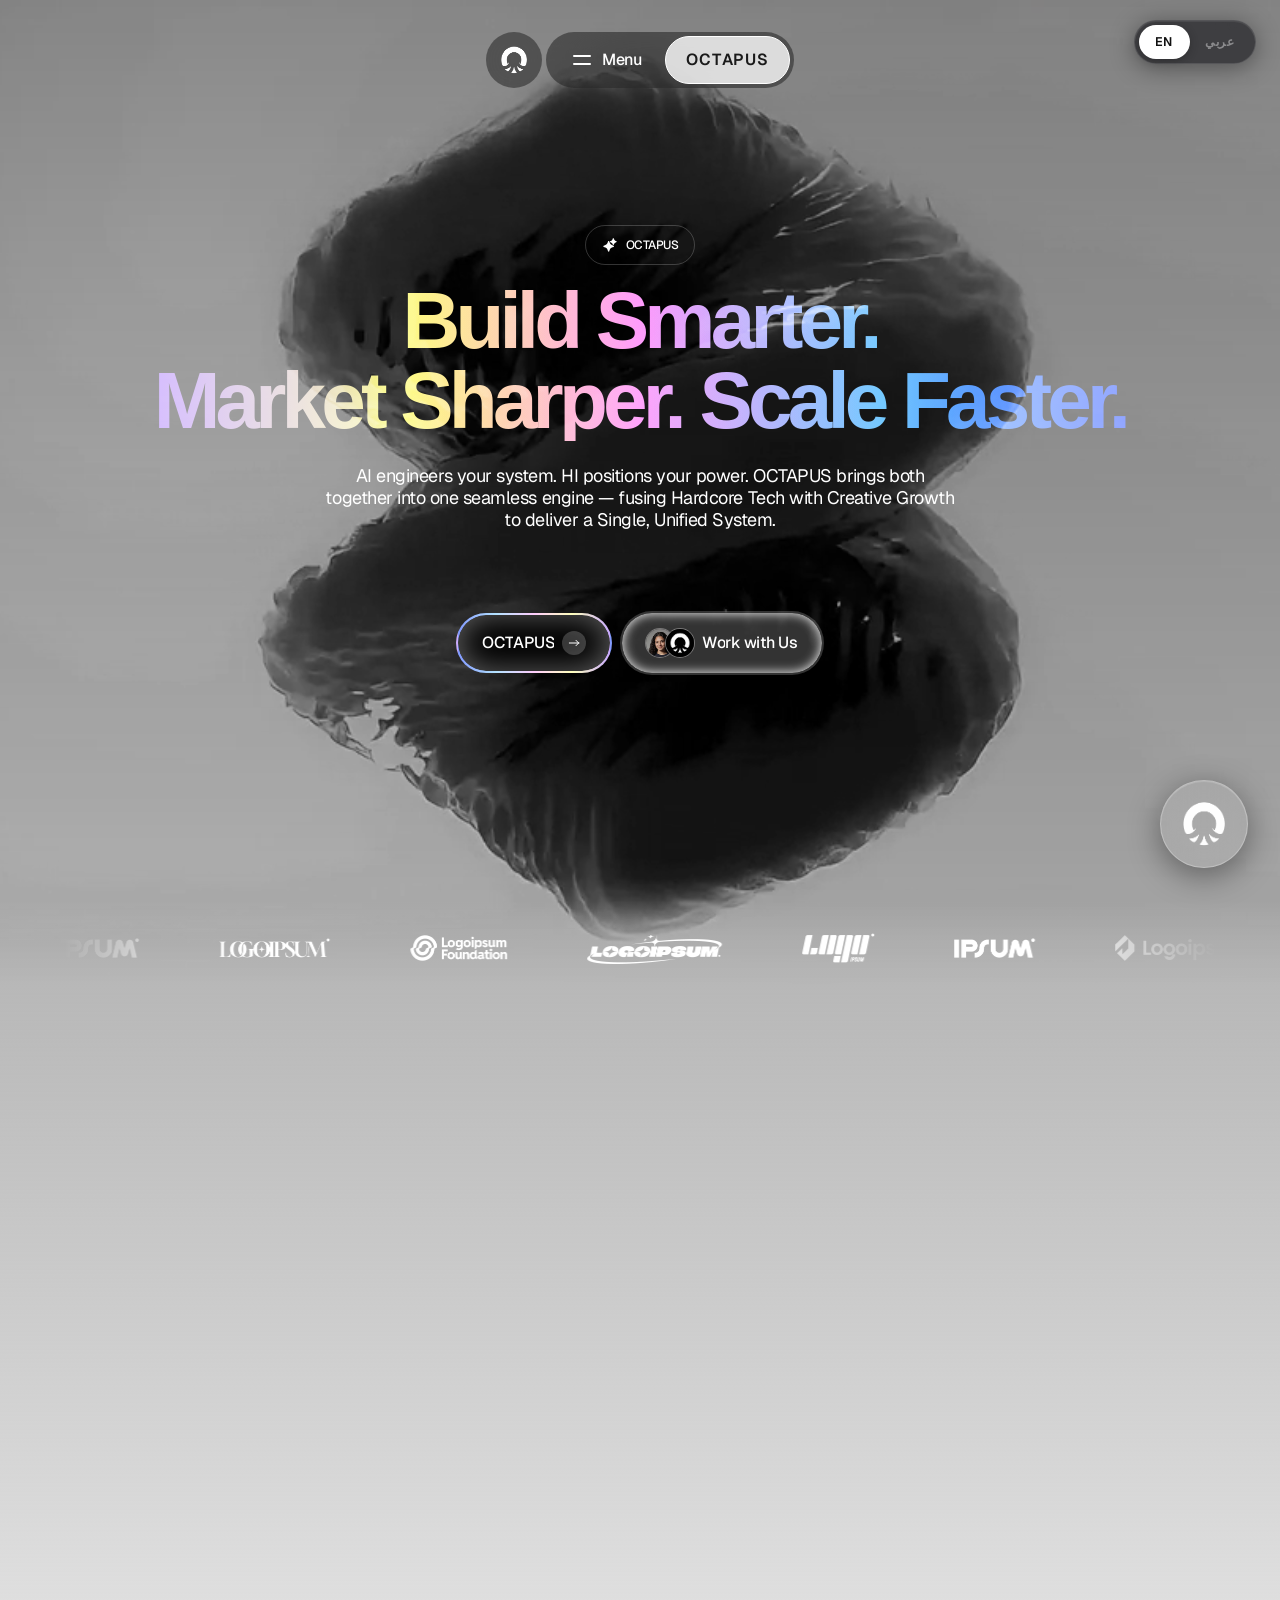
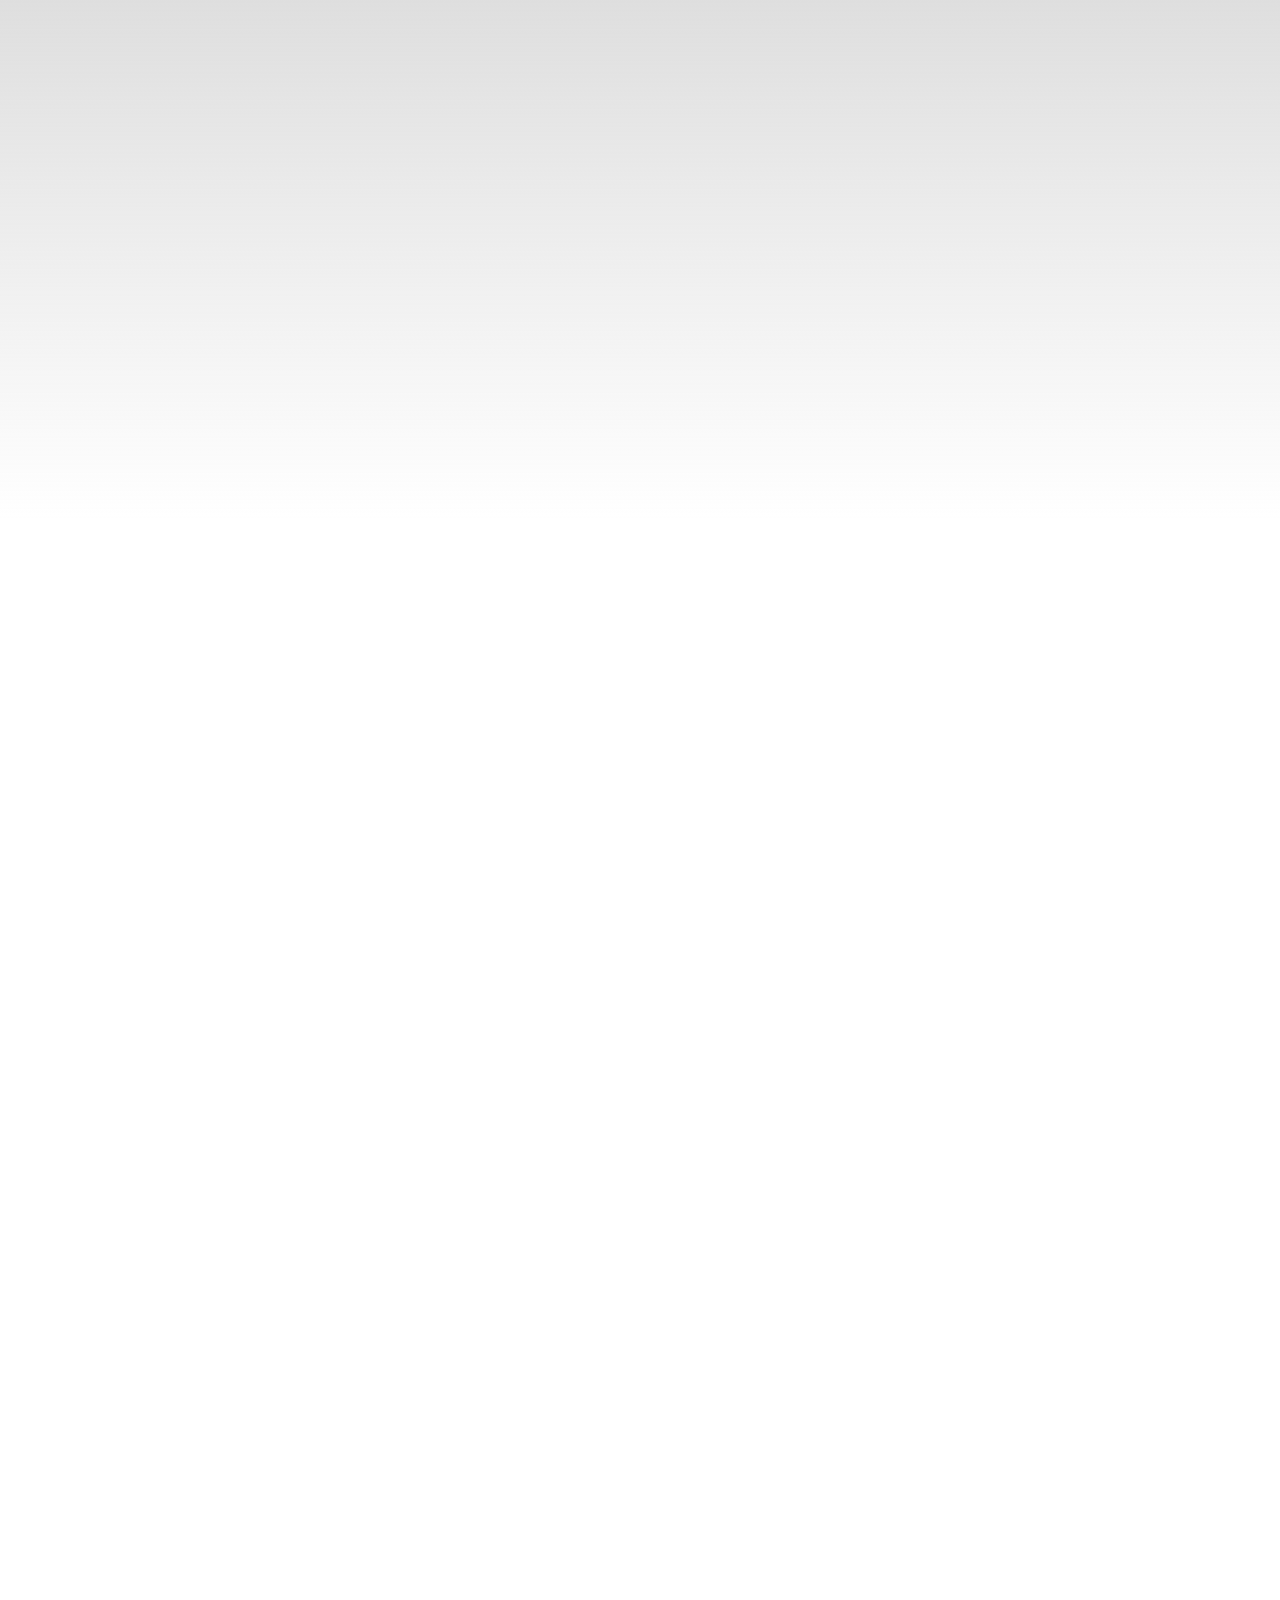
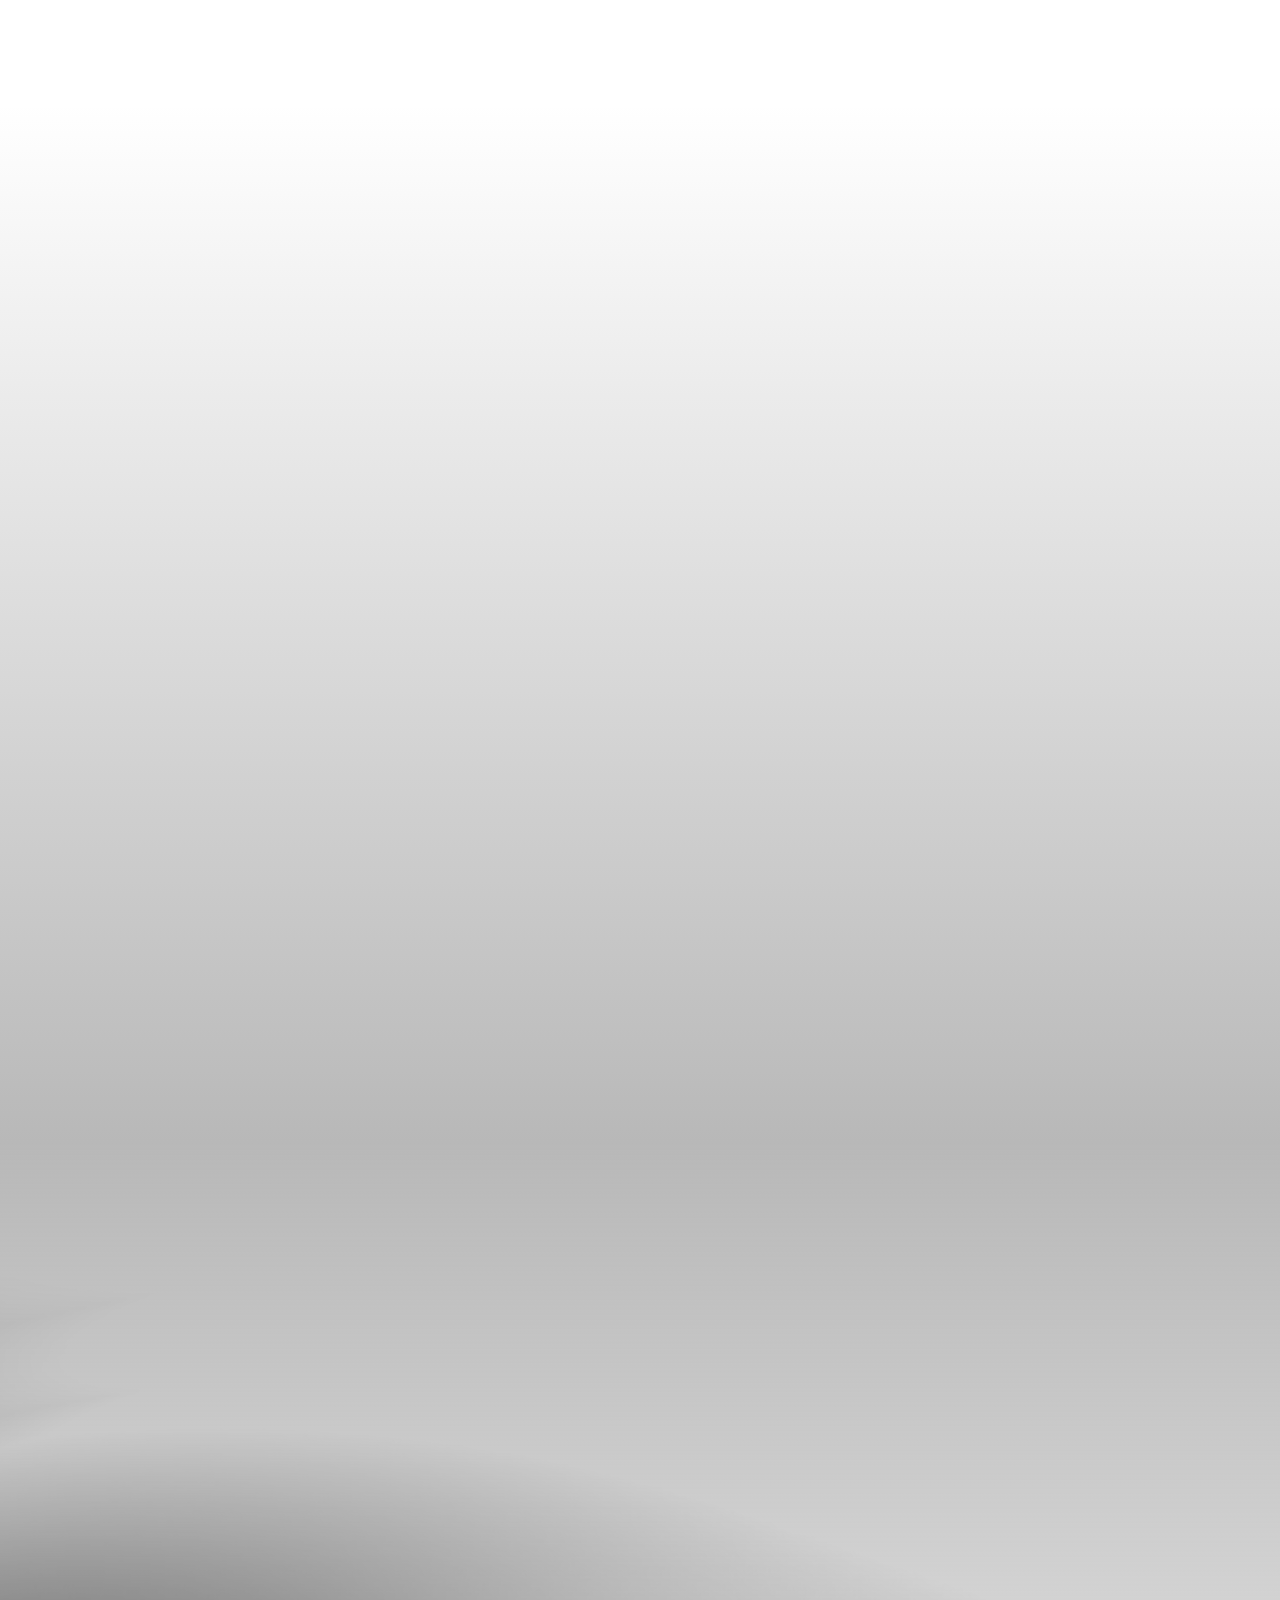
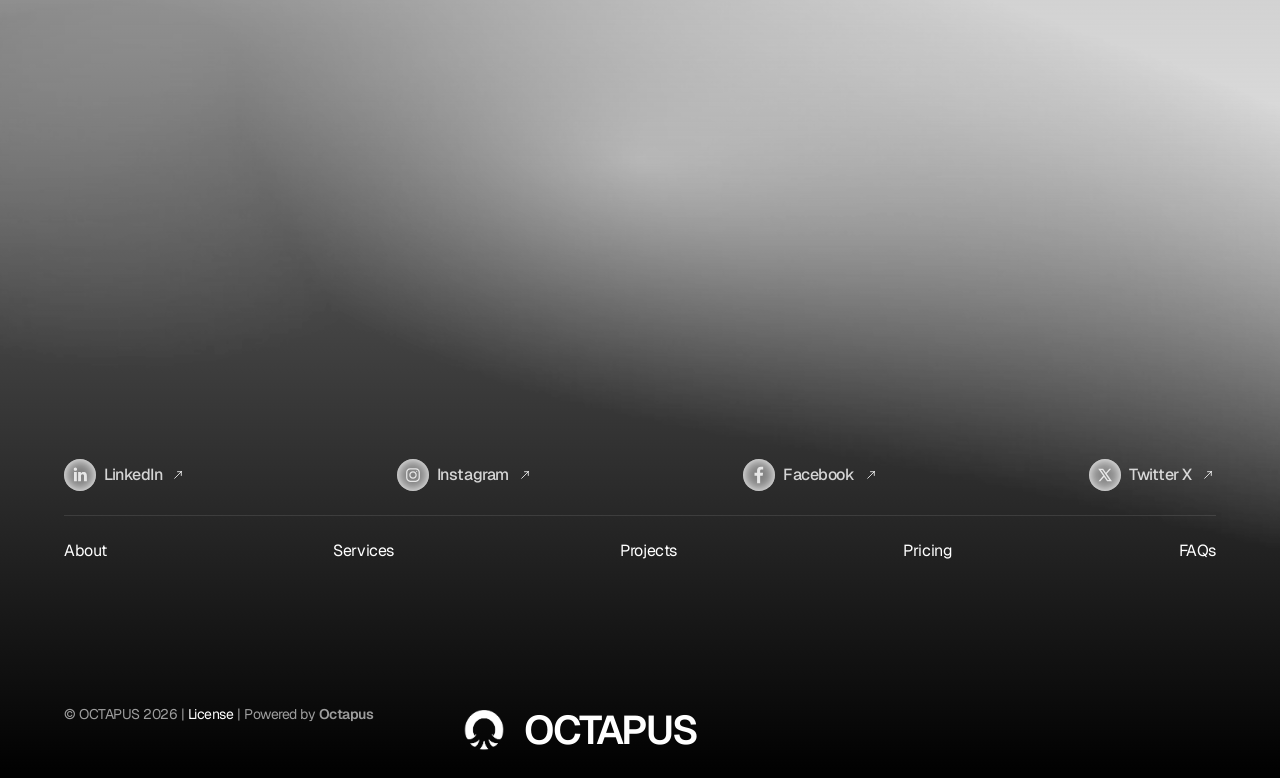
==== commit 4da5dd82: "feat: implement language toggle functionality and RTL support for Arabic localization" ====
--- a/index.html
+++ b/index.html
@@ -1003,7 +1003,7 @@
               </div>
               <div class="casestudy-main" data-w-id="39f1b64d-1ee0-33a0-1042-0b8cbaba4e75"
                 style="filter:blur(5px);opacity:0;-webkit-transform:translate3d(0, 2rem, 0) scale3d(1, 1, 1) rotateX(0) rotateY(0) rotateZ(0) skew(0, 0);-moz-transform:translate3d(0, 2rem, 0) scale3d(1, 1, 1) rotateX(0) rotateY(0) rotateZ(0) skew(0, 0);-ms-transform:translate3d(0, 2rem, 0) scale3d(1, 1, 1) rotateX(0) rotateY(0) rotateZ(0) skew(0, 0);transform:translate3d(0, 2rem, 0) scale3d(1, 1, 1) rotateX(0) rotateY(0) rotateZ(0) skew(0, 0)">
-                <div style="display:grid;grid-template-columns:1fr 1fr;gap:2rem;">
+                <div class="oct-services-grid">
 
                   <!-- Technology Sector -->
                   <div
@@ -3320,6 +3320,243 @@
   <script src="js/SplitText.min.js" type="text/javascript"></script>
   <script src="js/ScrollTrigger.min.js" type="text/javascript"></script>
 
+  <!-- OCTAPUS Language Toggle -->
+  <style>
+    html.oct-ar body, html.oct-ar * {
+      font-family: 'Tajawal', Arial, sans-serif !important;
+    }
+
+    /* Services two-column grid — responsive */
+    .oct-services-grid {
+      display: grid;
+      grid-template-columns: 1fr 1fr;
+      gap: 2rem;
+    }
+    @media (max-width: 767px) {
+      .oct-services-grid {
+        grid-template-columns: 1fr;
+        gap: 1.25rem;
+      }
+    }
+
+    /* Language toggle — top right */
+    #oct-lang-toggle-wrap {
+      position: fixed;
+      top: 1.25rem;
+      right: 1.5rem;
+      z-index: 10000;
+      display: flex;
+      align-items: center;
+      background: rgba(15, 15, 20, 0.6);
+      backdrop-filter: blur(20px);
+      -webkit-backdrop-filter: blur(20px);
+      border: 1px solid rgba(255,255,255,0.12);
+      border-radius: 100px;
+      padding: 0.25rem;
+      gap: 0;
+      box-shadow: 0 4px 24px rgba(0,0,0,0.4), inset 0 1px 0 rgba(255,255,255,0.07);
+    }
+    .oct-lang-opt {
+      position: relative;
+      padding: 0.38rem 1rem;
+      border-radius: 100px;
+      font-size: 0.78rem;
+      font-weight: 700;
+      letter-spacing: 0.06em;
+      cursor: pointer;
+      color: rgba(255,255,255,0.4);
+      transition: color 0.25s;
+      user-select: none;
+      white-space: nowrap;
+    }
+    .oct-lang-opt.active {
+      color: #111;
+    }
+    #oct-lang-pill {
+      position: absolute;
+      top: 0.25rem;
+      left: 0.25rem;
+      height: calc(100% - 0.5rem);
+      background: #ffffff;
+      border-radius: 100px;
+      transition: transform 0.3s cubic-bezier(.4,0,.2,1), width 0.3s cubic-bezier(.4,0,.2,1);
+      pointer-events: none;
+      box-shadow: 0 2px 8px rgba(0,0,0,0.25);
+    }
+  </style>
+  <div id="oct-lang-toggle-wrap" onclick="octToggleLang()" title="Switch Language">
+    <div id="oct-lang-pill"></div>
+    <div class="oct-lang-opt active" id="oct-opt-en">EN</div>
+    <div class="oct-lang-opt" id="oct-opt-ar">عربي</div>
+  </div>
+
+  <script>
+  (function() {
+    // Selector-based translation map: { s: cssSelector, p: property, ar: string|string[], all: bool }
+    var T = [
+      // Hero
+      { s: '.hero-heading', p: 'innerHTML', ar: 'ابنِ بذكاء.<br />سوّق بحدّة. توسّع أسرع.' },
+      { s: '.subheading-text.hero', p: 'textContent', ar: 'يُهندس الذكاء الاصطناعي منظومتك. يُحدّد الذكاء البشري قوتك. تجمع أوكتابس بين الاثنين في محرك واحد متكامل — تمزج التقنية المتقدمة بالنمو الإبداعي لتقديم نظام واحد موحّد.' },
+      { s: '.button-wrap .button:last-child .button-text', p: 'textContent', ar: 'اعمل معنا' },
+
+      // Stats
+      { s: '.statics-item-name', p: 'textContent', ar: ['ساعات موفّرة', 'تعزيز الإنتاجية', 'استجابة أسرع'], all: true },
+
+      // Values section
+      { s: '#values-section .eye-brow-text', p: 'textContent', ar: 'القيم' },
+      { s: '#values-section .heading-style-h2', p: 'textContent', ar: 'لماذا أوكتابس؟' },
+      { s: '#values-section .subheading-text', p: 'textContent', ar: 'يُهندس الذكاء الاصطناعي منظومتك. يُحدّد الذكاء البشري قوتك. تجمع أوكتابس بين الاثنين في محرك واحد متكامل.' },
+      { s: '.value-card-title', p: 'textContent', ar: ['التقنية المتقدمة: المحرك الخفي', 'الجناح الإبداعي: الواجهة البشرية'], all: true },
+      { s: '.value-card-desc', p: 'textContent', ar: [
+        'نبني بنية تحتية عالية المستوى. برمجيات معقدة، أنظمة متينة، وذكاء اصطناعي مدرَّب خصيصاً لأدواتك واحتياجاتك الفريدة.',
+        'نستخدم علم النفس العميق لتقديم التقنية للعالم الحقيقي. نترجم تعقيد التقنية المتقدمة إلى تجربة علامة تجارية بسيطة وعالية التأثير تتواصل بشكل فوري.'
+      ], all: true },
+
+      // Capabilities section
+      { s: '#service-section .eye-brow-text', p: 'textContent', ar: 'الإمكانيات' },
+      { s: '#service-section .heading-style-h2', p: 'textContent', ar: 'خدماتنا المدعومة بالذكاء الاصطناعي' },
+
+      // Our Services section
+      { s: '#project-section .eye-brow-text', p: 'textContent', ar: 'ما نفعله' },
+      { s: '#project-section .heading-style-h2', p: 'textContent', ar: 'خدماتنا' },
+      { s: '#project-section .subheading-text', p: 'textContent', ar: 'جناحان قويان. منظومة واحدة موحّدة. كل ما يحتاجه عملك للبناء والنمو والتوسع.' },
+
+      // Process section
+      { s: '#process-section .eye-brow-text', p: 'textContent', ar: 'المنهجية' },
+      { s: '#process-section .heading-style-h2', p: 'textContent', ar: 'كيف نعمل' },
+      { s: '#process-section .subheading-text', p: 'textContent', ar: 'عندما يصل التحدي إلى مكتب البحث والتطوير، تبدأ الابتكارات. يحقق كلا القسمين في المشكلة بالتوازي — أحدهما بالتقنية المتقدمة، والآخر بالنمو الإبداعي — ثم ندمج النتائج في حل واحد متكامل.' },
+      { s: '.process-item-title', p: 'textContent', ar: ['الاكتشاف والتدقيق', 'مخطط الأتمتة', 'البناء والتكامل', 'الاختبار والتحسين', 'الإطلاق والتوسع'], all: true },
+      { s: '.process-item-desc', p: 'textContent', ar: [
+        'نحلل مسارات عملك وعقباته وفرص الإيرادات.',
+        'نصمم هيكل أتمتة تفصيلياً متوافقاً مع مؤشرات الأداء الرئيسية.',
+        'يطبق مهندسونا أنظمة الذكاء الاصطناعي ويدمجونها مع أدواتك الحالية.',
+        'اختبارات الأداء والتحقق من البيانات والتحسين المستمر.',
+        'الإطلاق والمراقبة والتحسين المتواصل للنمو.'
+      ], all: true },
+
+      // Integrations section
+      { s: '#integrations-section .eye-brow-text', p: 'textContent', ar: 'التكاملات' },
+      { s: '#integrations-section .heading-style-h2', p: 'textContent', ar: 'يتكامل مع أدواتك الحالية' },
+
+      // Testimonials section
+      { s: '#testimonials-section .eye-brow-text', p: 'textContent', ar: 'الآراء' },
+      { s: '#testimonials-section .heading-style-h2', p: 'textContent', ar: 'ماذا يقول عملاؤنا' },
+
+      // Pricing section
+      { s: '#pricing-section .eye-brow-text', p: 'textContent', ar: 'التسعير' },
+      { s: '#pricing-section .heading-style-h2', p: 'textContent', ar: 'خطط بسيطة وشفافة' },
+
+      // FAQ section
+      { s: '#FAQ-section .eye-brow-text', p: 'textContent', ar: 'الأسئلة الشائعة' },
+      { s: '#FAQ-section .heading-style-h2', p: 'textContent', ar: 'أسئلة شائعة' },
+      { s: '.faq-item-question', p: 'textContent', ar: [
+        'ما هي أوكتابس؟',
+        'ما هو نظام أوكتابس الذكي (OIS)؟',
+        'هل تعملون في مجال التقنية فقط، أم التسويق أيضاً؟',
+        'هل الأتمتة بالذكاء الاصطناعي آمنة؟',
+        'ما العائد على الاستثمار المتوقع؟'
+      ], all: true },
+      { s: '.faq-item-answer-text', p: 'textContent', ar: [
+        'أوكتابس للاستراتيجية والتطوير هي منظومة متعددة القدرات تدمج التقنية المتقدمة بالنمو الإبداعي. نقدم طريقة جديدة لحل مشاكل الأعمال من خلال نظام OIS — الذي يجمع بين هندسة الذكاء الاصطناعي واستراتيجية الذكاء البشري لتقديم حل واحد متكامل وسلس.',
+        'OIS هو منهجيتنا الأساسية المبنية على جناحين قويين — قسم التقنية (الهندسة المتقدمة) والجناح الإبداعي (النمو والعلامة التجارية). يعمل الجناحان معاً في مكتب البحث والتطوير للتحقيق في كل مشكلة من زاويتهما الفريدة، ثم يدمجان النتائج في منظومة واحدة مخصصة لعملك.',
+        'كلاهما. معظم الشركات تجبرك على الاختيار بين البناء التقني أو الانتشار التسويقي. أوكتابس تقدم الاثنين. يبني جناح التقنية الذكاء الاصطناعي والبرمجيات والأنظمة، فيما يستخدم الجناح الإبداعي علم النفس العميق لتقديمها للسوق.',
+        'تتراوح مدد المشاريع عادةً بين أسبوعين وستة أسابيع حسب التعقيد. أنظمة الأتمتة الأصغر تُنشر في 2-3 أسابيع. المشاريع المتقدمة متعددة المنصات قد تستغرق 4-6 أسابيع أو أكثر.',
+        'تتراوح مدد المشاريع عادةً بين أسبوعين وستة أسابيع. شهد عملاؤنا زيادة في الإنتاجية تصل إلى 80% وتوفيراً يتجاوز 30 ساعة أسبوعياً. العائد يعتمد على حجم عملك ونوع الحل المُطبَّق.'
+      ], all: true },
+      { s: '.faqs-cta-text', p: 'textContent', ar: 'هل لديك أسئلة أخرى؟' },
+
+      // Contact / CTA card
+      { s: '.cta-form-card-heading', p: 'textContent', ar: 'هل أنت مستعد لتحديث منظومة أعمالك؟' },
+      { s: '.subheading-text.on-cta-card:first-of-type', p: 'textContent', ar: 'معظم الشركات تختار إما البناء أو الانتشار. أوكتابس تمنحك كليهما — تقنية متقدمة بداخل. بساطة في الخارج. نمو متواصل.' },
+
+      // Nav menu links
+      { s: '.nav-link[href="#values-section"]', p: 'textContent', ar: 'القيم' },
+      { s: '.nav-link[href="#service-section"]', p: 'textContent', ar: 'الخدمات' },
+      { s: '.nav-link[href="#process-section"]', p: 'textContent', ar: 'المنهجية' },
+      { s: '.nav-link[href="#project-section"]', p: 'textContent', ar: 'المشاريع' },
+      { s: '.nav-link[href="#integrations-section"]', p: 'textContent', ar: 'التكاملات' },
+      { s: '.nav-link[href="#testimonials-section"]', p: 'textContent', ar: 'الآراء' },
+      { s: '.nav-link[href="#pricing-section"]', p: 'textContent', ar: 'التسعير' },
+      { s: '.nav-link[href="#team-section"]', p: 'textContent', ar: 'الفريق' },
+      { s: '.nav-link[href="#FAQ-section"]', p: 'textContent', ar: 'الأسئلة الشائعة' },
+
+      // Footer copyright
+      { s: '.footer-credits-text', p: 'textContent', ar: 'مُشغَّل بواسطة أوكتابس' }
+    ];
+
+    var _cache = {};
+
+    function octApply(lang) {
+      var isAr = lang === 'ar';
+      T.forEach(function(t, ti) {
+        if (t.all) {
+          var els = document.querySelectorAll(t.s);
+          var arArr = Array.isArray(t.ar) ? t.ar : [t.ar];
+          els.forEach(function(el, i) {
+            var key = t.s + '|' + i;
+            if (isAr) {
+              if (!_cache[key]) _cache[key] = el[t.p];
+              if (i < arArr.length) el[t.p] = arArr[i];
+            } else {
+              if (_cache[key] !== undefined) el[t.p] = _cache[key];
+            }
+          });
+        } else {
+          var el = document.querySelector(t.s);
+          if (!el) return;
+          var key = t.s;
+          if (isAr) {
+            if (!_cache[key]) _cache[key] = el[t.p];
+            el[t.p] = t.ar;
+          } else {
+            if (_cache[key] !== undefined) el[t.p] = _cache[key];
+          }
+        }
+      });
+
+      // Toggle dir + class
+      var html = document.documentElement;
+      html.setAttribute('dir', isAr ? 'rtl' : 'ltr');
+      html.setAttribute('lang', isAr ? 'ar' : 'en');
+      html.classList.toggle('oct-ar', isAr);
+
+      // Animate sliding pill
+      var optEn = document.getElementById('oct-opt-en');
+      var optAr = document.getElementById('oct-opt-ar');
+      var pill  = document.getElementById('oct-lang-pill');
+      if (optEn && optAr && pill) {
+        var active = isAr ? optAr : optEn;
+        var inactive = isAr ? optEn : optAr;
+        active.classList.add('active');
+        inactive.classList.remove('active');
+        pill.style.width  = active.offsetWidth + 'px';
+        pill.style.transform = 'translateX(' + active.offsetLeft + 'px)';
+      }
+
+      // Persist
+      localStorage.setItem('oct-lang', lang);
+    }
+
+    window.octToggleLang = function() {
+      var cur = localStorage.getItem('oct-lang') || 'en';
+      octApply(cur === 'en' ? 'ar' : 'en');
+    };
+
+    // Restore on load + init pill position
+    document.addEventListener('DOMContentLoaded', function() {
+      var saved = localStorage.getItem('oct-lang');
+      // Init pill to EN by default
+      var optEn = document.getElementById('oct-opt-en');
+      var pill  = document.getElementById('oct-lang-pill');
+      if (optEn && pill) {
+        pill.style.width = optEn.offsetWidth + 'px';
+        pill.style.transform = 'translateX(0px)';
+      }
+      if (saved === 'ar') octApply('ar');
+    });
+  })();
+  </script>
+
   <!-- OCTAPUS FAQ Chatbot -->
   <style>
     #oct-chat-bubble {
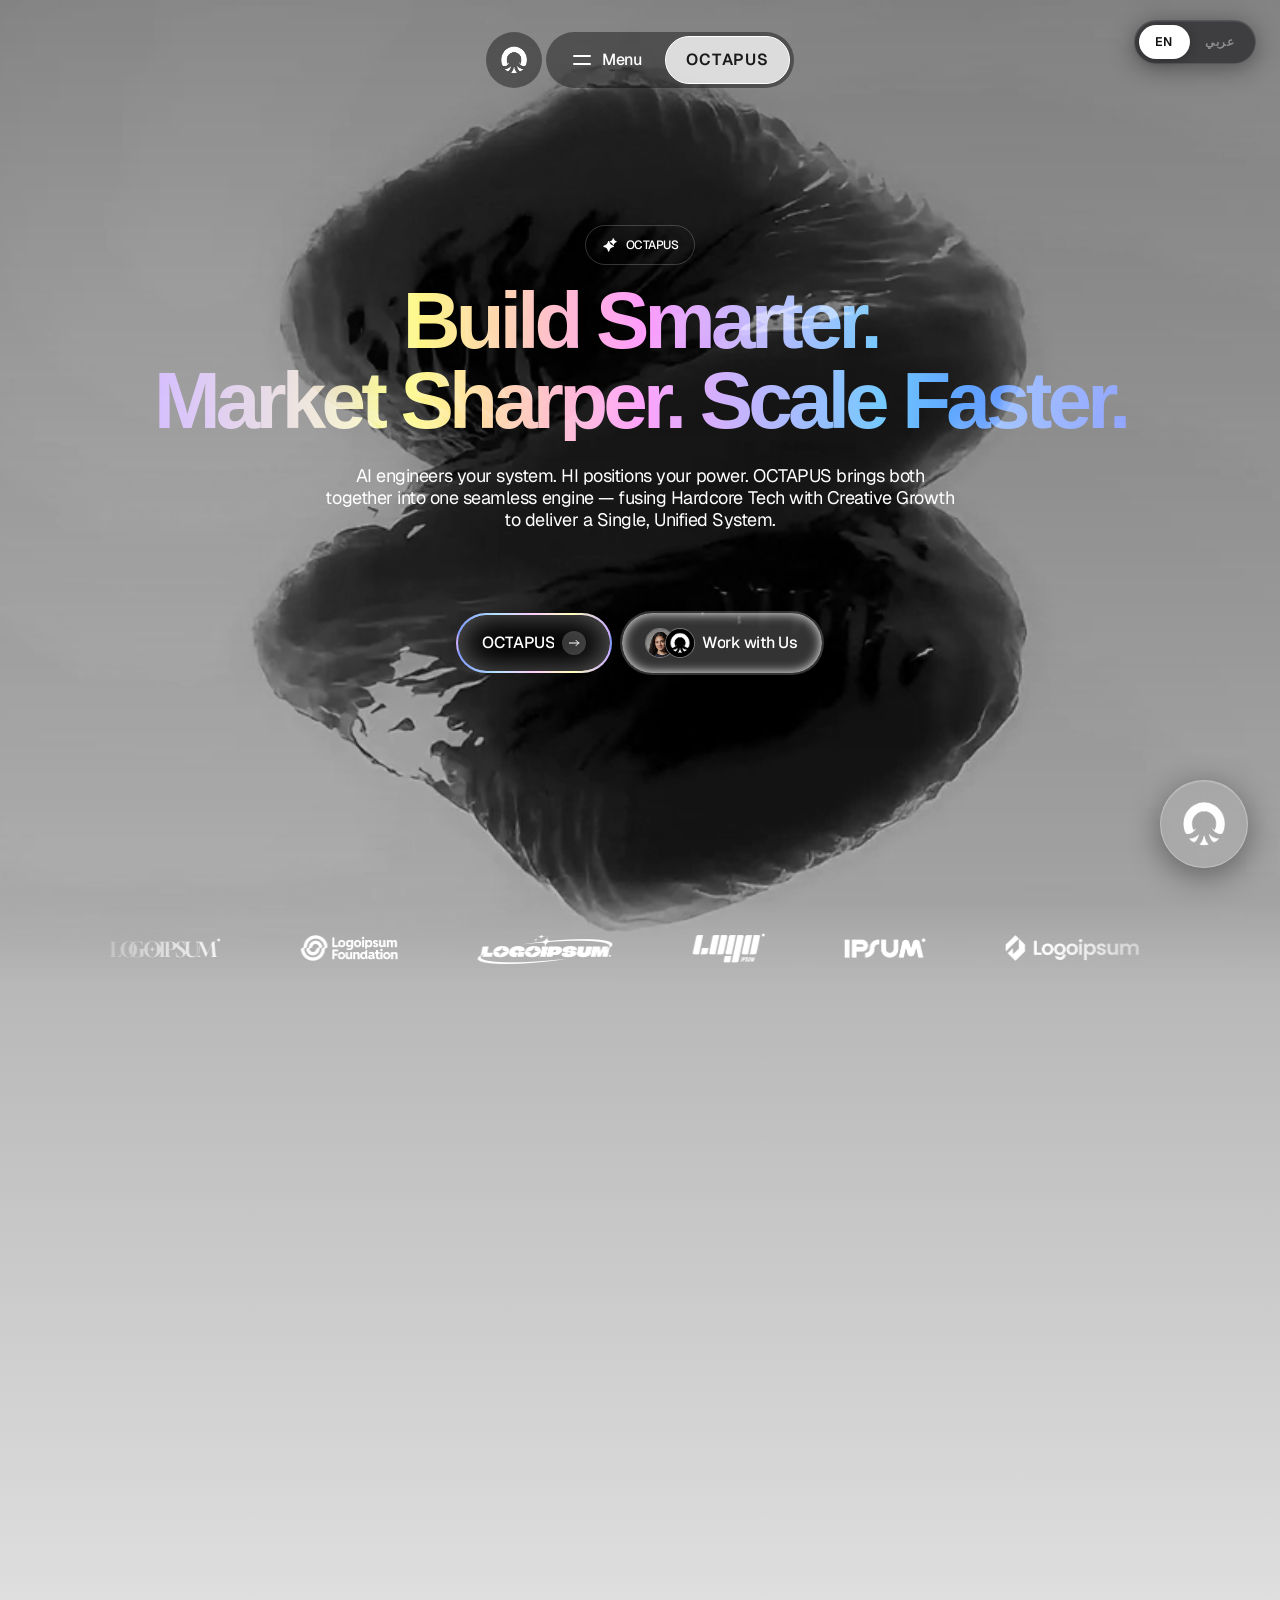
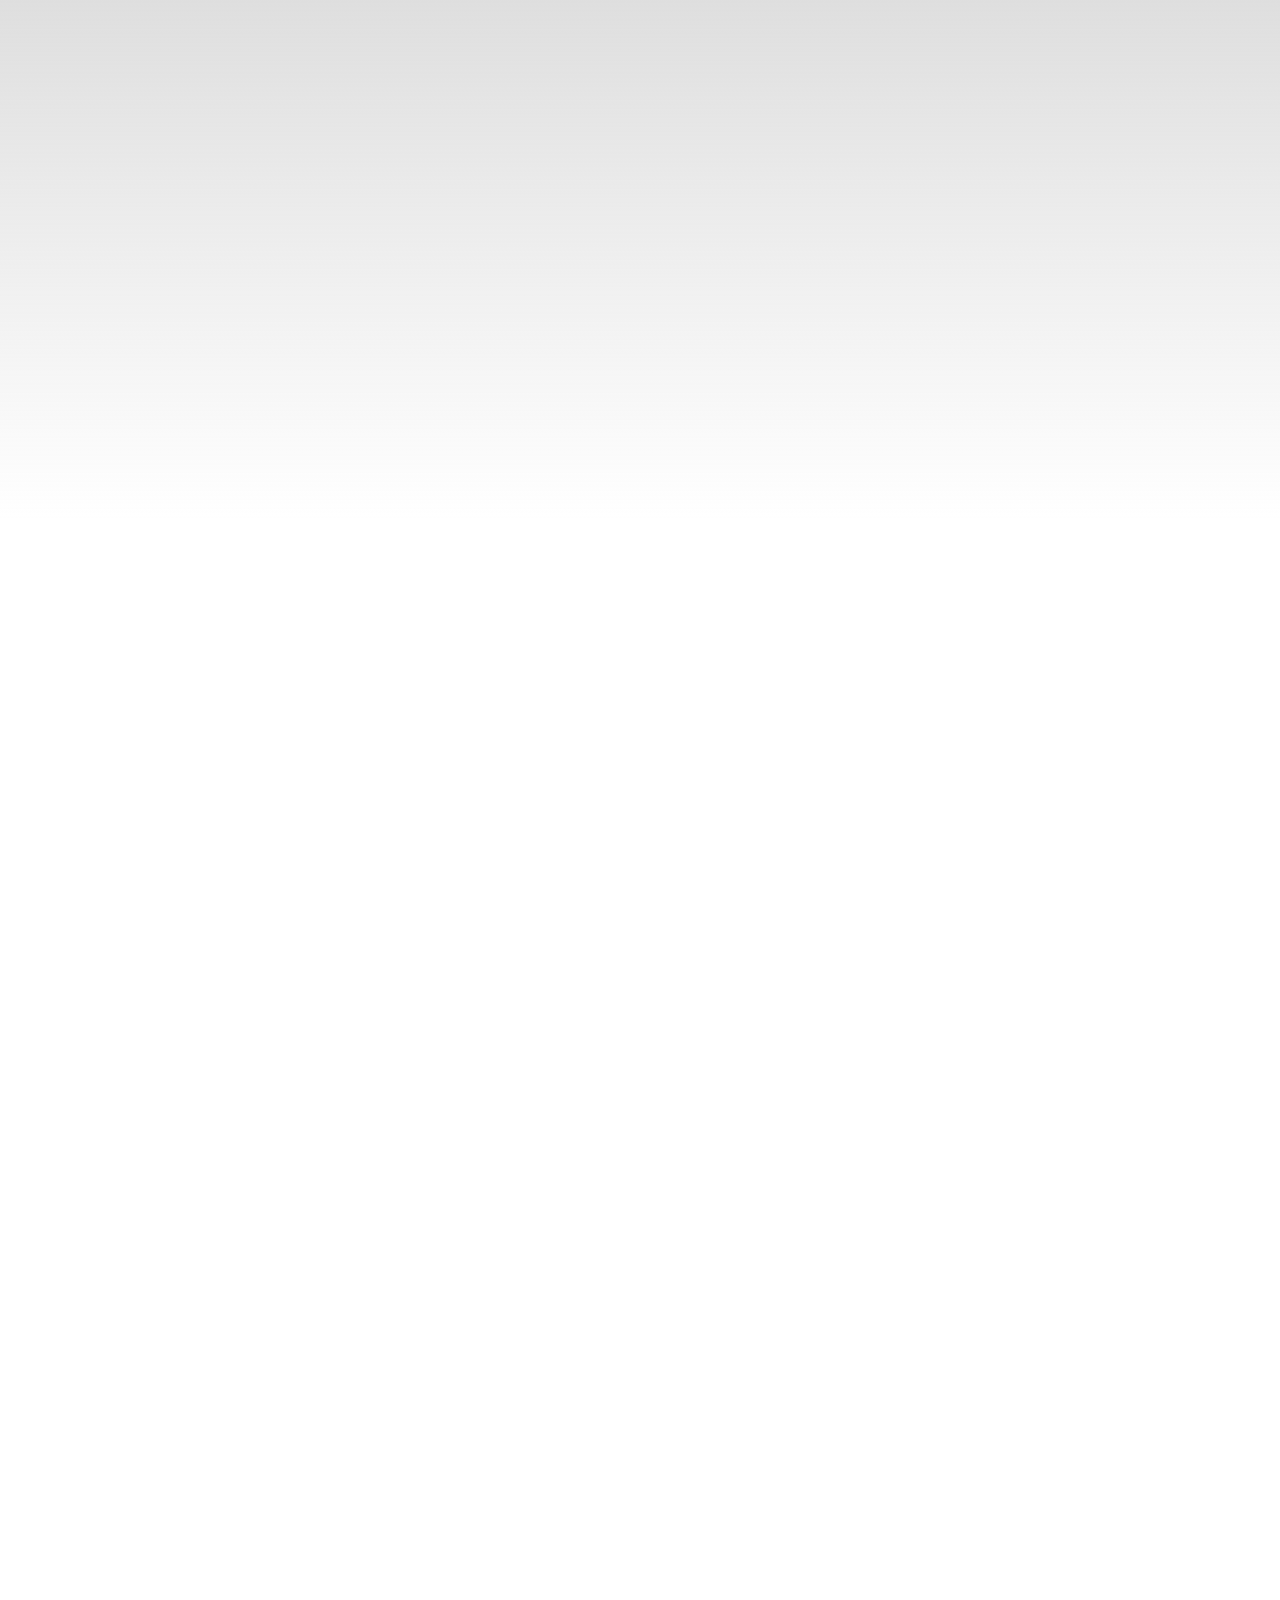
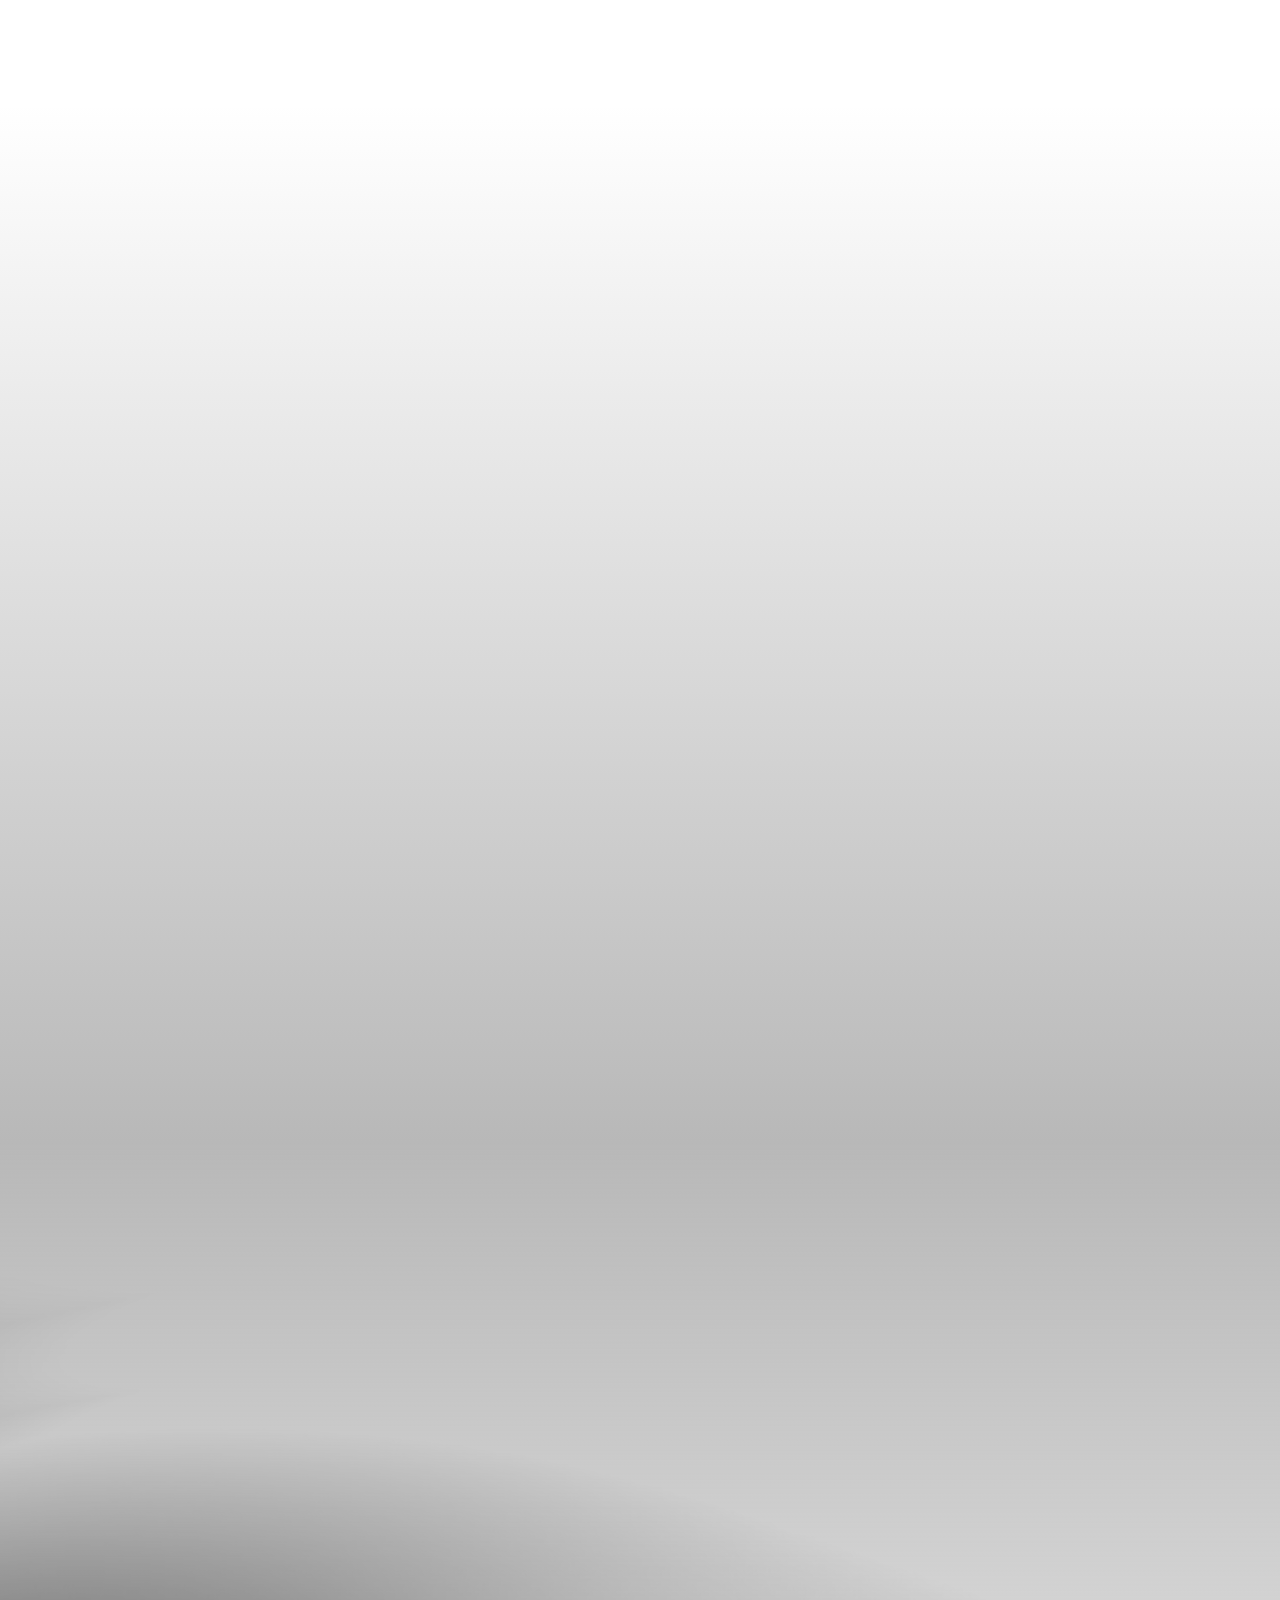
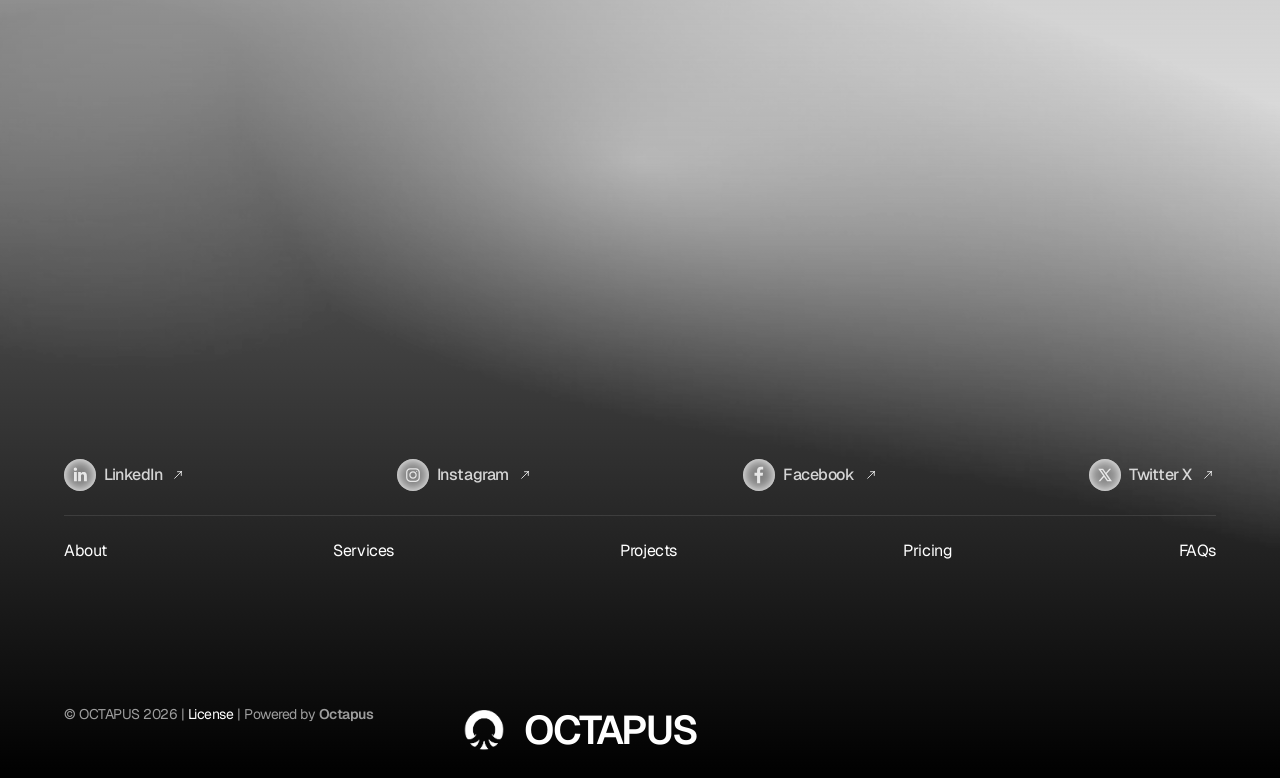
==== commit 146b3401: "feat: add Webflow base CSS and link it in index.html" ====
--- a/index.html
+++ b/index.html
@@ -22,17 +22,24 @@
   <meta content="summary_large_image" name="twitter:card" />
   <meta content="width=device-width, initial-scale=1" name="viewport" />
   <meta content="Webflow" name="generator" />
+  <link rel="preconnect" href="https://api.fontshare.com" crossorigin />
+  <link rel="preconnect" href="https://fonts.googleapis.com" crossorigin />
+  <link rel="preconnect" href="https://fonts.gstatic.com" crossorigin />
   <link href="css/webflow.css" rel="stylesheet" type="text/css" />
+  <link href="https://api.fontshare.com/v2/css?f[]=satoshi@400,500,700&display=swap" rel="stylesheet" />
   <link href="https://fonts.googleapis.com/css2?family=Tajawal:wght@400;500;700&display=swap" rel="stylesheet" />
   <style>
-    html.w-mod-js:not(.w-mod-ix3) :is(.button-text, .icon-button, .process-line, .about-text, .preload-logo, .preload-text) {
+    html.w-mod-js:not(.w-mod-ix3) :is(.button-text, .icon-button, .process-line, .about-text) {
       visibility: hidden !important;
+    }
+    .preload-logo, .preload-text {
+      opacity: 0;
     }
   </style>
   <script
     type="text/javascript">!function (o, c) { var n = c.documentElement, t = " w-mod-"; n.className += t + "js", ("ontouchstart" in o || o.DocumentTouch && c instanceof DocumentTouch) && (n.className += t + "touch") }(window, document);</script>
-  <link href="images/69e88969e2cc403eabe02c5c_Favicon.png" rel="shortcut icon" type="image/x-icon" />
-  <link href="images/69e88969e2cc403eabe02c5d_Webclip.png" rel="apple-touch-icon" />
+  <link href="images/octapus-logo.png" rel="shortcut icon" type="image/png" />
+  <link href="images/octapus-logo.png" rel="apple-touch-icon" />
   <style>
     .w-webflow-badge {
       position: fixed !important;
@@ -3319,6 +3326,25 @@
   <script src="js/gsap.min.js" type="text/javascript"></script>
   <script src="js/SplitText.min.js" type="text/javascript"></script>
   <script src="js/ScrollTrigger.min.js" type="text/javascript"></script>
+  <script>
+    (function () {
+      var logo = document.querySelector('.preload-logo');
+      var text = document.querySelector('.preload-text');
+      var preloader = document.querySelector('.preloader');
+      if (!logo || !text || !preloader) return;
+
+      gsap.set([logo, text], { opacity: 0, y: 32 });
+
+      var tl = gsap.timeline({ defaults: { ease: 'expo.out' } });
+      tl.to(logo, { opacity: 1, y: 0, duration: 1.4 }, 0.3)
+        .to(text, { opacity: 1, y: 0, duration: 1.4 }, 0.5)
+        .to(preloader, { opacity: 0, duration: 1.0, ease: 'power2.inOut', onComplete: function () {
+          preloader.style.display = 'none';
+        }}, '+=1.0');
+
+      setTimeout(function () { preloader.style.display = 'none'; }, 6000);
+    })();
+  </script>
 
   <!-- OCTAPUS Language Toggle -->
   <style>
@@ -3383,12 +3409,51 @@
       pointer-events: none;
       box-shadow: 0 2px 8px rgba(0,0,0,0.25);
     }
+
+    /* Mobile — mini size */
+    @media (max-width: 767px) {
+      #oct-lang-toggle-wrap {
+        top: 0.75rem;
+        right: 0.75rem;
+        padding: 0.15rem;
+      }
+      .oct-lang-opt {
+        padding: 0.22rem 0.55rem;
+        font-size: 0.62rem;
+        letter-spacing: 0.04em;
+      }
+    }
+
+    /* Hide on scroll */
+    #oct-lang-toggle-wrap.oct-lang-hidden {
+      transform: translateY(-120%);
+      opacity: 0;
+      pointer-events: none;
+    }
+    #oct-lang-toggle-wrap {
+      transition: transform 0.35s cubic-bezier(.4,0,.2,1), opacity 0.35s;
+    }
   </style>
   <div id="oct-lang-toggle-wrap" onclick="octToggleLang()" title="Switch Language">
     <div id="oct-lang-pill"></div>
     <div class="oct-lang-opt active" id="oct-opt-en">EN</div>
     <div class="oct-lang-opt" id="oct-opt-ar">عربي</div>
   </div>
+  <script>
+  (function () {
+    var wrap = document.getElementById('oct-lang-toggle-wrap');
+    var lastY = window.scrollY;
+    window.addEventListener('scroll', function () {
+      var y = window.scrollY;
+      if (y > lastY && y > 80) {
+        wrap.classList.add('oct-lang-hidden');
+      } else {
+        wrap.classList.remove('oct-lang-hidden');
+      }
+      lastY = y;
+    }, { passive: true });
+  })();
+  </script>
 
   <script>
   (function() {
--- a/css/webflow.css
+++ b/css/webflow.css
@@ -1527,7 +1527,7 @@
   background-repeat: no-repeat;
   background-size: 24px;
   width: 4em;
-  transition: all .3s;
+  transition: opacity .3s, transform .3s, background-color .3s, color .3s;
   position: absolute;
   top: 0;
 }
@@ -2400,6 +2400,8 @@
   letter-spacing: var(--letter-spacing--ls-m);
   margin-bottom: 0;
   overflow: hidden;
+  padding-bottom: 0.2em;
+  margin-bottom: -0.2em;
 }
 
 .styleguide-main {
@@ -2777,7 +2779,7 @@
   border-radius: var(--_radius---round);
   background-color: var(--_color---black--01);
   padding: .75rem 1.5rem;
-  transition: all .2s;
+  transition: opacity .2s, transform .2s, background-color .2s, color .2s;
   box-shadow: inset 0 0 32px #ffffff80;
 }
 
@@ -3429,7 +3431,7 @@
   grid-auto-columns: 1fr;
   padding-left: 2.5rem;
   padding-right: 2.5rem;
-  transition: all .2s;
+  transition: opacity .2s, transform .2s, background-color .2s, color .2s;
   display: grid;
 }
 
@@ -3515,7 +3517,7 @@
   align-items: center;
   width: 5rem;
   height: 5rem;
-  transition: all .35s;
+  transition: opacity .35s, transform .35s, background-color .35s, color .35s;
   display: flex;
   overflow: hidden;
   box-shadow: inset 0 -2px 1px #0000001f, inset 0 0 1px 2px #fff;
@@ -3547,7 +3549,7 @@
   flex: none;
   justify-content: center;
   align-items: center;
-  transition: all .35s;
+  transition: opacity .35s, transform .35s, background-color .35s, color .35s;
   display: flex;
   overflow: hidden;
 }
@@ -3570,7 +3572,7 @@
   width: 1.5rem;
   height: 1.5rem;
   padding: 2px;
-  transition: all .2s;
+  transition: opacity .2s, transform .2s, background-color .2s, color .2s;
   display: flex;
   overflow: hidden;
 }
@@ -3604,7 +3606,7 @@
   background-color: var(--_color---grey--01);
   object-fit: cover;
   width: 0;
-  transition: all .2s;
+  transition: opacity .2s, transform .2s, background-color .2s, color .2s;
 }
 
 .process-dot-dot.active {
@@ -3953,7 +3955,7 @@
   padding: 1.5em;
   font-size: 1rem;
   text-decoration: none;
-  transition: all .35s;
+  transition: opacity .35s, transform .35s, background-color .35s, color .35s;
   display: flex;
   position: relative;
   overflow: hidden;
@@ -5554,7 +5556,7 @@
   font-weight: 500;
   line-height: 1;
   display: flex;
-  overflow: hidden;
+  overflow: visible;
 }
 
 .preload-logo {
@@ -6577,4 +6579,25 @@
 .heading-style-h1, .heading-style-h2, .heading-style-h3, h1, h2, h3,
 .hero-heading, .value-card-title, .preload-text, .eye-brow-text {
   font-family: 'Satoshi', Arial, sans-serif;
+}
+
+/* GPU compositing — promote scroll-animated elements to their own layer */
+.preloader,
+.preload-logo,
+.preload-text,
+.navbar,
+.hero-heading,
+.heading-style-h1,
+.heading-style-h2,
+.heading-style-h3 {
+  will-change: transform, opacity;
+  transform: translateZ(0);
+}
+
+/* Smooth scrolling */
+html {
+  scroll-behavior: smooth;
+  -webkit-font-smoothing: antialiased;
+  -moz-osx-font-smoothing: grayscale;
+  text-rendering: optimizeLegibility;
 }
